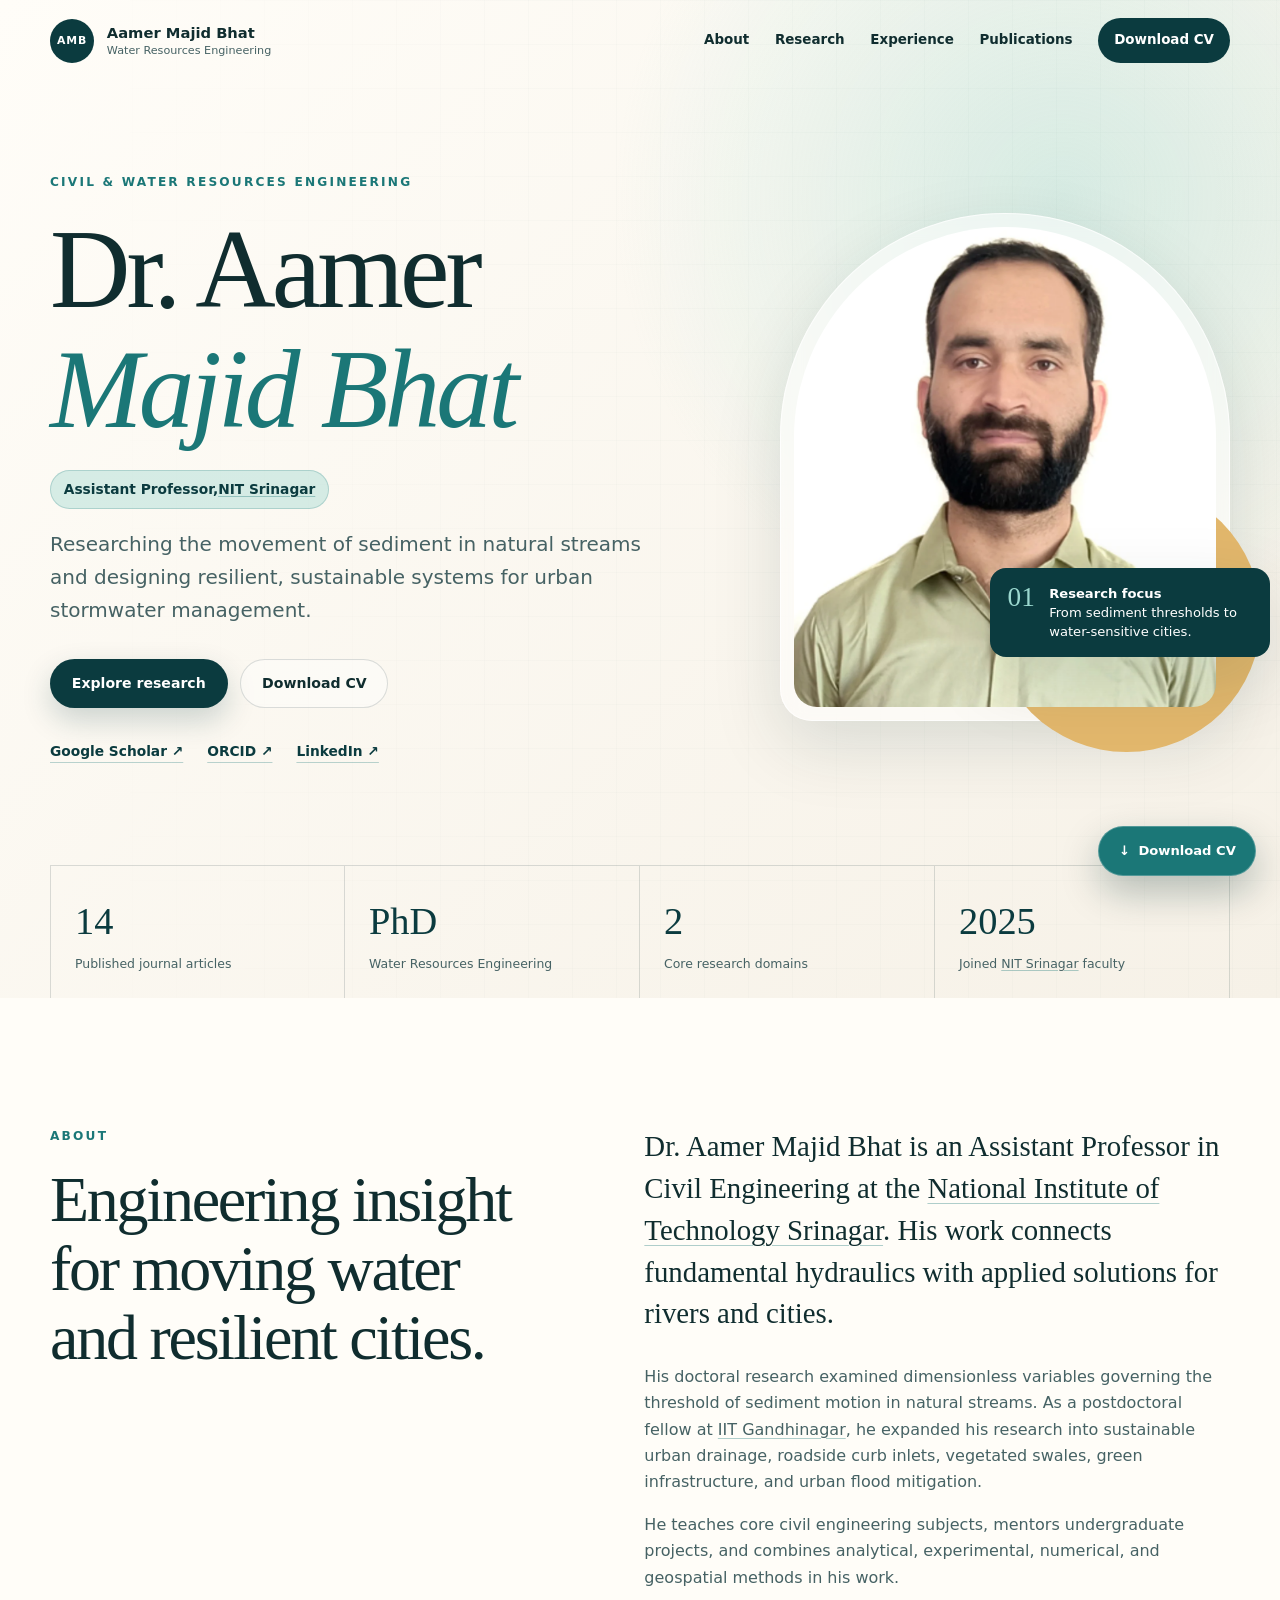
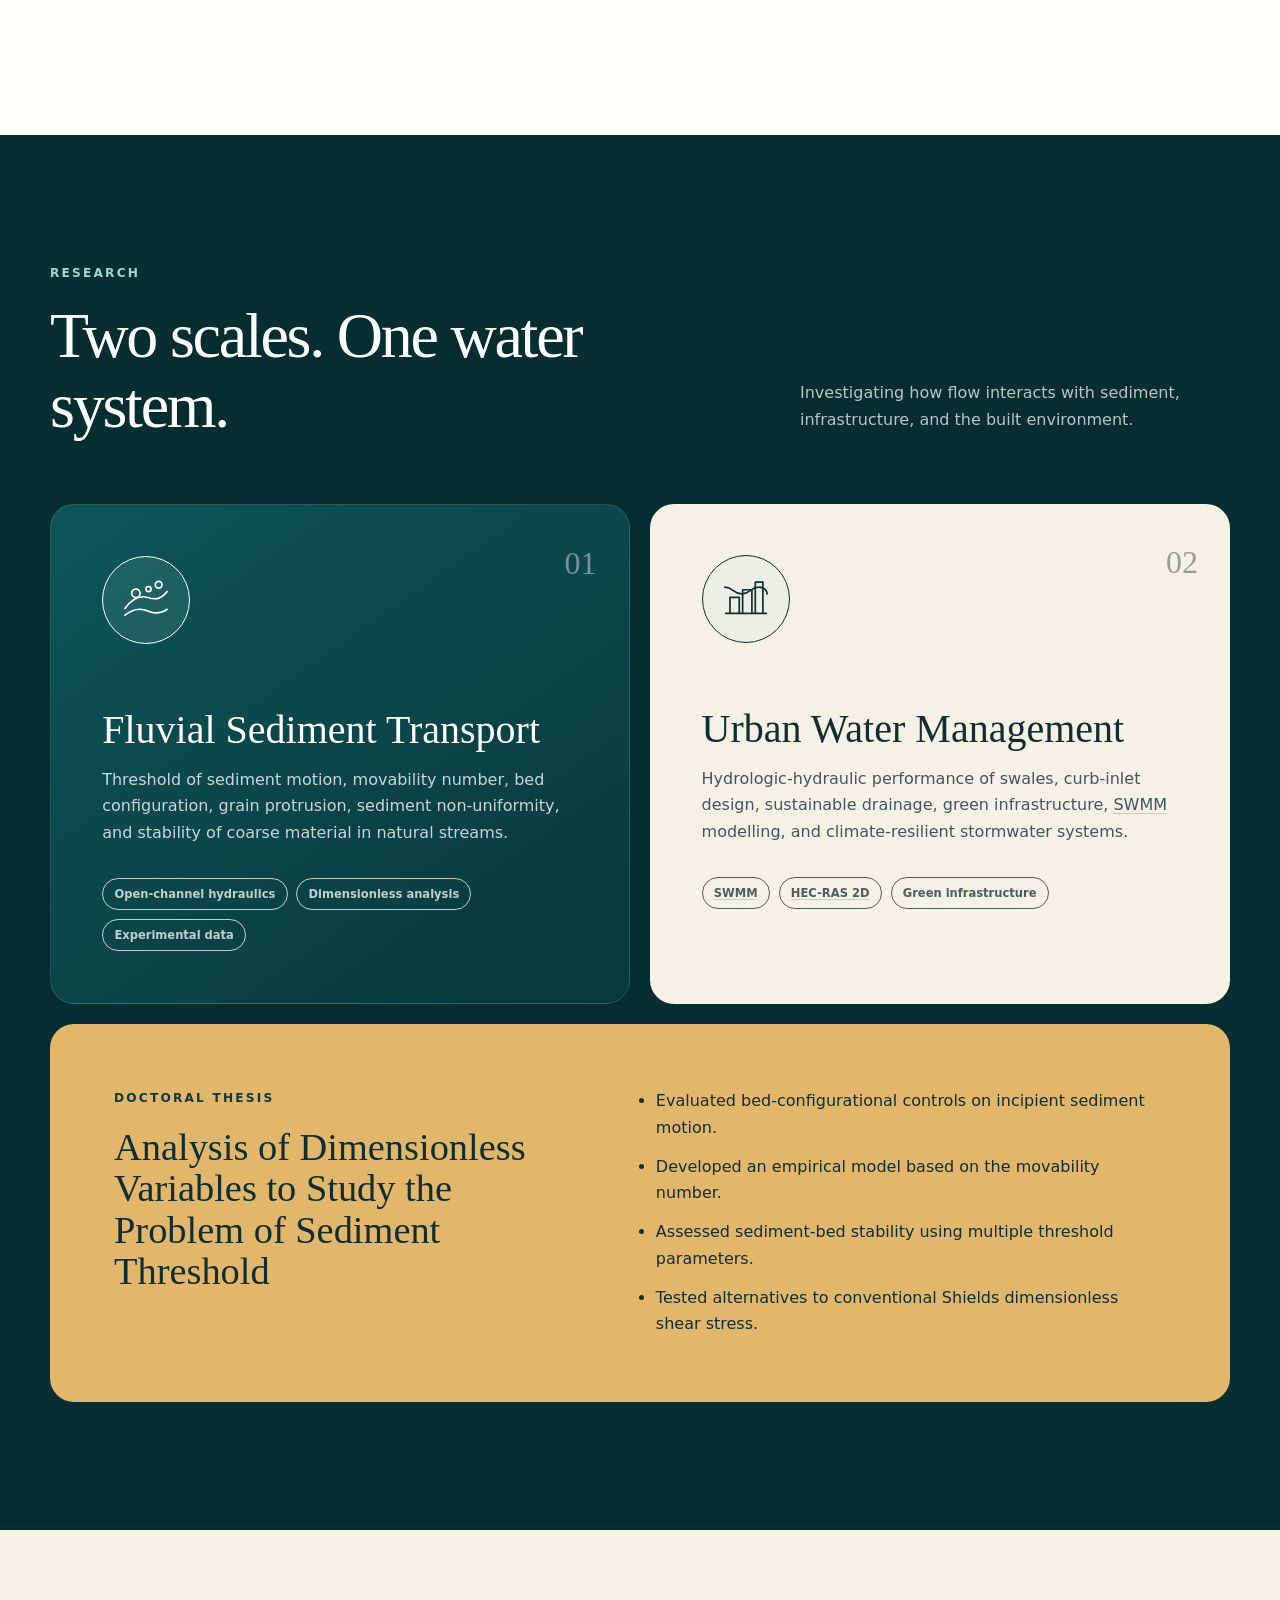
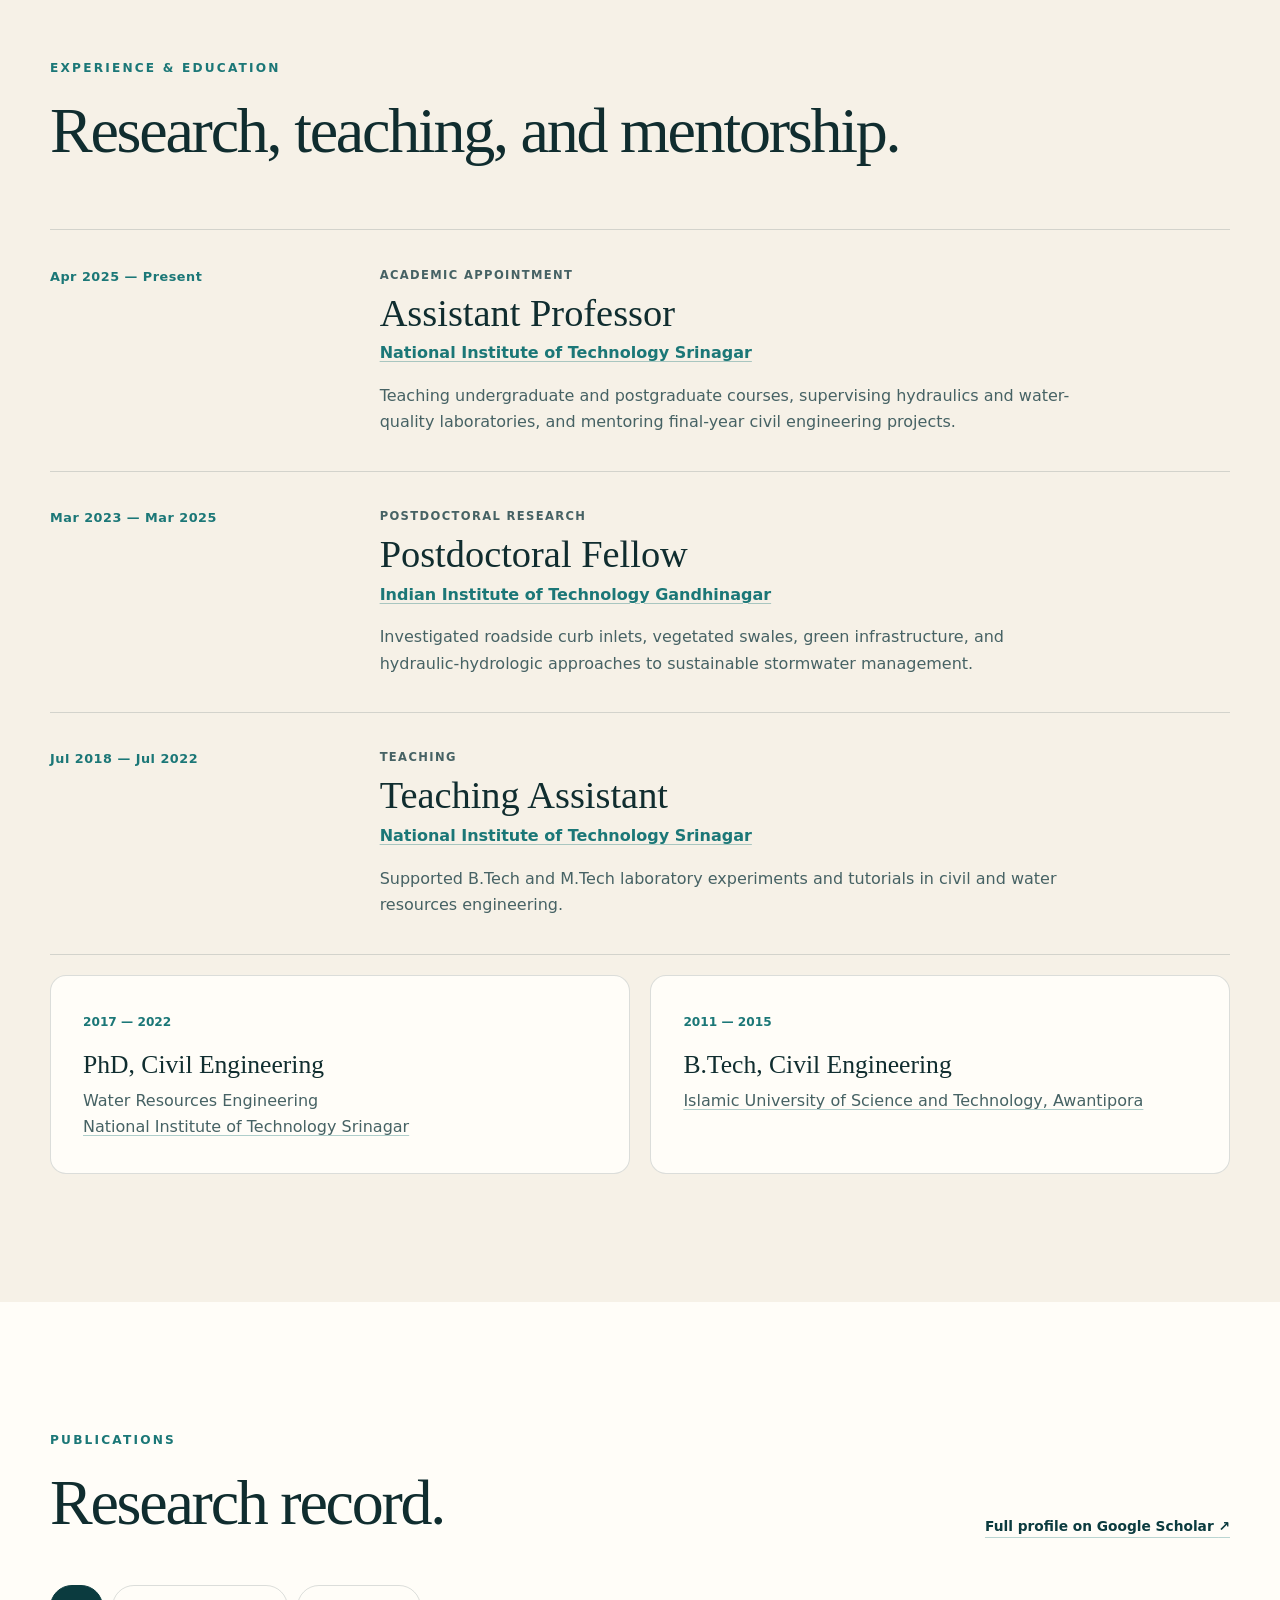
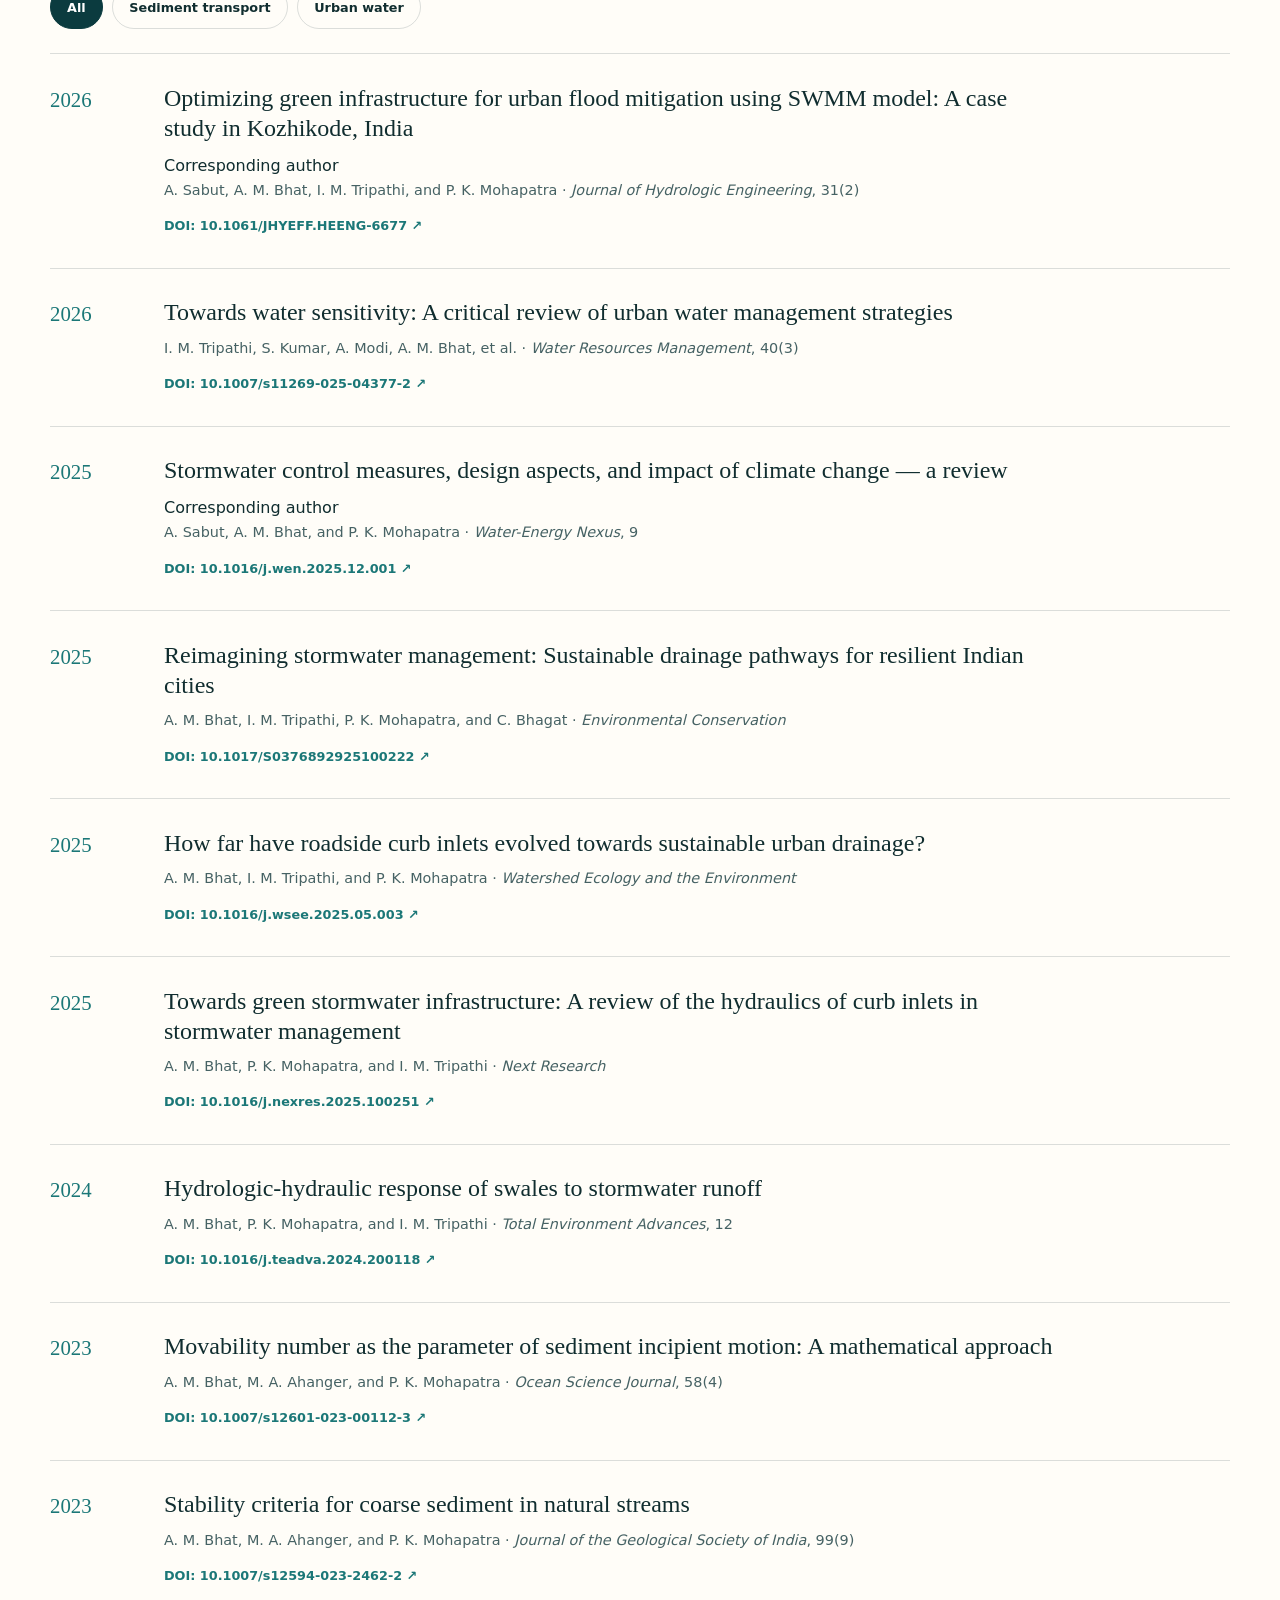
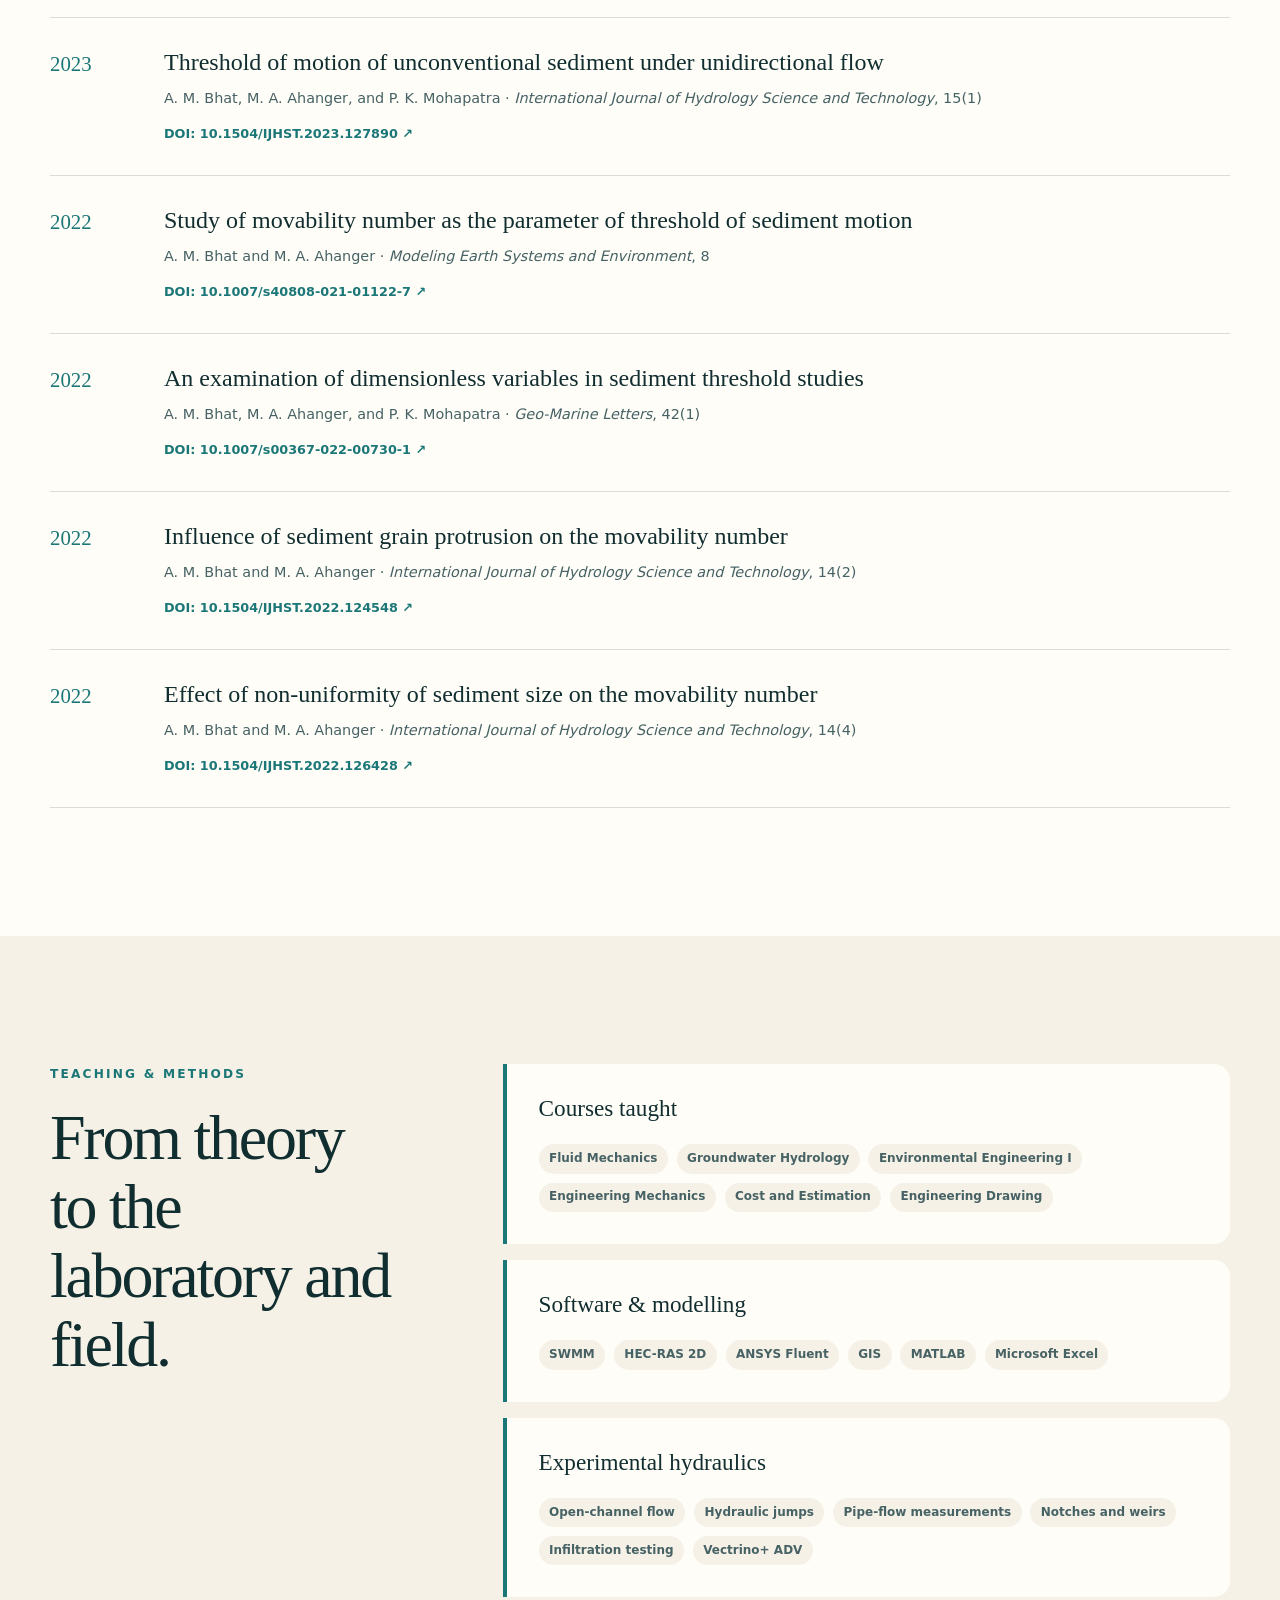
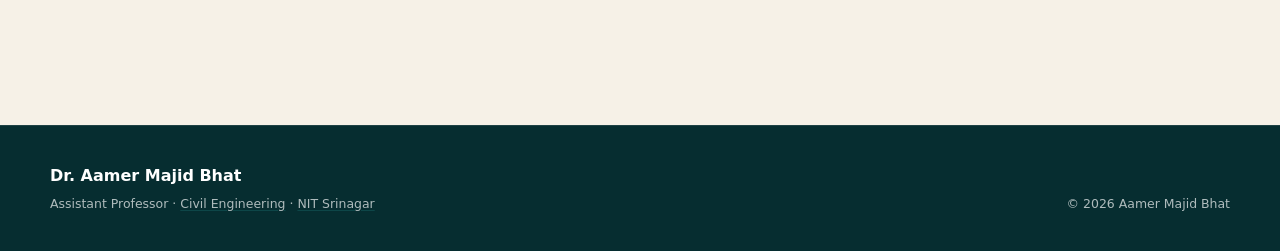
==== index.html @ b282c9a2 "Use WebP portrait as permanent favicon" ====
<!DOCTYPE html>
<html lang="en">
<head>
  <meta charset="utf-8">
  <meta name="viewport" content="width=device-width, initial-scale=1">
  <title>Dr. Aamer Majid Bhat | Water Resources &amp; Civil Engineering</title>
  <meta name="description" content="Academic portfolio of Dr. Aamer Majid Bhat, Assistant Professor at NIT Srinagar, working in sediment transport, urban hydrology, and sustainable stormwater management.">
  <meta name="author" content="Dr. Aamer Majid Bhat">
  <meta name="theme-color" content="#0b3b3f">
  <link rel="canonical" href="https://sunilkumardhayal.github.io/aamer/">
  <link rel="icon" type="image/webp" sizes="any" href="assets/aamer-majid-bhat.webp?v=20260630-4">
<link rel="shortcut icon" type="image/webp" href="assets/aamer-majid-bhat.webp?v=20260630-4">
<link rel="apple-touch-icon" href="assets/aamer-majid-bhat.webp?v=20260630-4">
  <link rel="stylesheet" href="styles.css">

  <meta property="og:type" content="website">
  <meta property="og:title" content="Dr. Aamer Majid Bhat | Academic Portfolio">
  <meta property="og:description" content="Research in fluvial sediment transport, urban hydrology, and sustainable stormwater management.">
  <meta property="og:url" content="https://sunilkumardhayal.github.io/aamer/">
  <meta property="og:image" content="https://sunilkumardhayal.github.io/aamer/assets/aamer-majid-bhat.webp">
  <meta property="og:image:alt" content="Portrait of Dr. Aamer Majid Bhat">
  <meta name="twitter:card" content="summary_large_image">

  <script type="application/ld+json">
  {
    "@context": "https://schema.org",
    "@type": "Person",
    "name": "Aamer Majid Bhat",
    "honorificPrefix": "Dr.",
    "jobTitle": "Assistant Professor of Civil Engineering",
    "affiliation": {
      "@type": "CollegeOrUniversity",
      "name": "National Institute of Technology Srinagar"
    },
    "alumniOf": [
      {
        "@type": "CollegeOrUniversity",
        "name": "National Institute of Technology Srinagar"
      },
      {
        "@type": "CollegeOrUniversity",
        "name": "Islamic University of Science and Technology"
      }
    ],
    "url": "https://sunilkumardhayal.github.io/aamer/",
    "image": "https://sunilkumardhayal.github.io/aamer/assets/aamer-majid-bhat.webp",
    "sameAs": [
      "https://www.linkedin.com/in/aamer-majid-bhat-ph-d-921149167/",
      "https://scholar.google.com/citations?user=DQRelcAAAAAJ&hl=en",
      "https://orcid.org/0000-0002-8832-2789"
    ],
    "knowsAbout": [
      "Water Resources Engineering",
      "Fluvial Sediment Transport",
      "Urban Hydrology",
      "Stormwater Management",
      "Green Infrastructure"
    ]
  }
  </script>
</head>
<body>
  <a class="skip-link" href="#main-content">Skip to content</a>

  <header class="site-header" data-header>
    <div class="container nav-wrap">
      <a class="brand" href="#home" aria-label="Aamer Majid Bhat, home">
        <span class="brand-mark" aria-hidden="true">AMB</span>
        <span class="brand-copy">
          <strong>Aamer Majid Bhat</strong>
          <small>Water Resources Engineering</small>
        </span>
      </a>

      <button class="nav-toggle" type="button" aria-expanded="false" aria-controls="site-nav" data-nav-toggle>
        <span></span><span></span><span></span>
        <span class="sr-only">Open navigation</span>
      </button>

      <nav id="site-nav" class="site-nav" aria-label="Primary navigation" data-nav>
        <a href="#about">About</a>
        <a href="#research">Research</a>
        <a href="#experience">Experience</a>
        <a href="#publications">Publications</a>
        <a class="nav-cv" href="Aamer_CV.pdf" download>Download CV</a>
      </nav>
    </div>
  </header>

  <main id="main-content">
    <section id="home" class="hero">
      <div class="hero-pattern" aria-hidden="true"></div>
      <div class="container hero-grid">
        <div class="hero-copy reveal">
          <p class="eyebrow">Civil &amp; Water Resources Engineering</p>
          <h1>Dr. Aamer<br><span>Majid Bhat</span></h1>
          <p class="hero-role">Assistant Professor, <a class="institution-link" href="https://www.nitsri.ac.in/" target="_blank" rel="noopener">NIT Srinagar</a></p>
          <p class="hero-summary">
            Researching the movement of sediment in natural streams and designing resilient,
            sustainable systems for urban stormwater management.
          </p>
          <div class="hero-actions">
            <a class="button button-primary" href="#research">Explore research</a>
            <a class="button button-ghost" href="Aamer_CV.pdf" download>Download CV</a>
          </div>
          <nav class="profile-links" aria-label="Academic profiles">
            <a href="https://scholar.google.com/citations?user=DQRelcAAAAAJ&hl=en" target="_blank" rel="noopener">Google Scholar <span aria-hidden="true">↗</span></a>
            <a href="https://orcid.org/0000-0002-8832-2789" target="_blank" rel="noopener">ORCID <span aria-hidden="true">↗</span></a>
            <a href="https://www.linkedin.com/in/aamer-majid-bhat-ph-d-921149167/" target="_blank" rel="noopener">LinkedIn <span aria-hidden="true">↗</span></a>
          </nav>
        </div>

        <div class="hero-visual reveal">
          <div class="portrait-frame">
            <picture>
              <source srcset="assets/aamer-majid-bhat.webp" type="image/webp">
              <img src="assets/aamer-majid-bhat.webp" alt="Portrait of Dr. Aamer Majid Bhat" width="1080" height="1216">
            </picture>
            <div class="portrait-accent" aria-hidden="true"></div>
          </div>
          <div class="hero-note">
            <span class="note-index">01</span>
            <p><strong>Research focus</strong><br>From sediment thresholds to water-sensitive cities.</p>
          </div>
        </div>
      </div>

      <section class="container hero-stats reveal" aria-label="Career highlights">
        <div><strong>14</strong><span>Published journal articles</span></div>
        <div><strong>PhD</strong><span>Water Resources Engineering</span></div>
        <div><strong>2</strong><span>Core research domains</span></div>
        <div><strong>2025</strong><span>Joined <a class="institution-link" href="https://www.nitsri.ac.in/" target="_blank" rel="noopener">NIT Srinagar</a> faculty</span></div>
      </section>
    </section>

    <section id="about" class="section about-section">
      <div class="container about-grid">
        <div class="section-heading reveal">
          <p class="eyebrow">About</p>
          <h2>Engineering insight for moving water and resilient cities.</h2>
        </div>
        <div class="about-copy reveal">
          <p class="lead">
            Dr. Aamer Majid Bhat is an Assistant Professor in Civil Engineering at the
            <a class="institution-link" href="https://www.nitsri.ac.in/" target="_blank" rel="noopener">National Institute of Technology Srinagar</a>. His work connects fundamental
            hydraulics with applied solutions for rivers and cities.
          </p>
          <p>
            His doctoral research examined dimensionless variables governing the threshold
            of sediment motion in natural streams. As a postdoctoral fellow at <a class="institution-link" href="https://iitgn.ac.in/" target="_blank" rel="noopener">IIT Gandhinagar</a>,
            he expanded his research into sustainable urban drainage, roadside curb inlets,
            vegetated swales, green infrastructure, and urban flood mitigation.
          </p>
          <p>
            He teaches core civil engineering subjects, mentors undergraduate projects, and
            combines analytical, experimental, numerical, and geospatial methods in his work.
          </p>
        </div>
      </div>
    </section>

    <section id="research" class="section research-section">
      <div class="container">
        <div class="section-heading section-heading-row reveal">
          <div>
            <p class="eyebrow">Research</p>
            <h2>Two scales. One water system.</h2>
          </div>
          <p>Investigating how flow interacts with sediment, infrastructure, and the built environment.</p>
        </div>

        <div class="research-grid">
          <article class="research-card research-card-dark reveal">
            <span class="card-number">01</span>
            <div class="research-icon" aria-hidden="true">
              <svg viewBox="0 0 64 64"><path d="M7 42c8-11 17-16 27-13s16 2 23-7"/><path d="M7 50c9-7 18-9 27-5s16 3 23-2"/><circle cx="20" cy="24" r="5"/><circle cx="35" cy="19" r="3"/><circle cx="47" cy="14" r="4"/></svg>
            </div>
            <h3>Fluvial Sediment Transport</h3>
            <p>
              Threshold of sediment motion, movability number, bed configuration,
              grain protrusion, sediment non-uniformity, and stability of coarse material
              in natural streams.
            </p>
            <ul class="tag-list">
              <li>Open-channel hydraulics</li>
              <li>Dimensionless analysis</li>
              <li>Experimental data</li>
            </ul>
          </article>

          <article class="research-card research-card-light reveal">
            <span class="card-number">02</span>
            <div class="research-icon" aria-hidden="true">
              <svg viewBox="0 0 64 64"><path d="M8 49h48"/><path d="M13 49V30h11v19M28 49V21h11v28M43 49V12h9v37"/><path d="M7 18c10 0 10 8 20 8s10-8 20-8 10 8 10 8"/></svg>
            </div>
            <h3>Urban Water Management</h3>
            <p>
              Hydrologic-hydraulic performance of swales, curb-inlet design,
              sustainable drainage, green infrastructure, <a class="resource-link" href="https://www.epa.gov/water-research/storm-water-management-model-swmm" target="_blank" rel="noopener">SWMM</a> modelling, and
              climate-resilient stormwater systems.
            </p>
            <ul class="tag-list">
              <li><a class="resource-link" href="https://www.epa.gov/water-research/storm-water-management-model-swmm" target="_blank" rel="noopener">SWMM</a></li>
              <li><a class="resource-link" href="https://www.hec.usace.army.mil/software/hec-ras/" target="_blank" rel="noopener">HEC-RAS 2D</a></li>
              <li>Green infrastructure</li>
            </ul>
          </article>
        </div>

        <div class="thesis-panel reveal">
          <div>
            <p class="eyebrow">Doctoral thesis</p>
            <h3>Analysis of Dimensionless Variables to Study the Problem of Sediment Threshold</h3>
          </div>
          <ul>
            <li>Evaluated bed-configurational controls on incipient sediment motion.</li>
            <li>Developed an empirical model based on the movability number.</li>
            <li>Assessed sediment-bed stability using multiple threshold parameters.</li>
            <li>Tested alternatives to conventional Shields dimensionless shear stress.</li>
          </ul>
        </div>
      </div>
    </section>

    <section id="experience" class="section experience-section">
      <div class="container">
        <div class="section-heading reveal">
          <p class="eyebrow">Experience &amp; education</p>
          <h2>Research, teaching, and mentorship.</h2>
        </div>

        <div class="timeline">
          <article class="timeline-item reveal">
            <div class="timeline-date">Apr 2025 — Present</div>
            <div class="timeline-body">
              <p class="timeline-type">Academic appointment</p>
              <h3>Assistant Professor</h3>
              <p class="timeline-place"><a class="institution-link" href="https://www.nitsri.ac.in/" target="_blank" rel="noopener">National Institute of Technology Srinagar</a></p>
              <p>
                Teaching undergraduate and postgraduate courses, supervising hydraulics and
                water-quality laboratories, and mentoring final-year civil engineering projects.
              </p>
            </div>
          </article>

          <article class="timeline-item reveal">
            <div class="timeline-date">Mar 2023 — Mar 2025</div>
            <div class="timeline-body">
              <p class="timeline-type">Postdoctoral research</p>
              <h3>Postdoctoral Fellow</h3>
              <p class="timeline-place"><a class="institution-link" href="https://iitgn.ac.in/" target="_blank" rel="noopener">Indian Institute of Technology Gandhinagar</a></p>
              <p>
                Investigated roadside curb inlets, vegetated swales, green infrastructure,
                and hydraulic-hydrologic approaches to sustainable stormwater management.
              </p>
            </div>
          </article>

          <article class="timeline-item reveal">
            <div class="timeline-date">Jul 2018 — Jul 2022</div>
            <div class="timeline-body">
              <p class="timeline-type">Teaching</p>
              <h3>Teaching Assistant</h3>
              <p class="timeline-place"><a class="institution-link" href="https://www.nitsri.ac.in/" target="_blank" rel="noopener">National Institute of Technology Srinagar</a></p>
              <p>
                Supported B.Tech and M.Tech laboratory experiments and tutorials in civil
                and water resources engineering.
              </p>
            </div>
          </article>
        </div>

        <div class="education-grid">
          <article class="education-card reveal">
            <span>2017 — 2022</span>
            <h3>PhD, Civil Engineering</h3>
            <p>Water Resources Engineering<br><a class="institution-link" href="https://www.nitsri.ac.in/" target="_blank" rel="noopener">National Institute of Technology Srinagar</a></p>
          </article>
          <article class="education-card reveal">
            <span>2011 — 2015</span>
            <h3>B.Tech, Civil Engineering</h3>
            <p><a class="institution-link" href="https://www.iust.ac.in/" target="_blank" rel="noopener">Islamic University of Science and Technology, Awantipora</a></p>
          </article>
        </div>
      </div>
    </section>

    <section id="publications" class="section publications-section">
      <div class="container">
        <div class="section-heading section-heading-row reveal">
          <div>
            <p class="eyebrow">Publications</p>
            <h2>Research record.</h2>
          </div>
          <a class="text-link" href="https://scholar.google.com/citations?user=DQRelcAAAAAJ&hl=en" target="_blank" rel="noopener">Full profile on Google Scholar <span aria-hidden="true">↗</span></a>
        </div>

        <div class="publication-filters reveal" role="group" aria-label="Filter publications">
          <button class="filter-button is-active" type="button" data-filter="all" aria-pressed="true">All</button>
          <button class="filter-button" type="button" data-filter="sediment" aria-pressed="false">Sediment transport</button>
          <button class="filter-button" type="button" data-filter="urban" aria-pressed="false">Urban water</button>
        </div>

        <div class="publication-list" data-publication-list>
          <article class="publication-item reveal" data-category="urban">
            <span class="publication-year">2026</span>
            <div>
              <h3>Optimizing green infrastructure for urban flood mitigation using SWMM model: A case study in Kozhikode, India</h3>
              <span class="publication-badge">Corresponding author</span>
              <p>A. Sabut, A. M. Bhat, I. M. Tripathi, and P. K. Mohapatra · <em>Journal of Hydrologic Engineering</em>, 31(2)</p>
              <a href="https://doi.org/10.1061/JHYEFF.HEENG-6677" target="_blank" rel="noopener">DOI: 10.1061/JHYEFF.HEENG-6677 <span aria-hidden="true">↗</span></a>
            </div>
          </article>

          <article class="publication-item reveal" data-category="urban">
            <span class="publication-year">2026</span>
            <div>
              <h3>Towards water sensitivity: A critical review of urban water management strategies</h3>
              <p>I. M. Tripathi, S. Kumar, A. Modi, A. M. Bhat, et al. · <em>Water Resources Management</em>, 40(3)</p>
              <a href="https://doi.org/10.1007/s11269-025-04377-2" target="_blank" rel="noopener">DOI: 10.1007/s11269-025-04377-2 <span aria-hidden="true">↗</span></a>
            </div>
          </article>

          <article class="publication-item reveal" data-category="urban">
            <span class="publication-year">2025</span>
            <div>
              <h3>Stormwater control measures, design aspects, and impact of climate change — a review</h3>
              <span class="publication-badge">Corresponding author</span>
              <p>A. Sabut, A. M. Bhat, and P. K. Mohapatra · <em>Water-Energy Nexus</em>, 9</p>
              <a href="https://doi.org/10.1016/j.wen.2025.12.001" target="_blank" rel="noopener">DOI: 10.1016/j.wen.2025.12.001 <span aria-hidden="true">↗</span></a>
            </div>
          </article>

          <article class="publication-item reveal" data-category="urban">
            <span class="publication-year">2025</span>
            <div>
              <h3>Reimagining stormwater management: Sustainable drainage pathways for resilient Indian cities</h3>
              <p>A. M. Bhat, I. M. Tripathi, P. K. Mohapatra, and C. Bhagat · <em>Environmental Conservation</em></p>
              <a href="https://doi.org/10.1017/S0376892925100222" target="_blank" rel="noopener">DOI: 10.1017/S0376892925100222 <span aria-hidden="true">↗</span></a>
            </div>
          </article>

          <article class="publication-item reveal" data-category="urban">
            <span class="publication-year">2025</span>
            <div>
              <h3>How far have roadside curb inlets evolved towards sustainable urban drainage?</h3>
              <p>A. M. Bhat, I. M. Tripathi, and P. K. Mohapatra · <em>Watershed Ecology and the Environment</em></p>
              <a href="https://doi.org/10.1016/j.wsee.2025.05.003" target="_blank" rel="noopener">DOI: 10.1016/j.wsee.2025.05.003 <span aria-hidden="true">↗</span></a>
            </div>
          </article>

          <article class="publication-item reveal" data-category="urban">
            <span class="publication-year">2025</span>
            <div>
              <h3>Towards green stormwater infrastructure: A review of the hydraulics of curb inlets in stormwater management</h3>
              <p>A. M. Bhat, P. K. Mohapatra, and I. M. Tripathi · <em>Next Research</em></p>
              <a href="https://doi.org/10.1016/j.nexres.2025.100251" target="_blank" rel="noopener">DOI: 10.1016/j.nexres.2025.100251 <span aria-hidden="true">↗</span></a>
            </div>
          </article>

          <article class="publication-item reveal" data-category="urban">
            <span class="publication-year">2024</span>
            <div>
              <h3>Hydrologic-hydraulic response of swales to stormwater runoff</h3>
              <p>A. M. Bhat, P. K. Mohapatra, and I. M. Tripathi · <em>Total Environment Advances</em>, 12</p>
              <a href="https://doi.org/10.1016/j.teadva.2024.200118" target="_blank" rel="noopener">DOI: 10.1016/j.teadva.2024.200118 <span aria-hidden="true">↗</span></a>
            </div>
          </article>

          <article class="publication-item reveal" data-category="sediment">
            <span class="publication-year">2023</span>
            <div>
              <h3>Movability number as the parameter of sediment incipient motion: A mathematical approach</h3>
              <p>A. M. Bhat, M. A. Ahanger, and P. K. Mohapatra · <em>Ocean Science Journal</em>, 58(4)</p>
              <a href="https://doi.org/10.1007/s12601-023-00112-3" target="_blank" rel="noopener">DOI: 10.1007/s12601-023-00112-3 <span aria-hidden="true">↗</span></a>
            </div>
          </article>

          <article class="publication-item reveal" data-category="sediment">
            <span class="publication-year">2023</span>
            <div>
              <h3>Stability criteria for coarse sediment in natural streams</h3>
              <p>A. M. Bhat, M. A. Ahanger, and P. K. Mohapatra · <em>Journal of the Geological Society of India</em>, 99(9)</p>
              <a href="https://doi.org/10.1007/s12594-023-2462-2" target="_blank" rel="noopener">DOI: 10.1007/s12594-023-2462-2 <span aria-hidden="true">↗</span></a>
            </div>
          </article>

          <article class="publication-item reveal" data-category="sediment">
            <span class="publication-year">2023</span>
            <div>
              <h3>Threshold of motion of unconventional sediment under unidirectional flow</h3>
              <p>A. M. Bhat, M. A. Ahanger, and P. K. Mohapatra · <em>International Journal of Hydrology Science and Technology</em>, 15(1)</p>
              <a href="https://doi.org/10.1504/IJHST.2023.127890" target="_blank" rel="noopener">DOI: 10.1504/IJHST.2023.127890 <span aria-hidden="true">↗</span></a>
            </div>
          </article>

          <article class="publication-item reveal" data-category="sediment">
            <span class="publication-year">2022</span>
            <div>
              <h3>Study of movability number as the parameter of threshold of sediment motion</h3>
              <p>A. M. Bhat and M. A. Ahanger · <em>Modeling Earth Systems and Environment</em>, 8</p>
              <a href="https://doi.org/10.1007/s40808-021-01122-7" target="_blank" rel="noopener">DOI: 10.1007/s40808-021-01122-7 <span aria-hidden="true">↗</span></a>
            </div>
          </article>

          <article class="publication-item reveal" data-category="sediment">
            <span class="publication-year">2022</span>
            <div>
              <h3>An examination of dimensionless variables in sediment threshold studies</h3>
              <p>A. M. Bhat, M. A. Ahanger, and P. K. Mohapatra · <em>Geo-Marine Letters</em>, 42(1)</p>
              <a href="https://doi.org/10.1007/s00367-022-00730-1" target="_blank" rel="noopener">DOI: 10.1007/s00367-022-00730-1 <span aria-hidden="true">↗</span></a>
            </div>
          </article>

          <article class="publication-item reveal" data-category="sediment">
            <span class="publication-year">2022</span>
            <div>
              <h3>Influence of sediment grain protrusion on the movability number</h3>
              <p>A. M. Bhat and M. A. Ahanger · <em>International Journal of Hydrology Science and Technology</em>, 14(2)</p>
              <a href="https://doi.org/10.1504/IJHST.2022.124548" target="_blank" rel="noopener">DOI: 10.1504/IJHST.2022.124548 <span aria-hidden="true">↗</span></a>
            </div>
          </article>

          <article class="publication-item reveal" data-category="sediment">
            <span class="publication-year">2022</span>
            <div>
              <h3>Effect of non-uniformity of sediment size on the movability number</h3>
              <p>A. M. Bhat and M. A. Ahanger · <em>International Journal of Hydrology Science and Technology</em>, 14(4)</p>
              <a href="https://doi.org/10.1504/IJHST.2022.126428" target="_blank" rel="noopener">DOI: 10.1504/IJHST.2022.126428 <span aria-hidden="true">↗</span></a>
            </div>
          </article>
        </div>
      </div>
    </section>

    <section id="teaching" class="section teaching-section">
      <div class="container teaching-grid">
        <div class="section-heading reveal">
          <p class="eyebrow">Teaching &amp; methods</p>
          <h2>From theory to the laboratory and field.</h2>
        </div>
        <div class="skill-columns">
          <article class="skill-card reveal">
            <h3>Courses taught</h3>
            <ul>
              <li><a href="https://nitsri.ac.in/Department/DisplayDeptPage.aspx?ItemID=makmk&amp;nDeptID=c&amp;page=eacio" target="_blank" rel="noopener">Fluid Mechanics</a></li>
              <li><a href="https://nitsri.ac.in/Department/DisplayDeptPage.aspx?ItemID=makmk&amp;nDeptID=c&amp;page=eacio" target="_blank" rel="noopener">Groundwater Hydrology</a></li>
              <li><a href="https://nitsri.ac.in/Department/DisplayDeptPage.aspx?ItemID=makmk&amp;nDeptID=c&amp;page=eacio" target="_blank" rel="noopener">Environmental Engineering I</a></li>
              <li><a href="https://nitsri.ac.in/Department/DisplayDeptPage.aspx?ItemID=makmk&amp;nDeptID=c&amp;page=eacio" target="_blank" rel="noopener">Engineering Mechanics</a></li>
              <li><a href="https://nitsri.ac.in/Department/DisplayDeptPage.aspx?ItemID=makmk&amp;nDeptID=c&amp;page=eacio" target="_blank" rel="noopener">Cost and Estimation</a></li>
              <li><a href="https://nitsri.ac.in/Department/DisplayDeptPage.aspx?ItemID=makmk&amp;nDeptID=c&amp;page=eacio" target="_blank" rel="noopener">Engineering Drawing</a></li>
            </ul>
          </article>
          <article class="skill-card reveal">
            <h3>Software &amp; modelling</h3>
            <ul>
              <li><a class="resource-link" href="https://www.epa.gov/water-research/storm-water-management-model-swmm" target="_blank" rel="noopener">SWMM</a></li>
              <li><a class="resource-link" href="https://www.hec.usace.army.mil/software/hec-ras/" target="_blank" rel="noopener">HEC-RAS 2D</a></li>
              <li><a href="https://www.ansys.com/products/fluids/ansys-fluent" target="_blank" rel="noopener">ANSYS Fluent</a></li>
              <li><a href="https://www.esri.com/en-us/what-is-gis/overview" target="_blank" rel="noopener">GIS</a></li>
              <li><a href="https://www.mathworks.com/products/matlab.html" target="_blank" rel="noopener">MATLAB</a></li>
              <li><a href="https://www.microsoft.com/en-us/microsoft-365/excel" target="_blank" rel="noopener">Microsoft Excel</a></li>
            </ul>
          </article>
          <article class="skill-card reveal">
            <h3>Experimental hydraulics</h3>
            <ul>
              <li>Open-channel flow</li>
              <li>Hydraulic jumps</li>
              <li>Pipe-flow measurements</li>
              <li>Notches and weirs</li>
              <li>Infiltration testing</li>
              <li>Vectrino+ ADV</li>
            </ul>
          </article>
        </div>
      </div>
    </section>
  </main>

  <footer class="site-footer">
    <div class="container footer-row">
      <div>
        <strong>Dr. Aamer Majid Bhat</strong>
        <p>Assistant Professor · <a class="institution-link" href="https://nitsri.ac.in/Department/DisplayDeptPage.aspx?ItemID=oaoke&amp;nDeptID=c&amp;page=maigs" target="_blank" rel="noopener">Civil Engineering</a> · <a class="institution-link" href="https://www.nitsri.ac.in/" target="_blank" rel="noopener">NIT Srinagar</a></p>
      </div>
      <p>© <span data-year></span> Aamer Majid Bhat</p>
    </div>
  </footer>
  <a class="floating-cv-button" href="Aamer_CV.pdf" download aria-label="Download Aamer Majid Bhat CV">
    <span aria-hidden="true">↓</span> Download CV
  </a>

  <script src="script.js" defer></script>
</body>
</html>
---- styles.css ----
:root {
  --ink: #102d2f;
  --ink-soft: #466264;
  --deep: #0b3b3f;
  --deep-2: #062d30;
  --teal: #1b7777;
  --aqua: #9bd8cf;
  --sand: #e2b76c;
  --cream: #f6f1e7;
  --paper: #fffdf8;
  --line: rgba(16, 45, 47, 0.15);
  --white: #ffffff;
  --shadow: 0 24px 70px rgba(6, 45, 48, 0.13);
  --radius: 1.5rem;
  --container: 1180px;
  --header-height: 82px;
}

*,
*::before,
*::after {
  box-sizing: border-box;
}

html {
  scroll-behavior: smooth;
  scroll-padding-top: calc(var(--header-height) + 1rem);
}

body {
  margin: 0;
  color: var(--ink);
  background: var(--paper);
  font-family: Inter, ui-sans-serif, system-ui, -apple-system, BlinkMacSystemFont, "Segoe UI", sans-serif;
  line-height: 1.65;
  text-rendering: optimizeLegibility;
}

body.nav-open {
  overflow: hidden;
}

img,
svg {
  display: block;
  max-width: 100%;
}

a {
  color: inherit;
  text-decoration: none;
}

button {
  color: inherit;
  font: inherit;
}

h1,
h2,
h3,
p {
  margin-top: 0;
}

h1,
h2,
h3 {
  line-height: 1.08;
}

h1,
h2 {
  font-family: Georgia, "Times New Roman", serif;
  font-weight: 500;
  letter-spacing: -0.035em;
}

h2 {
  margin-bottom: 0;
  font-size: clamp(2.25rem, 5vw, 4.3rem);
}

.container {
  width: min(calc(100% - 2rem), var(--container));
  margin-inline: auto;
}

.section {
  padding: clamp(5rem, 10vw, 9rem) 0;
}

.eyebrow {
  margin-bottom: 1.15rem;
  color: var(--teal);
  font-size: 0.76rem;
  font-weight: 800;
  letter-spacing: 0.18em;
  text-transform: uppercase;
}

.sr-only {
  position: absolute;
  width: 1px;
  height: 1px;
  padding: 0;
  margin: -1px;
  overflow: hidden;
  clip: rect(0, 0, 0, 0);
  white-space: nowrap;
  border: 0;
}

.skip-link {
  position: fixed;
  z-index: 1000;
  top: 0.75rem;
  left: 0.75rem;
  padding: 0.75rem 1rem;
  color: var(--white);
  background: var(--deep);
  border-radius: 0.5rem;
  transform: translateY(-160%);
  transition: transform 160ms ease;
}

.skip-link:focus {
  transform: translateY(0);
}

:focus-visible {
  outline: 3px solid var(--sand);
  outline-offset: 4px;
}

.site-header {
  position: fixed;
  z-index: 100;
  top: 0;
  right: 0;
  left: 0;
  height: var(--header-height);
  border-bottom: 1px solid transparent;
  transition: background-color 180ms ease, border-color 180ms ease, box-shadow 180ms ease;
}

.site-header.is-scrolled {
  border-color: var(--line);
  background: rgba(255, 253, 248, 0.93);
  box-shadow: 0 8px 30px rgba(6, 45, 48, 0.07);
  backdrop-filter: blur(16px);
}

.nav-wrap {
  display: flex;
  height: 100%;
  align-items: center;
  justify-content: space-between;
  gap: 2rem;
}

.brand {
  display: inline-flex;
  align-items: center;
  gap: 0.8rem;
}

.brand-mark {
  display: grid;
  width: 44px;
  height: 44px;
  place-items: center;
  color: var(--white);
  background: var(--deep);
  border-radius: 50%;
  font-size: 0.68rem;
  font-weight: 900;
  letter-spacing: 0.08em;
}

.brand-copy {
  display: grid;
  line-height: 1.2;
}

.brand-copy strong {
  font-size: 0.92rem;
}

.brand-copy small {
  margin-top: 0.18rem;
  color: var(--ink-soft);
  font-size: 0.7rem;
}

.site-nav {
  display: flex;
  align-items: center;
  gap: clamp(1rem, 2vw, 1.8rem);
}

.site-nav a {
  position: relative;
  font-size: 0.84rem;
  font-weight: 700;
}

.site-nav a:not(.nav-cv)::after {
  position: absolute;
  right: 0;
  bottom: -0.35rem;
  left: 0;
  height: 2px;
  background: var(--teal);
  content: "";
  transform: scaleX(0);
  transform-origin: right;
  transition: transform 180ms ease;
}

.site-nav a:hover::after,
.site-nav a:focus-visible::after {
  transform: scaleX(1);
  transform-origin: left;
}

.nav-cv {
  padding: 0.7rem 1rem;
  color: var(--white);
  background: var(--deep);
  border-radius: 999px;
}

.nav-toggle {
  display: none;
  width: 44px;
  height: 44px;
  padding: 10px;
  border: 0;
  background: transparent;
}

.nav-toggle > span:not(.sr-only) {
  display: block;
  width: 100%;
  height: 2px;
  margin: 5px 0;
  background: var(--ink);
  transition: transform 180ms ease, opacity 180ms ease;
}

.hero {
  position: relative;
  min-height: 100vh;
  padding: calc(var(--header-height) + clamp(3.5rem, 7vw, 6rem)) 0 0;
  overflow: hidden;
  background:
    radial-gradient(circle at 83% 20%, rgba(155, 216, 207, 0.38), transparent 28rem),
    linear-gradient(135deg, var(--paper) 0%, var(--cream) 100%);
}

.hero-pattern {
  position: absolute;
  inset: 0;
  opacity: 0.23;
  background-image:
    linear-gradient(rgba(11, 59, 63, 0.08) 1px, transparent 1px),
    linear-gradient(90deg, rgba(11, 59, 63, 0.08) 1px, transparent 1px);
  background-size: 44px 44px;
  mask-image: linear-gradient(to right, transparent 0%, #000 45%, #000 100%);
}

.hero-grid {
  position: relative;
  display: grid;
  align-items: center;
  grid-template-columns: minmax(0, 1.08fr) minmax(320px, 0.82fr);
  gap: clamp(3rem, 7vw, 6rem);
}

.hero h1 {
  margin-bottom: 1.2rem;
  font-size: clamp(4rem, 8.7vw, 7.7rem);
}

.hero h1 span {
  color: var(--teal);
  font-style: italic;
}

.hero-role {
  display: inline-flex;
  margin-bottom: 1.2rem;
  padding: 0.45rem 0.8rem;
  color: var(--deep);
  background: rgba(155, 216, 207, 0.4);
  border: 1px solid rgba(27, 119, 119, 0.22);
  border-radius: 999px;
  font-size: 0.86rem;
  font-weight: 800;
}

.hero-summary {
  max-width: 660px;
  margin-bottom: 2rem;
  color: var(--ink-soft);
  font-size: clamp(1.05rem, 1.8vw, 1.25rem);
}

.hero-actions {
  display: flex;
  flex-wrap: wrap;
  gap: 0.8rem;
}

.button {
  display: inline-flex;
  min-height: 48px;
  align-items: center;
  justify-content: center;
  padding: 0.75rem 1.3rem;
  border: 1px solid transparent;
  border-radius: 999px;
  font-size: 0.88rem;
  font-weight: 800;
  transition: transform 180ms ease, box-shadow 180ms ease, background-color 180ms ease;
}

.button:hover {
  transform: translateY(-2px);
}

.button-primary {
  color: var(--white);
  background: var(--deep);
  box-shadow: 0 12px 30px rgba(11, 59, 63, 0.2);
}

.button-primary:hover {
  box-shadow: 0 16px 36px rgba(11, 59, 63, 0.3);
}

.button-ghost {
  border-color: var(--line);
  background: rgba(255, 255, 255, 0.38);
}

.button-light {
  color: var(--deep);
  background: var(--white);
}

.profile-links {
  display: flex;
  flex-wrap: wrap;
  gap: 1rem 1.5rem;
  margin-top: 2rem;
}

.profile-links a,
.text-link {
  color: var(--deep);
  font-size: 0.86rem;
  font-weight: 800;
  text-decoration: underline;
  text-decoration-color: rgba(27, 119, 119, 0.3);
  text-underline-offset: 0.35rem;
}
.institution-link,
.resource-link {
  text-decoration: underline;
  text-decoration-color: rgba(27, 119, 119, 0.35);
  text-decoration-thickness: 1px;
  text-underline-offset: 0.18em;
  transition: color 180ms ease, text-decoration-color 180ms ease;
}

.institution-link:hover,
.institution-link:focus-visible,
.resource-link:hover,
.resource-link:focus-visible {
  color: var(--teal);
  text-decoration-color: currentColor;
}

.hero-visual {
  position: relative;
  width: min(100%, 450px);
  justify-self: end;
}

.portrait-frame {
  position: relative;
  padding: 0.8rem;
  background: rgba(255, 255, 255, 0.52);
  border: 1px solid rgba(255, 255, 255, 0.7);
  border-radius: 14rem 14rem 2rem 2rem;
  box-shadow: var(--shadow);
  backdrop-filter: blur(12px);
}

.portrait-frame picture,
.portrait-frame img {
  width: 100%;
  height: auto;
  border-radius: 13.3rem 13.3rem 1.45rem 1.45rem;
}

.portrait-frame img {
  aspect-ratio: 0.88;
  object-fit: cover;
  object-position: center top;
}

.portrait-accent {
  position: absolute;
  z-index: -1;
  right: -2rem;
  bottom: -2rem;
  width: 60%;
  aspect-ratio: 1;
  border-radius: 50%;
  background: var(--sand);
}

.hero-note {
  position: absolute;
  right: -2.5rem;
  bottom: 4rem;
  display: flex;
  width: min(280px, 75%);
  gap: 0.9rem;
  padding: 1rem 1.1rem;
  color: var(--white);
  background: var(--deep);
  border-radius: 1rem;
  box-shadow: var(--shadow);
}

.hero-note p {
  margin: 0;
  font-size: 0.82rem;
  line-height: 1.45;
}

.note-index {
  color: var(--aqua);
  font-family: Georgia, serif;
  font-size: 1.7rem;
  line-height: 1;
}

.hero-stats {
  position: relative;
  display: grid;
  margin-top: clamp(4rem, 8vw, 7rem);
  grid-template-columns: repeat(4, 1fr);
  border-top: 1px solid var(--line);
}

.hero-stats > div {
  display: grid;
  align-content: center;
  min-height: 130px;
  padding: 1.5rem;
  border-right: 1px solid var(--line);
}

.hero-stats > div:first-child {
  border-left: 1px solid var(--line);
}

.hero-stats strong {
  color: var(--deep);
  font-family: Georgia, serif;
  font-size: clamp(1.75rem, 3vw, 2.7rem);
  font-weight: 500;
}

.hero-stats span {
  color: var(--ink-soft);
  font-size: 0.78rem;
}

.about-section {
  background: var(--paper);
}

.about-grid {
  display: grid;
  grid-template-columns: 0.9fr 1.1fr;
  gap: clamp(3rem, 9vw, 8rem);
}

.about-copy {
  max-width: 680px;
}

.about-copy p {
  color: var(--ink-soft);
}

.about-copy .lead {
  color: var(--ink);
  font-family: Georgia, serif;
  font-size: clamp(1.3rem, 2.4vw, 1.8rem);
  line-height: 1.45;
}

.research-section {
  color: var(--white);
  background: var(--deep-2);
}

.research-section .eyebrow {
  color: var(--aqua);
}

.section-heading-row {
  display: flex;
  align-items: end;
  justify-content: space-between;
  gap: 3rem;
}

.section-heading-row > p {
  max-width: 430px;
  margin-bottom: 0.4rem;
  color: currentColor;
  opacity: 0.72;
}

.research-grid {
  display: grid;
  margin-top: 4rem;
  grid-template-columns: repeat(2, minmax(0, 1fr));
  gap: 1.3rem;
}

.research-card {
  position: relative;
  min-height: 470px;
  padding: clamp(2rem, 4vw, 3.2rem);
  overflow: hidden;
  border-radius: var(--radius);
}

.research-card-dark {
  color: var(--white);
  background: linear-gradient(145deg, #0d5559, #07373a);
  border: 1px solid rgba(255, 255, 255, 0.12);
}

.research-card-light {
  color: var(--ink);
  background: var(--cream);
}

.card-number {
  position: absolute;
  top: 2rem;
  right: 2rem;
  opacity: 0.42;
  font-family: Georgia, serif;
  font-size: 2rem;
}

.research-icon {
  display: grid;
  width: 88px;
  height: 88px;
  margin-bottom: 4rem;
  place-items: center;
  color: currentColor;
  background: rgba(155, 216, 207, 0.12);
  border: 1px solid currentColor;
  border-radius: 50%;
}

.research-icon svg {
  width: 54px;
  fill: none;
  stroke: currentColor;
  stroke-linecap: round;
  stroke-linejoin: round;
  stroke-width: 2;
}

.research-card h3 {
  margin-bottom: 1rem;
  font-family: Georgia, serif;
  font-size: clamp(1.7rem, 3.2vw, 2.5rem);
  font-weight: 500;
}

.research-card p {
  max-width: 570px;
  opacity: 0.78;
}

.tag-list {
  display: flex;
  flex-wrap: wrap;
  gap: 0.55rem;
  margin: 2rem 0 0;
  padding: 0;
  list-style: none;
}

.tag-list li {
  padding: 0.35rem 0.7rem;
  border: 1px solid currentColor;
  border-radius: 999px;
  font-size: 0.72rem;
  font-weight: 800;
  opacity: 0.74;
}

.thesis-panel {
  display: grid;
  margin-top: 1.3rem;
  padding: clamp(2rem, 5vw, 4rem);
  grid-template-columns: 0.9fr 1.1fr;
  gap: clamp(2rem, 7vw, 6rem);
  color: var(--ink);
  background: var(--sand);
  border-radius: var(--radius);
}

.thesis-panel h3 {
  margin-bottom: 0;
  font-family: Georgia, serif;
  font-size: clamp(1.6rem, 3vw, 2.5rem);
  font-weight: 500;
}

.thesis-panel .eyebrow {
  color: var(--deep);
}

.thesis-panel ul {
  display: grid;
  gap: 0.8rem;
  margin: 0;
  padding-left: 1.2rem;
}

.experience-section {
  background: var(--cream);
}

.timeline {
  margin-top: 4rem;
  border-top: 1px solid var(--line);
}

.timeline-item {
  display: grid;
  padding: 2.2rem 0;
  grid-template-columns: minmax(180px, 0.35fr) 1fr;
  gap: 2rem;
  border-bottom: 1px solid var(--line);
}

.timeline-date {
  color: var(--teal);
  font-size: 0.8rem;
  font-weight: 800;
  letter-spacing: 0.04em;
}

.timeline-type {
  margin-bottom: 0.5rem;
  color: var(--ink-soft);
  font-size: 0.72rem;
  font-weight: 800;
  letter-spacing: 0.12em;
  text-transform: uppercase;
}

.timeline-body h3 {
  margin-bottom: 0.4rem;
  font-family: Georgia, serif;
  font-size: clamp(1.65rem, 3vw, 2.4rem);
  font-weight: 500;
}

.timeline-place {
  color: var(--teal);
  font-weight: 800;
}

.timeline-body > p:last-child {
  max-width: 700px;
  margin-bottom: 0;
  color: var(--ink-soft);
}

.education-grid {
  display: grid;
  margin-top: 1.3rem;
  grid-template-columns: repeat(2, minmax(0, 1fr));
  gap: 1.3rem;
}

.education-card {
  padding: 2rem;
  background: var(--paper);
  border: 1px solid var(--line);
  border-radius: 1rem;
}

.education-card span {
  color: var(--teal);
  font-size: 0.76rem;
  font-weight: 800;
}

.education-card h3 {
  margin: 1rem 0 0.6rem;
  font-family: Georgia, serif;
  font-size: 1.6rem;
  font-weight: 500;
}

.education-card p {
  margin-bottom: 0;
  color: var(--ink-soft);
}

.publications-section {
  background: var(--paper);
}

.publication-filters {
  display: flex;
  flex-wrap: wrap;
  gap: 0.6rem;
  margin: 3rem 0 1.5rem;
}

.filter-button {
  padding: 0.65rem 1rem;
  border: 1px solid var(--line);
  background: transparent;
  border-radius: 999px;
  cursor: pointer;
  font-size: 0.8rem;
  font-weight: 800;
}

.filter-button:hover,
.filter-button.is-active {
  color: var(--white);
  background: var(--deep);
  border-color: var(--deep);
}

.publication-list {
  border-top: 1px solid var(--line);
}

.publication-item {
  display: grid;
  padding: 1.8rem 0;
  grid-template-columns: 90px 1fr;
  gap: 1.5rem;
  border-bottom: 1px solid var(--line);
}

.publication-item[hidden] {
  display: none;
}

.publication-year {
  color: var(--teal);
  font-family: Georgia, serif;
  font-size: 1.3rem;
}

.publication-item h3 {
  max-width: 900px;
  margin-bottom: 0.6rem;
  font-family: Georgia, serif;
  font-size: clamp(1.15rem, 2vw, 1.5rem);
  font-weight: 500;
  line-height: 1.25;
}

.publication-item p {
  margin-bottom: 0.6rem;
  color: var(--ink-soft);
  font-size: 0.9rem;
}

.publication-item a {
  color: var(--teal);
  font-size: 0.8rem;
  font-weight: 800;
}

.teaching-section {
  background: var(--cream);
}

.teaching-grid {
  display: grid;
  grid-template-columns: 0.65fr 1.35fr;
  gap: clamp(3rem, 8vw, 7rem);
}

.skill-columns {
  display: grid;
  gap: 1rem;
}

.skill-card {
  padding: 2rem;
  background: var(--paper);
  border-left: 4px solid var(--teal);
  border-radius: 0 1rem 1rem 0;
}

.skill-card h3 {
  font-family: Georgia, serif;
  font-size: 1.45rem;
  font-weight: 500;
}

.skill-card ul {
  display: flex;
  flex-wrap: wrap;
  gap: 0.55rem;
  margin: 0;
  padding: 0;
  list-style: none;
}

.skill-card li {
  padding: 0.3rem 0.65rem;
  color: var(--ink-soft);
  background: var(--cream);
  border-radius: 999px;
  font-size: 0.75rem;
  font-weight: 700;
}
.skill-card li a {
  display: inline-block;
  text-decoration: underline;
  text-decoration-color: transparent;
  text-underline-offset: 0.2em;
  transition: color 180ms ease, text-decoration-color 180ms ease;
}

.skill-card li a:hover,
.skill-card li a:focus-visible {
  color: var(--teal);
  text-decoration-color: currentColor;
}

.floating-cv-button {
  position: fixed;
  z-index: 90;
  right: 1.5rem;
  bottom: 1.5rem;
  display: inline-flex;
  min-height: 50px;
  align-items: center;
  justify-content: center;
  gap: 0.55rem;
  padding: 0.8rem 1.2rem;
  color: var(--white);
  background: var(--teal);
  border: 1px solid rgba(255, 255, 255, 0.24);
  border-radius: 999px;
  box-shadow: 0 16px 38px rgba(6, 45, 48, 0.28);
  font-size: 0.82rem;
  font-weight: 800;
  transition: background-color 180ms ease, transform 180ms ease, box-shadow 180ms ease;
}

.floating-cv-button:hover {
  background: var(--deep);
  box-shadow: 0 20px 45px rgba(6, 45, 48, 0.34);
  transform: translateY(-3px);
}

@media (max-width: 640px) {
  .floating-cv-button {
    right: 1rem;
    bottom: 1rem;
    min-height: 46px;
    padding: 0.7rem 1rem;
  }
}
.site-footer {
  padding: 2.3rem 0;
  color: rgba(255, 255, 255, 0.68);
  background: var(--deep-2);
  border-top: 1px solid rgba(255, 255, 255, 0.1);
}

.footer-row {
  display: flex;
  align-items: end;
  justify-content: space-between;
  gap: 2rem;
}

.site-footer strong {
  color: var(--white);
}

.site-footer p {
  margin: 0.25rem 0 0;
  font-size: 0.78rem;
}

.reveal {
  opacity: 0;
  transform: translateY(18px);
  transition: opacity 600ms ease, transform 600ms ease;
}

.reveal.is-visible {
  opacity: 1;
  transform: translateY(0);
}

@media (max-width: 900px) {
  :root {
    --header-height: 72px;
  }

  .brand-copy small {
    display: none;
  }

  .nav-toggle {
    display: block;
  }

  .nav-toggle[aria-expanded="true"] > span:nth-child(1) {
    transform: translateY(7px) rotate(45deg);
  }

  .nav-toggle[aria-expanded="true"] > span:nth-child(2) {
    opacity: 0;
  }

  .nav-toggle[aria-expanded="true"] > span:nth-child(3) {
    transform: translateY(-7px) rotate(-45deg);
  }

  .site-nav {
    position: fixed;
    top: var(--header-height);
    right: 0;
    bottom: 0;
    left: 0;
    display: grid;
    align-content: start;
    gap: 0;
    padding: 2rem;
    background: var(--paper);
    opacity: 0;
    pointer-events: none;
    transform: translateY(-1rem);
    transition: opacity 180ms ease, transform 180ms ease;
  }

  .site-nav.is-open {
    opacity: 1;
    pointer-events: auto;
    transform: translateY(0);
  }

  .site-nav a {
    padding: 1rem 0;
    border-bottom: 1px solid var(--line);
    font-family: Georgia, serif;
    font-size: 1.45rem;
    font-weight: 500;
  }

  .site-nav .nav-cv {
    margin-top: 1rem;
    padding: 0.8rem 1rem;
    text-align: center;
    border: 0;
    font-family: inherit;
    font-size: 0.9rem;
    font-weight: 800;
  }

  .hero {
    min-height: auto;
  }

  .hero-grid {
    grid-template-columns: 1fr;
  }

  .hero-visual {
    width: min(88%, 450px);
    justify-self: center;
  }

  .hero-note {
    right: -1.5rem;
  }

  .hero-stats {
    grid-template-columns: repeat(2, 1fr);
  }

  .hero-stats > div:nth-child(3) {
    border-left: 1px solid var(--line);
  }

  .hero-stats > div {
    border-bottom: 1px solid var(--line);
  }

  .about-grid,
  .contact-grid,
  .teaching-grid,
  .thesis-panel {
    grid-template-columns: 1fr;
  }

  .research-grid {
    grid-template-columns: 1fr;
  }
}

@media (max-width: 900px) {
  .references-grid {
    grid-template-columns: 1fr;
  }
}

@media (max-width: 640px) {
  .section-heading-row {
    display: block;
  }

  .section-heading-row > p,
  .section-heading-row > .text-link {
    display: inline-block;
    margin-top: 1.5rem;
  }

  .hero h1 {
    font-size: clamp(3.2rem, 17vw, 5.2rem);
  }

  .hero-actions .button {
    width: 100%;
  }

  .hero-note {
    position: relative;
    right: auto;
    bottom: auto;
    width: calc(100% - 1.5rem);
    margin: -2.2rem auto 0;
  }

  .hero-stats {
    grid-template-columns: 1fr;
  }

  .hero-stats > div,
  .hero-stats > div:nth-child(3) {
    min-height: 105px;
    border-left: 1px solid var(--line);
  }

  .timeline-item {
    grid-template-columns: 1fr;
    gap: 0.8rem;
  }

  .education-grid {
    grid-template-columns: 1fr;
  }

  .publication-item {
    grid-template-columns: 1fr;
    gap: 0.6rem;
  }

  .contact-list a,
  .footer-row {
    align-items: start;
    flex-direction: column;
  }

  .contact-list strong {
    text-align: left;
    overflow-wrap: anywhere;
  }
}

@media (prefers-reduced-motion: reduce) {
  html {
    scroll-behavior: auto;
  }

  *,
  *::before,
  *::after {
    scroll-behavior: auto !important;
    transition-duration: 0.01ms !important;
    animation-duration: 0.01ms !important;
    animation-iteration-count: 1 !important;
  }

  .reveal {
    opacity: 1;
    transform: none;
  }
}

@media print {
  .site-header,
  .hero-pattern,
  .nav-toggle,
  .hero-actions,
  .profile-links,
  .publication-filters,
  .contact-section {
    display: none !important;
  }

  .hero,
  .section {
    min-height: 0;
    padding: 2rem 0;
  }

  .reveal {
    opacity: 1;
    transform: none;
  }
}
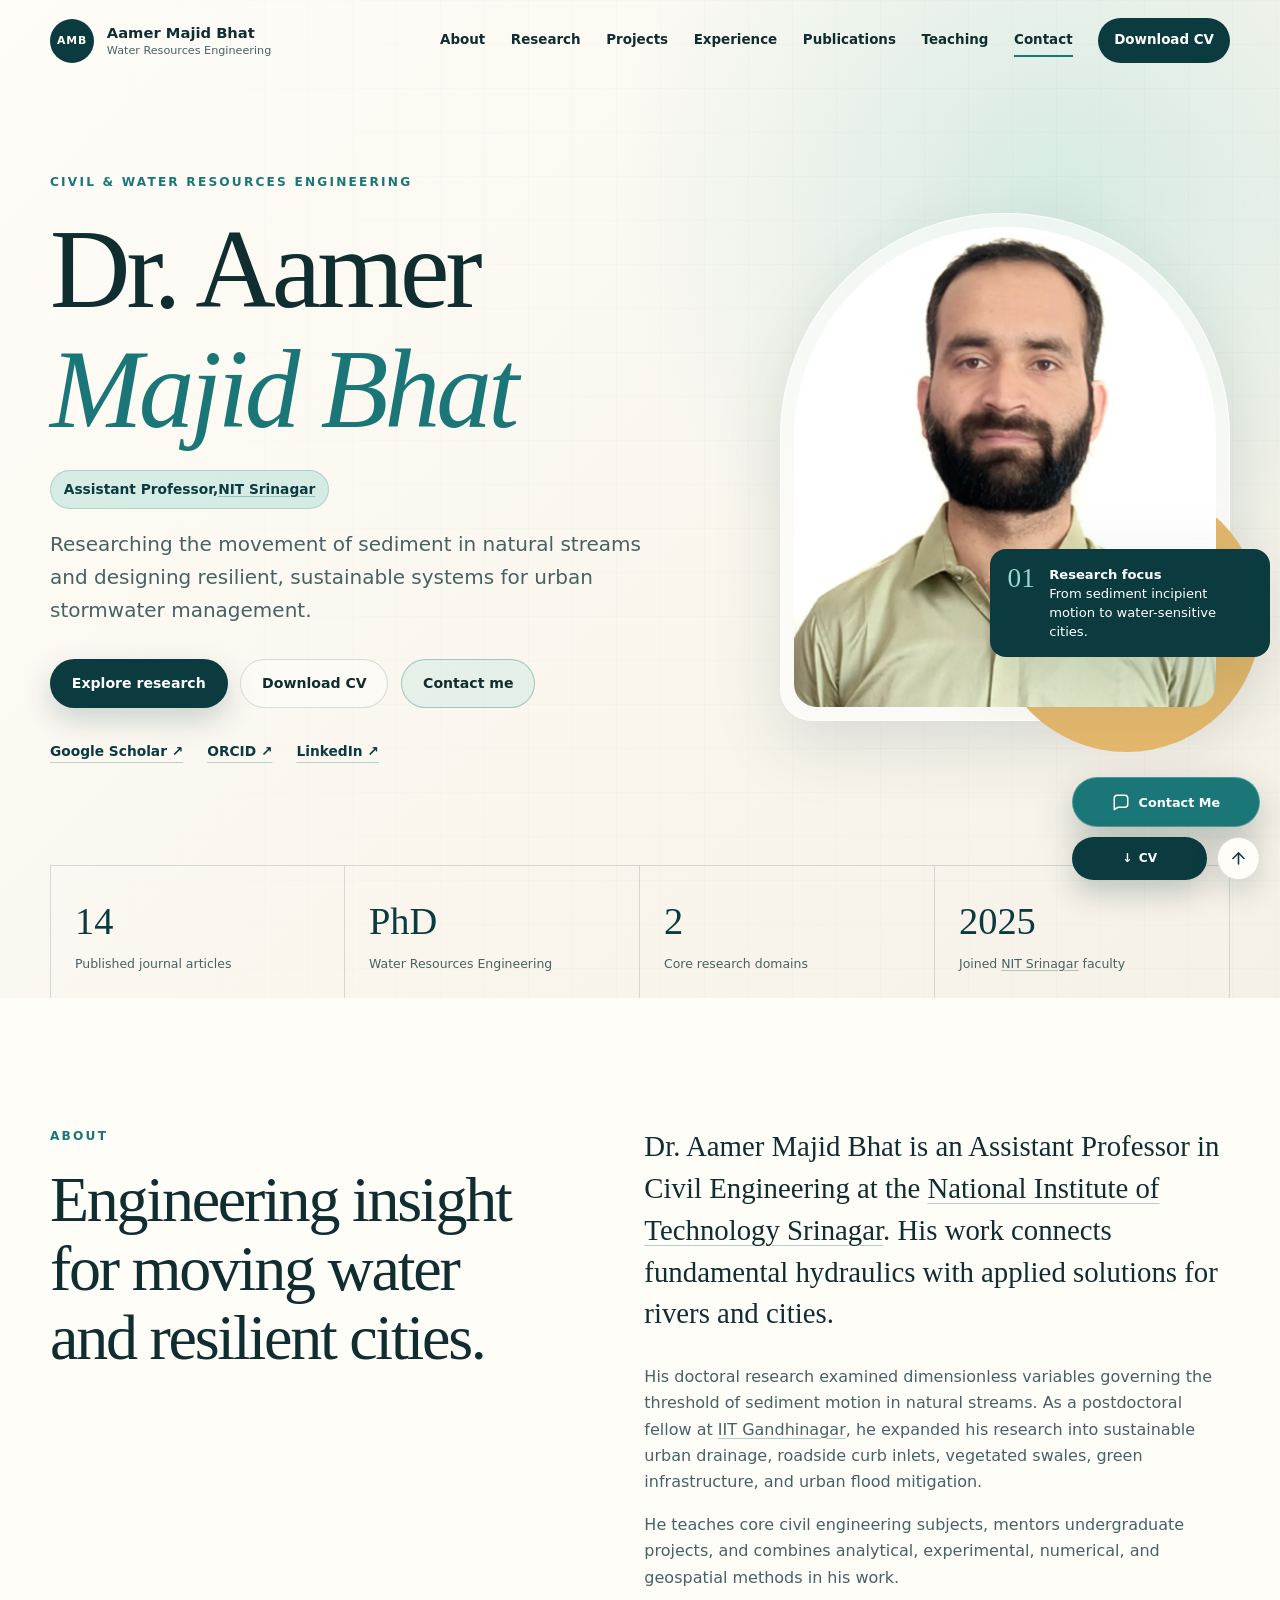
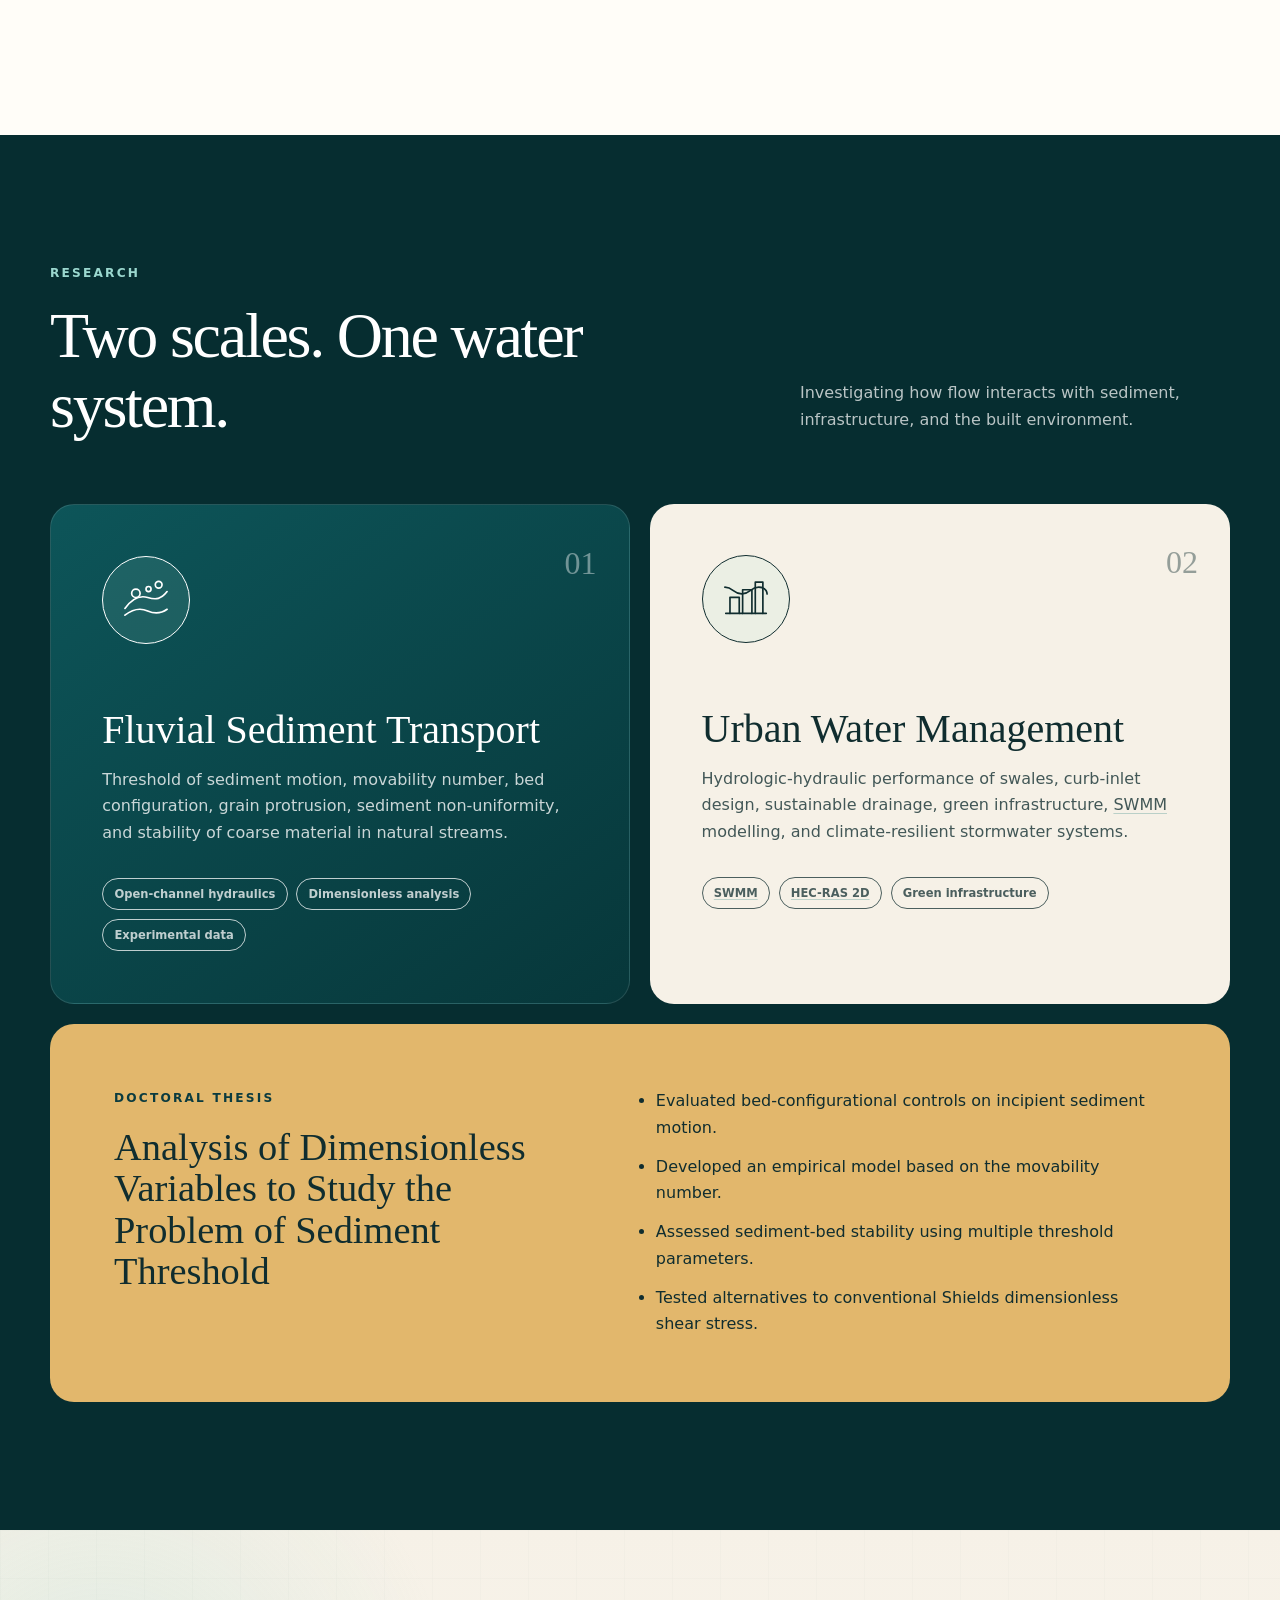
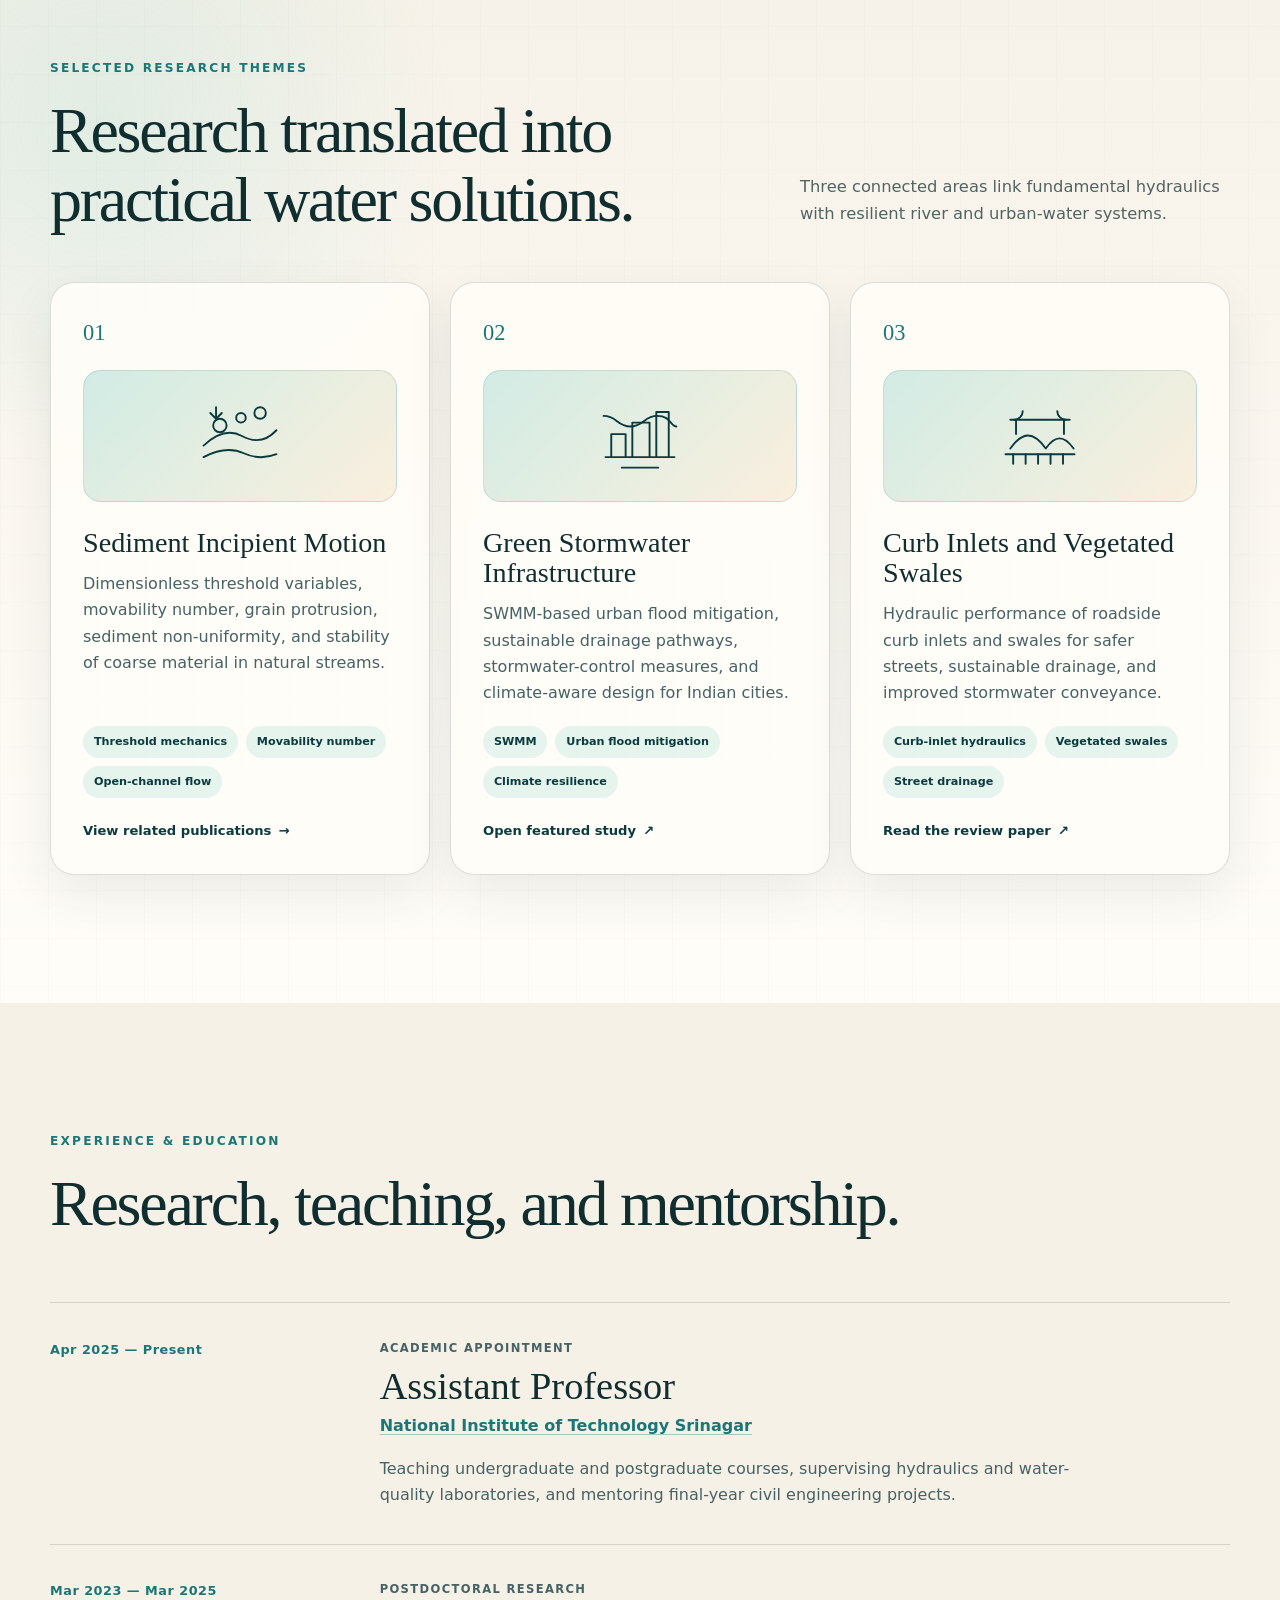
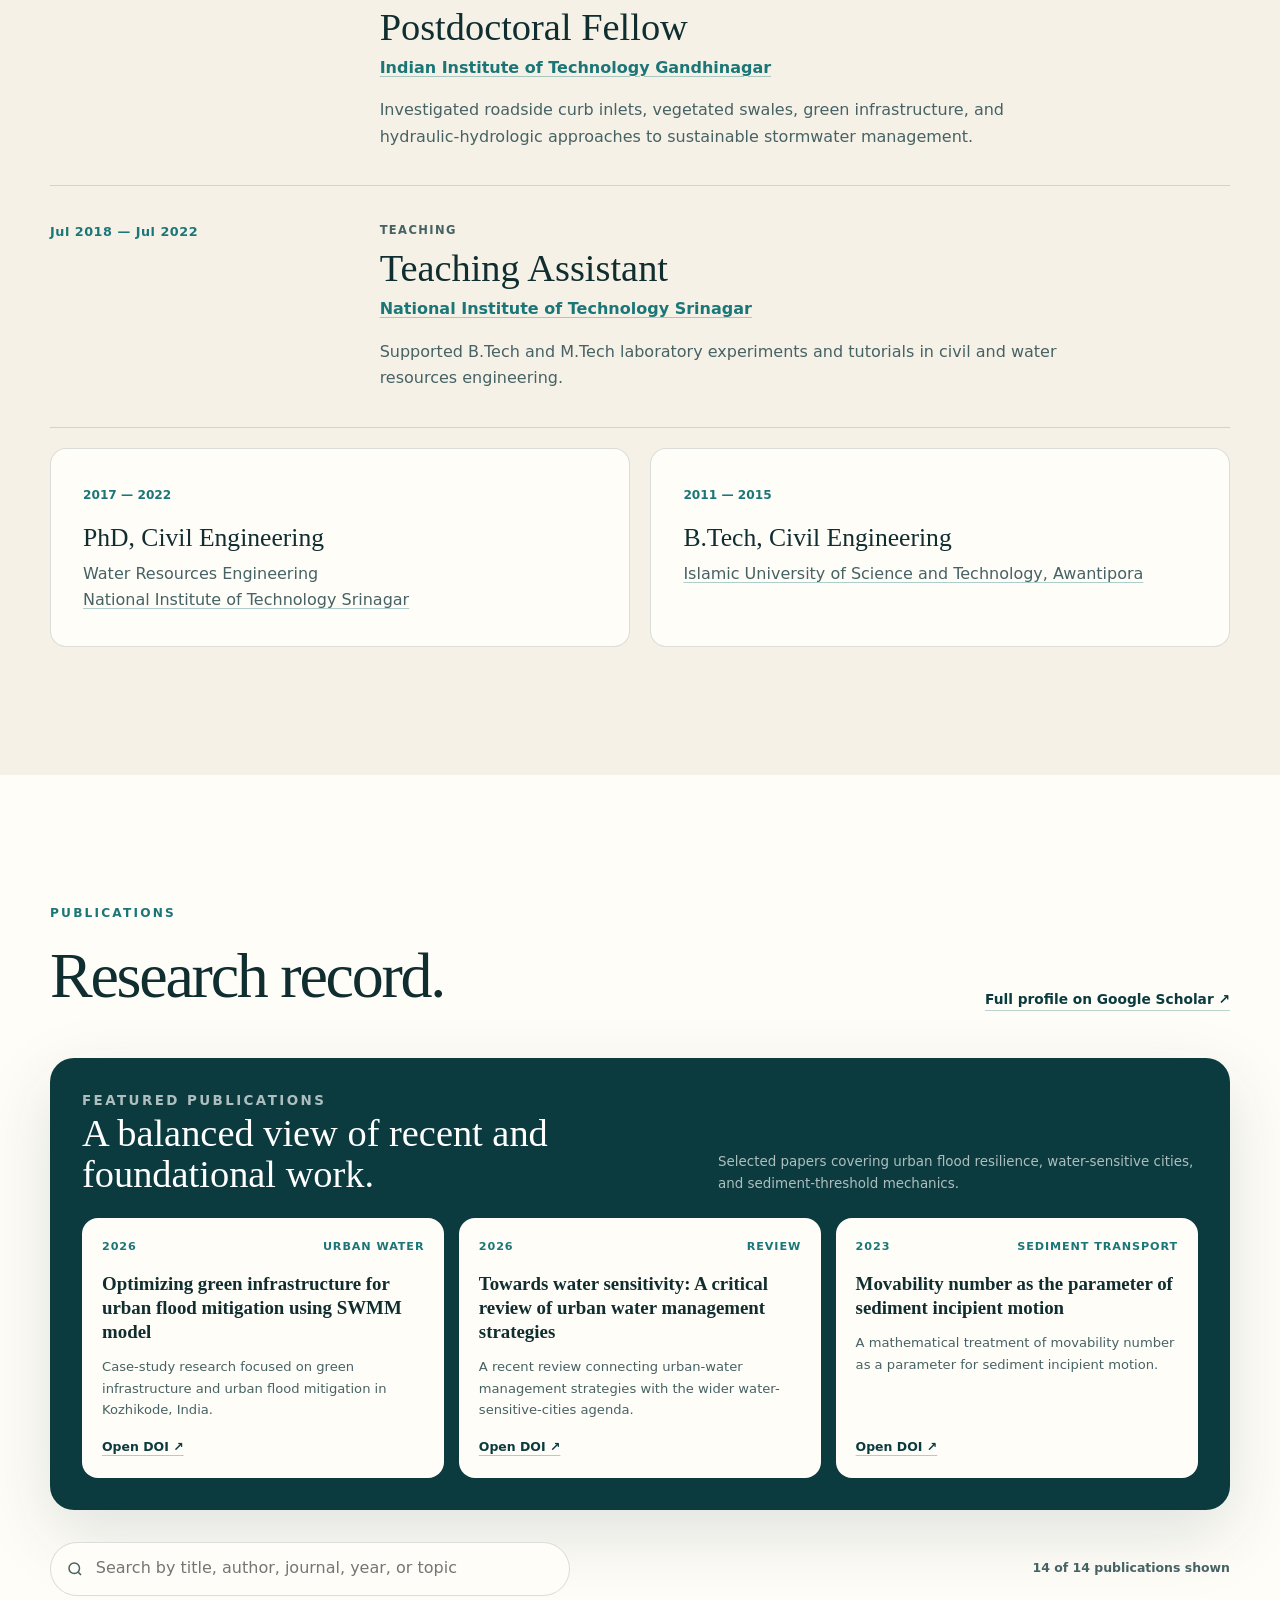
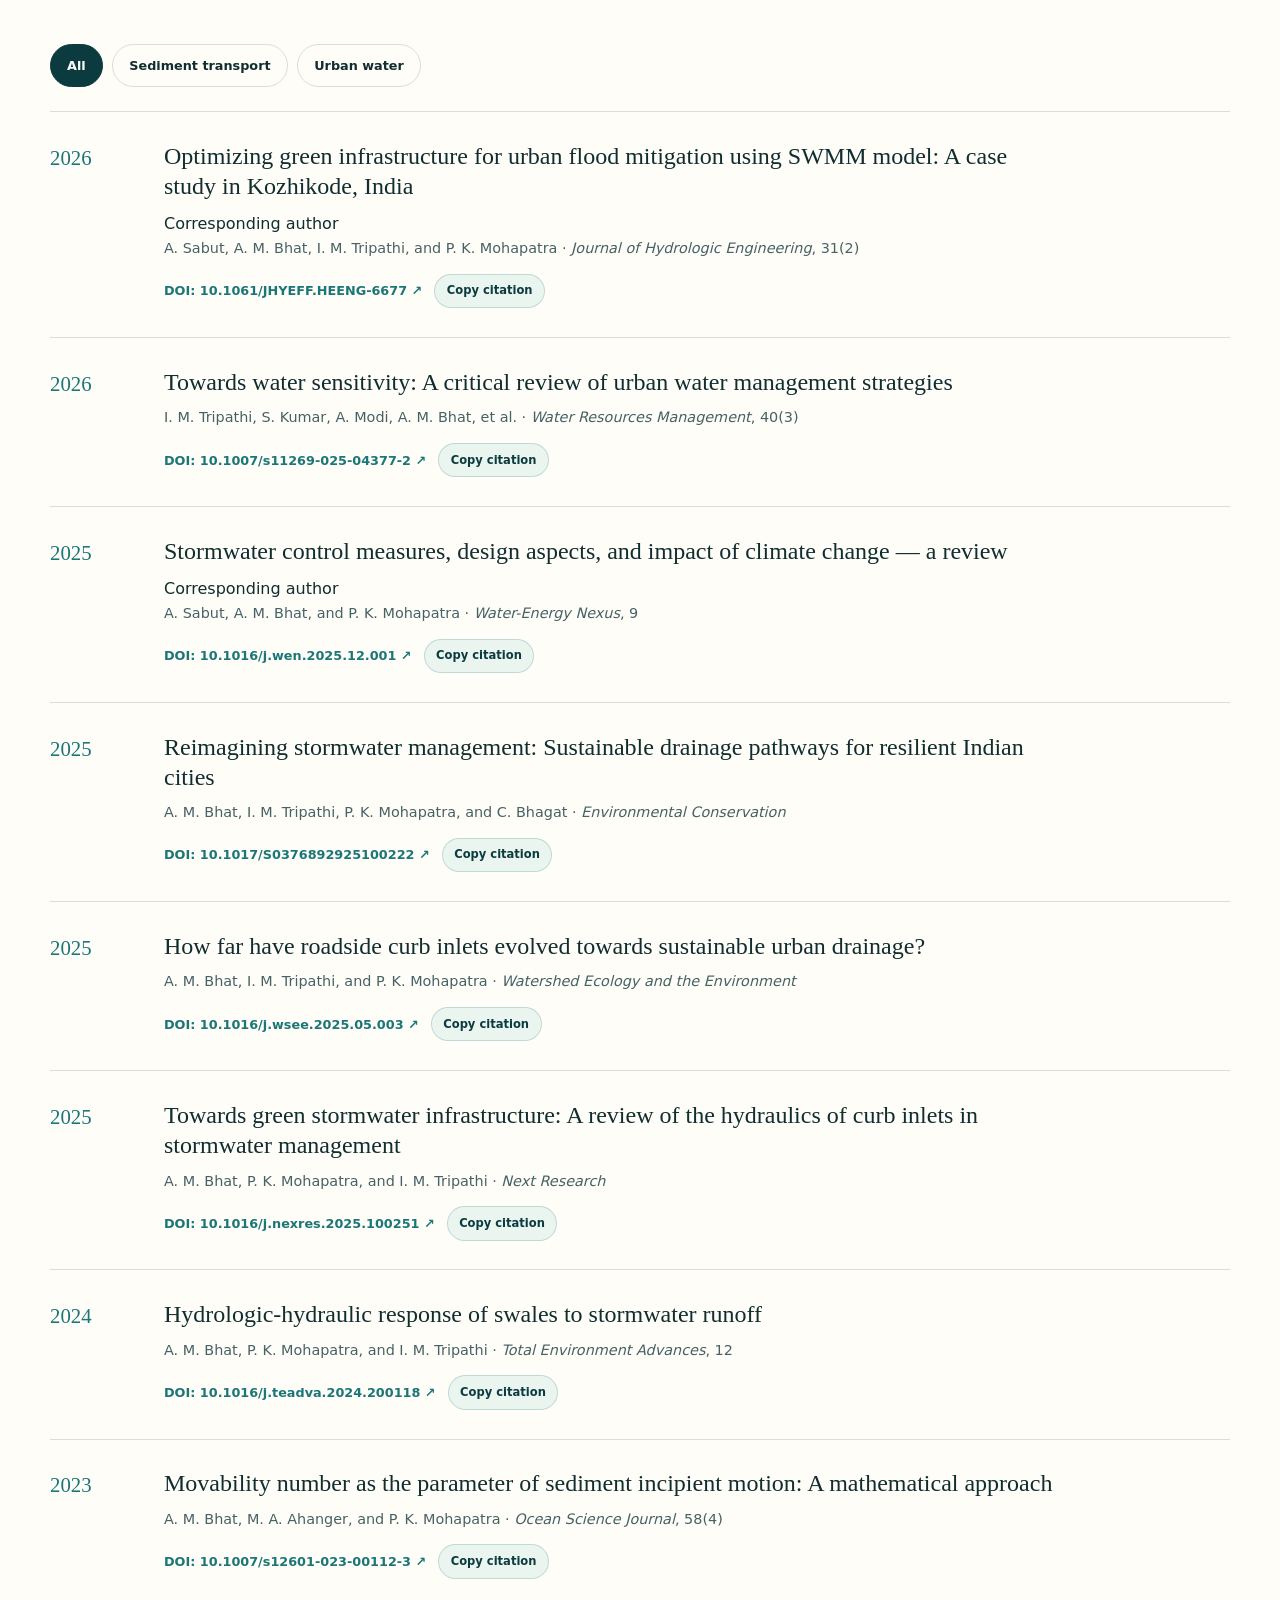
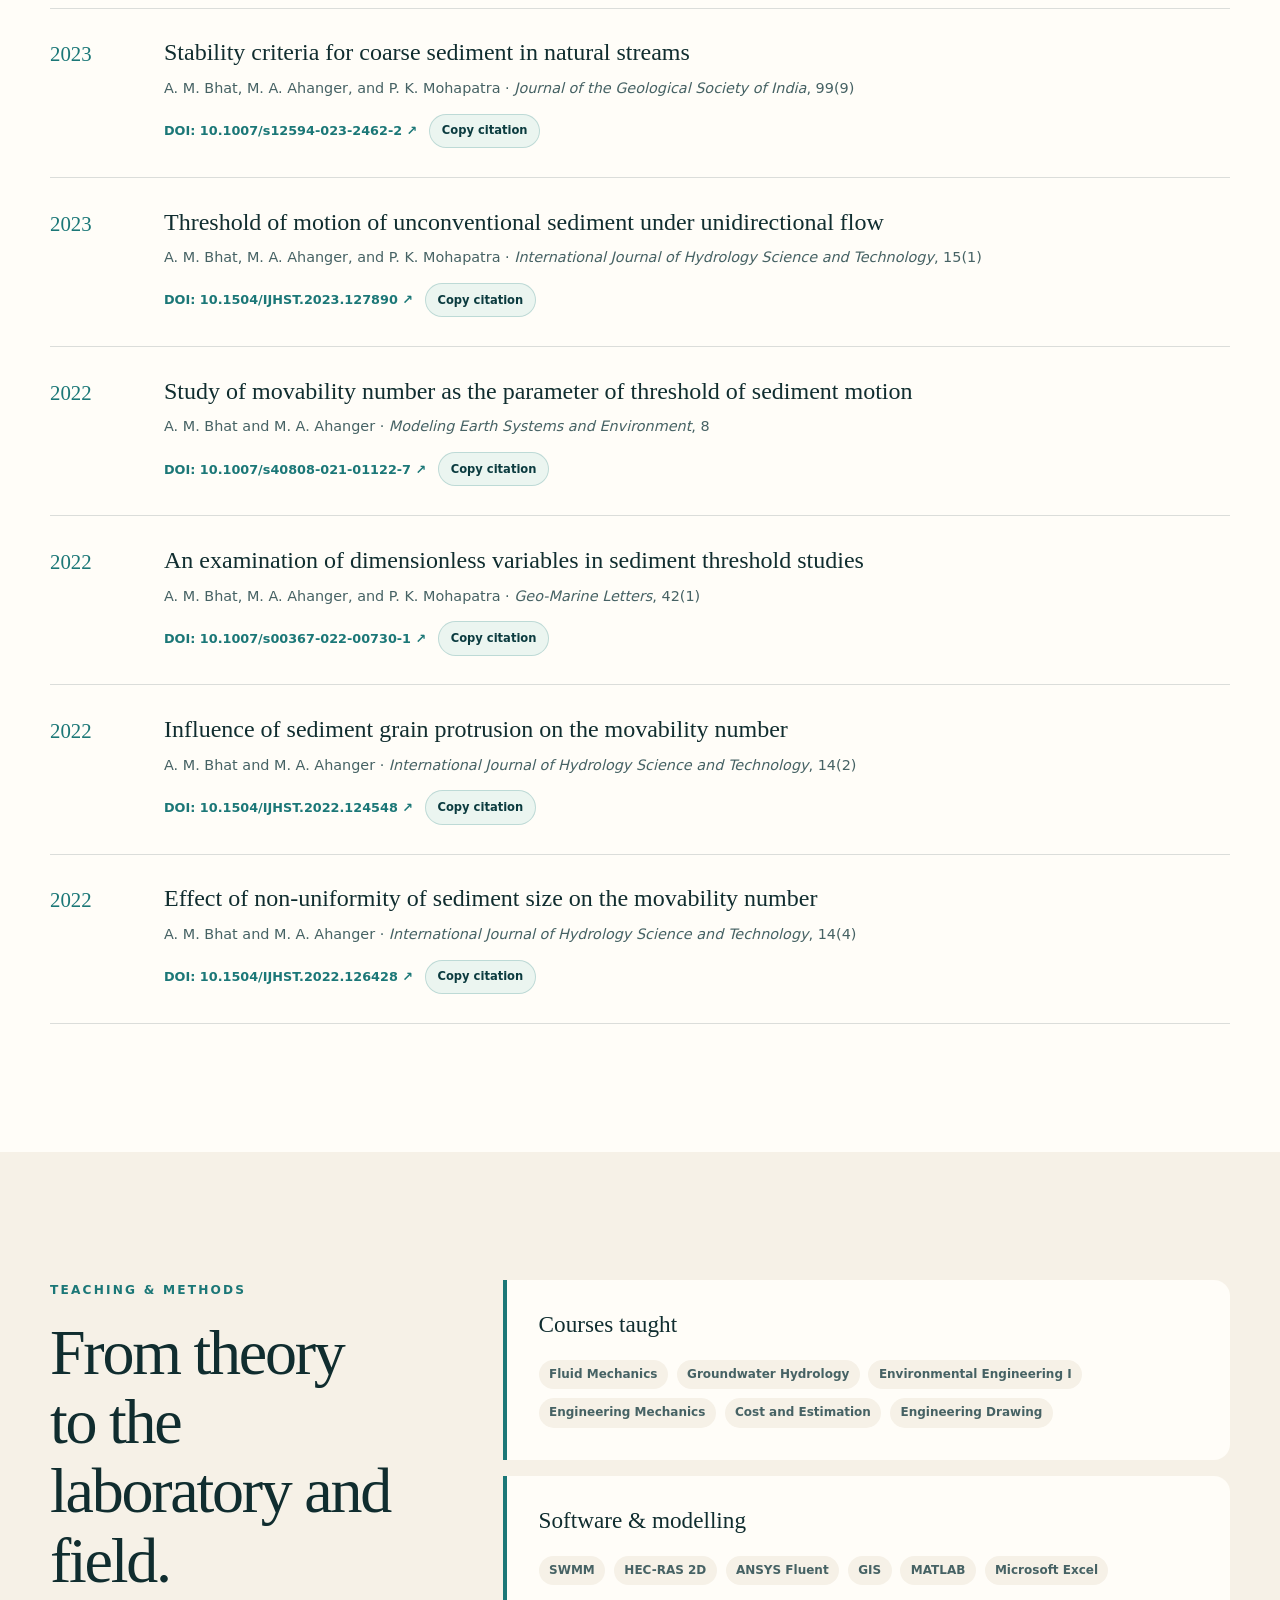
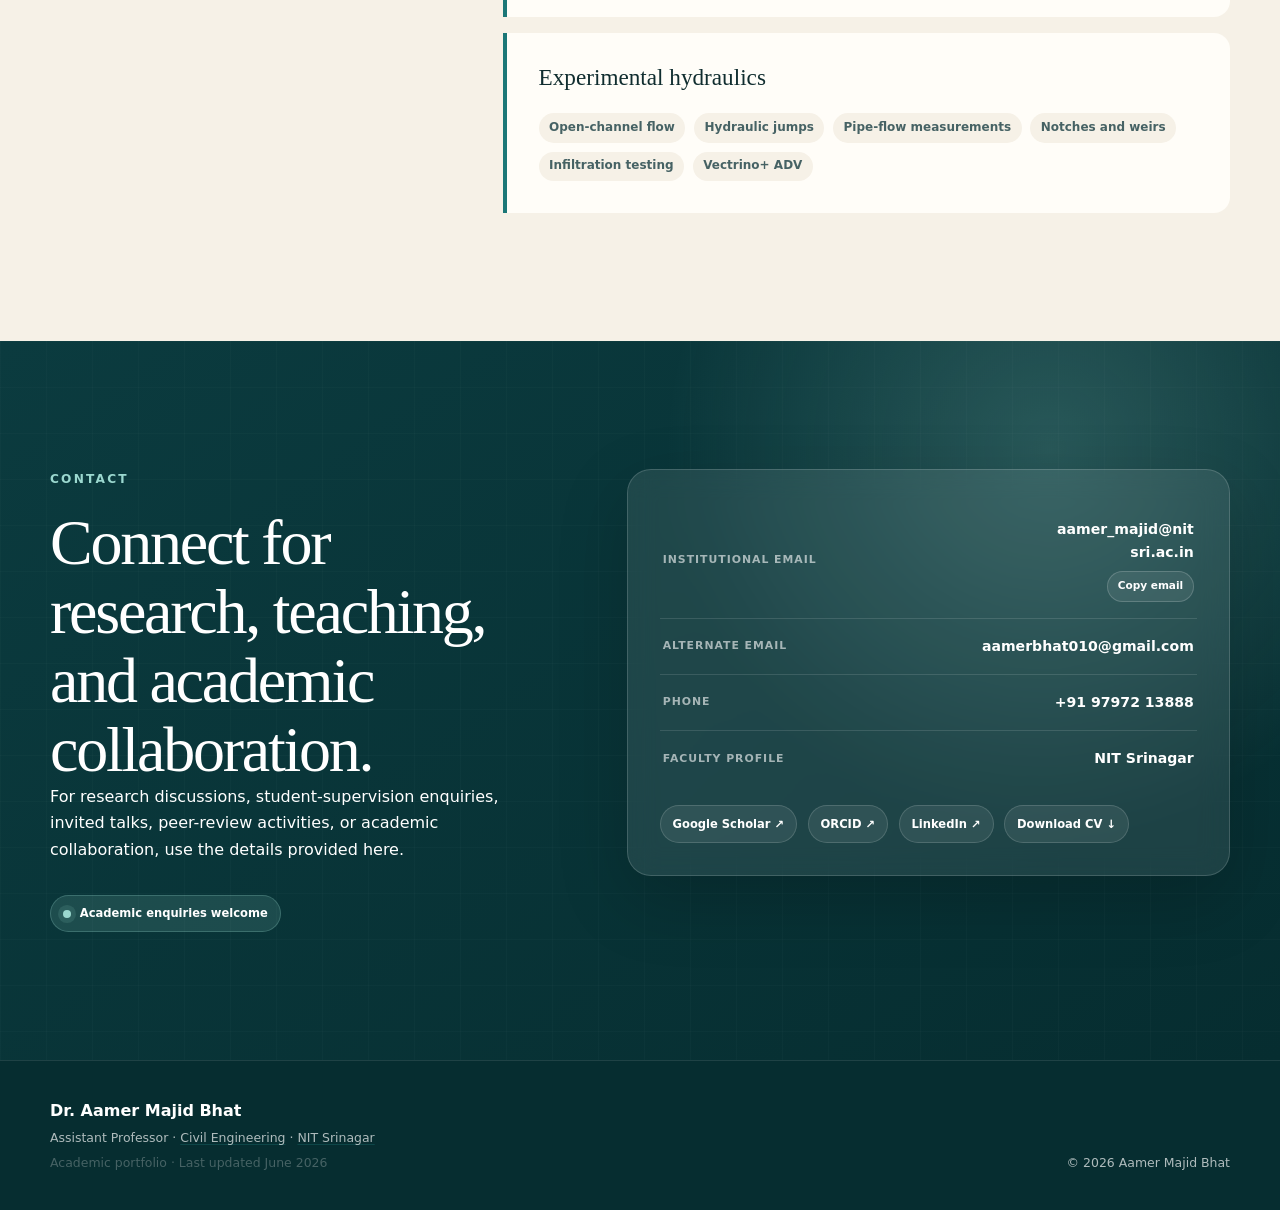
==== commit aa9acb30: "Version website assets to prevent stale refreshes" ====
--- a/index.html
+++ b/index.html
@@ -3,6 +3,9 @@
 <head>
   <meta charset="utf-8">
   <meta name="viewport" content="width=device-width, initial-scale=1">
+<meta http-equiv="Cache-Control" content="no-cache, no-store, must-revalidate">
+<meta http-equiv="Pragma" content="no-cache">
+<meta http-equiv="Expires" content="0">
   <title>Dr. Aamer Majid Bhat | Water Resources &amp; Civil Engineering</title>
   <meta name="description" content="Academic portfolio of Dr. Aamer Majid Bhat, Assistant Professor at NIT Srinagar, working in sediment transport, urban hydrology, and sustainable stormwater management.">
   <meta name="author" content="Dr. Aamer Majid Bhat">
@@ -11,7 +14,8 @@
   <link rel="icon" type="image/webp" sizes="any" href="assets/aamer-majid-bhat.webp?v=20260630-4">
 <link rel="shortcut icon" type="image/webp" href="assets/aamer-majid-bhat.webp?v=20260630-4">
 <link rel="apple-touch-icon" href="assets/aamer-majid-bhat.webp?v=20260630-4">
-  <link rel="stylesheet" href="styles.css">
+  <link rel="stylesheet" href="styles.css?v=20260630-7">
+<link rel="stylesheet" href="portfolio-upgrade.css?v=20260630-7">
 
   <meta property="og:type" content="website">
   <meta property="og:title" content="Dr. Aamer Majid Bhat | Academic Portfolio">
@@ -491,6 +495,6 @@
     <span aria-hidden="true">↓</span> Download CV
   </a>
 
-  <script src="script.js" defer></script>
+  <script src="script.js?v=20260630-7" defer></script>
 </body>
 </html>
--- a/portfolio-upgrade.css
+++ b/portfolio-upgrade.css
@@ -0,0 +1,732 @@
+/* Academic portfolio upgrade: projects, featured research, publication tools, contact, and floating actions */
+
+.site-nav a.is-current:not(.nav-cv)::after {
+  transform: scaleX(1);
+  transform-origin: left;
+}
+
+.hero-contact-button {
+  border-color: rgba(27, 119, 119, 0.35);
+  background: rgba(155, 216, 207, 0.22);
+}
+
+.projects-section {
+  position: relative;
+  overflow: hidden;
+  background:
+    radial-gradient(circle at 8% 18%, rgba(155, 216, 207, 0.25), transparent 22rem),
+    linear-gradient(180deg, var(--cream), var(--paper));
+}
+
+.projects-section::before {
+  position: absolute;
+  inset: 0;
+  opacity: 0.2;
+  background-image:
+    linear-gradient(rgba(11, 59, 63, 0.08) 1px, transparent 1px),
+    linear-gradient(90deg, rgba(11, 59, 63, 0.08) 1px, transparent 1px);
+  background-size: 48px 48px;
+  content: "";
+  pointer-events: none;
+}
+
+.projects-section .container {
+  position: relative;
+}
+
+.projects-intro {
+  max-width: 680px;
+  color: var(--ink-soft);
+  font-size: 1.02rem;
+}
+
+.project-grid {
+  display: grid;
+  margin-top: 3rem;
+  grid-template-columns: repeat(3, minmax(0, 1fr));
+  gap: 1.25rem;
+}
+
+.project-card {
+  position: relative;
+  display: flex;
+  min-height: 410px;
+  padding: clamp(1.4rem, 3vw, 2rem);
+  overflow: hidden;
+  flex-direction: column;
+  color: var(--ink);
+  background: rgba(255, 253, 248, 0.88);
+  border: 1px solid var(--line);
+  border-radius: var(--radius);
+  box-shadow: 0 18px 50px rgba(6, 45, 48, 0.08);
+  transition: transform 200ms ease, box-shadow 200ms ease, border-color 200ms ease;
+}
+
+.project-card:hover {
+  border-color: rgba(27, 119, 119, 0.34);
+  box-shadow: 0 28px 70px rgba(6, 45, 48, 0.14);
+  transform: translateY(-6px);
+}
+
+.project-number {
+  margin-bottom: 1.1rem;
+  color: var(--teal);
+  font-family: Georgia, "Times New Roman", serif;
+  font-size: 1.4rem;
+}
+
+.project-visual {
+  display: grid;
+  min-height: 132px;
+  margin-bottom: 1.6rem;
+  place-items: center;
+  color: var(--deep);
+  background: linear-gradient(135deg, rgba(155, 216, 207, 0.45), rgba(226, 183, 108, 0.18));
+  border: 1px solid rgba(27, 119, 119, 0.16);
+  border-radius: 1.1rem;
+}
+
+.project-visual svg {
+  width: 92px;
+  height: 92px;
+  fill: none;
+  stroke: currentColor;
+  stroke-linecap: round;
+  stroke-linejoin: round;
+  stroke-width: 2;
+}
+
+.project-card h3 {
+  margin-bottom: 0.8rem;
+  font-family: Georgia, "Times New Roman", serif;
+  font-size: clamp(1.45rem, 2.2vw, 2rem);
+  font-weight: 500;
+}
+
+.project-card p {
+  margin-bottom: 1.2rem;
+  color: var(--ink-soft);
+}
+
+.project-tags {
+  display: flex;
+  flex-wrap: wrap;
+  gap: 0.5rem;
+  margin: auto 0 1.4rem;
+  padding: 0;
+  list-style: none;
+}
+
+.project-tags li {
+  padding: 0.42rem 0.68rem;
+  color: var(--deep);
+  background: rgba(155, 216, 207, 0.26);
+  border-radius: 999px;
+  font-size: 0.7rem;
+  font-weight: 800;
+}
+
+.project-link {
+  display: inline-flex;
+  align-items: center;
+  gap: 0.45rem;
+  color: var(--deep);
+  font-size: 0.82rem;
+  font-weight: 900;
+}
+
+.project-link:hover {
+  color: var(--teal);
+}
+
+.featured-publications {
+  margin: 3rem 0 2rem;
+  padding: clamp(1.3rem, 3vw, 2rem);
+  background: var(--deep);
+  border-radius: var(--radius);
+  box-shadow: var(--shadow);
+}
+
+.featured-publications-header {
+  display: flex;
+  align-items: end;
+  justify-content: space-between;
+  gap: 1.5rem;
+  margin-bottom: 1.4rem;
+  color: var(--white);
+}
+
+.featured-publications-header h3 {
+  margin: 0;
+  font-family: Georgia, "Times New Roman", serif;
+  font-size: clamp(1.65rem, 3vw, 2.5rem);
+  font-weight: 500;
+}
+
+.featured-publications-header p {
+  max-width: 480px;
+  margin: 0;
+  color: rgba(255, 255, 255, 0.67);
+  font-size: 0.84rem;
+}
+
+.featured-grid {
+  display: grid;
+  grid-template-columns: repeat(3, minmax(0, 1fr));
+  gap: 0.9rem;
+}
+
+.featured-paper {
+  display: flex;
+  min-height: 255px;
+  padding: 1.25rem;
+  flex-direction: column;
+  color: var(--ink);
+  background: var(--paper);
+  border-radius: 1rem;
+}
+
+.featured-paper-meta {
+  display: flex;
+  align-items: center;
+  justify-content: space-between;
+  gap: 1rem;
+  margin-bottom: 1rem;
+  color: var(--teal);
+  font-size: 0.7rem;
+  font-weight: 900;
+  letter-spacing: 0.08em;
+  text-transform: uppercase;
+}
+
+.featured-paper h4 {
+  margin: 0 0 0.8rem;
+  font-family: Georgia, "Times New Roman", serif;
+  font-size: 1.18rem;
+  line-height: 1.25;
+}
+
+.featured-paper p {
+  margin-bottom: 1rem;
+  color: var(--ink-soft);
+  font-size: 0.82rem;
+}
+
+.featured-paper a {
+  margin-top: auto;
+  color: var(--deep);
+  font-size: 0.78rem;
+  font-weight: 900;
+  text-decoration: underline;
+  text-decoration-color: rgba(27, 119, 119, 0.35);
+  text-underline-offset: 0.28rem;
+}
+
+.publication-toolbar {
+  display: flex;
+  align-items: center;
+  justify-content: space-between;
+  gap: 1rem;
+  margin: 1.7rem 0 1rem;
+}
+
+.publication-search-wrap {
+  position: relative;
+  width: min(100%, 520px);
+}
+
+.publication-search-wrap svg {
+  position: absolute;
+  top: 50%;
+  left: 1rem;
+  width: 18px;
+  height: 18px;
+  color: var(--ink-soft);
+  transform: translateY(-50%);
+  pointer-events: none;
+}
+
+.publication-search {
+  width: 100%;
+  min-height: 50px;
+  padding: 0.8rem 1rem 0.8rem 2.8rem;
+  color: var(--ink);
+  background: var(--paper);
+  border: 1px solid var(--line);
+  border-radius: 999px;
+  font: inherit;
+}
+
+.publication-search:focus {
+  border-color: var(--teal);
+  outline: none;
+  box-shadow: 0 0 0 4px rgba(27, 119, 119, 0.12);
+}
+
+.publication-results-count {
+  margin: 0;
+  color: var(--ink-soft);
+  font-size: 0.78rem;
+  font-weight: 800;
+  white-space: nowrap;
+}
+
+.publication-actions {
+  display: flex;
+  flex-wrap: wrap;
+  align-items: center;
+  gap: 0.75rem;
+  margin-top: 0.8rem;
+}
+
+.publication-actions > a {
+  margin: 0;
+}
+
+.copy-citation-button {
+  padding: 0.42rem 0.72rem;
+  color: var(--deep);
+  background: rgba(155, 216, 207, 0.2);
+  border: 1px solid rgba(27, 119, 119, 0.22);
+  border-radius: 999px;
+  cursor: pointer;
+  font-size: 0.72rem;
+  font-weight: 900;
+  transition: background-color 180ms ease, transform 180ms ease;
+}
+
+.copy-citation-button:hover {
+  background: rgba(155, 216, 207, 0.38);
+  transform: translateY(-1px);
+}
+
+.publication-empty-state {
+  margin-top: 1.2rem;
+  padding: 2rem;
+  color: var(--ink-soft);
+  background: var(--cream);
+  border: 1px dashed rgba(27, 119, 119, 0.28);
+  border-radius: 1rem;
+  text-align: center;
+}
+
+.contact-section {
+  position: relative;
+  overflow: hidden;
+  color: var(--white);
+  background:
+    radial-gradient(circle at 82% 15%, rgba(155, 216, 207, 0.22), transparent 24rem),
+    linear-gradient(145deg, var(--deep), var(--deep-2));
+}
+
+.contact-section::before {
+  position: absolute;
+  inset: 0;
+  opacity: 0.12;
+  background-image:
+    linear-gradient(rgba(255, 255, 255, 0.16) 1px, transparent 1px),
+    linear-gradient(90deg, rgba(255, 255, 255, 0.16) 1px, transparent 1px);
+  background-size: 46px 46px;
+  content: "";
+  pointer-events: none;
+}
+
+.contact-grid {
+  position: relative;
+  display: grid;
+  align-items: start;
+  grid-template-columns: minmax(0, 0.88fr) minmax(360px, 1.12fr);
+  gap: clamp(3rem, 8vw, 7rem);
+}
+
+.contact-section .eyebrow {
+  color: var(--aqua);
+}
+
+.contact-intro > p:last-child {
+  max-width: 610px;
+  margin-top: 1.4rem;
+  color: rgba(255, 255, 255, 0.7);
+}
+
+.contact-availability {
+  display: inline-flex;
+  align-items: center;
+  gap: 0.55rem;
+  margin-top: 1rem;
+  padding: 0.5rem 0.75rem;
+  color: var(--white);
+  background: rgba(155, 216, 207, 0.14);
+  border: 1px solid rgba(155, 216, 207, 0.24);
+  border-radius: 999px;
+  font-size: 0.72rem;
+  font-weight: 900;
+}
+
+.contact-availability::before {
+  width: 8px;
+  height: 8px;
+  background: var(--aqua);
+  border-radius: 50%;
+  content: "";
+  box-shadow: 0 0 0 5px rgba(155, 216, 207, 0.12);
+}
+
+.contact-card {
+  padding: clamp(1.3rem, 3vw, 2rem);
+  background: rgba(255, 255, 255, 0.09);
+  border: 1px solid rgba(255, 255, 255, 0.16);
+  border-radius: var(--radius);
+  box-shadow: 0 24px 70px rgba(0, 0, 0, 0.18);
+  backdrop-filter: blur(14px);
+}
+
+.contact-list {
+  display: grid;
+  margin: 0;
+  padding: 0;
+  list-style: none;
+}
+
+.contact-list li + li {
+  border-top: 1px solid rgba(255, 255, 255, 0.12);
+}
+
+.contact-list a,
+.contact-copy-row {
+  display: flex;
+  align-items: center;
+  justify-content: space-between;
+  gap: 1rem;
+  padding: 1rem 0.2rem;
+}
+
+.contact-list a:hover {
+  color: var(--aqua);
+}
+
+.contact-list span,
+.contact-copy-row > span {
+  color: rgba(255, 255, 255, 0.6);
+  font-size: 0.68rem;
+  font-weight: 900;
+  letter-spacing: 0.09em;
+  text-transform: uppercase;
+}
+
+.contact-list strong,
+.contact-copy-row strong {
+  max-width: 70%;
+  color: var(--white);
+  font-size: 0.88rem;
+  text-align: right;
+  overflow-wrap: anywhere;
+}
+
+.contact-copy-row > div {
+  display: grid;
+  justify-items: end;
+  gap: 0.4rem;
+}
+
+.copy-email-button {
+  padding: 0.35rem 0.6rem;
+  color: var(--white);
+  background: rgba(255, 255, 255, 0.08);
+  border: 1px solid rgba(255, 255, 255, 0.18);
+  border-radius: 999px;
+  cursor: pointer;
+  font-size: 0.66rem;
+  font-weight: 900;
+}
+
+.contact-profile-links {
+  display: flex;
+  flex-wrap: wrap;
+  gap: 0.65rem;
+  margin-top: 1.2rem;
+}
+
+.contact-profile-links a {
+  padding: 0.52rem 0.75rem;
+  color: var(--white);
+  background: rgba(255, 255, 255, 0.08);
+  border: 1px solid rgba(255, 255, 255, 0.15);
+  border-radius: 999px;
+  font-size: 0.72rem;
+  font-weight: 900;
+}
+
+.contact-profile-links a:hover {
+  background: rgba(155, 216, 207, 0.16);
+}
+
+.floating-actions {
+  position: fixed;
+  z-index: 120;
+  right: 1.25rem;
+  bottom: 1.25rem;
+  display: flex;
+  width: min(188px, calc(100vw - 2rem));
+  flex-direction: column;
+  align-items: stretch;
+  gap: 0.6rem;
+}
+
+.floating-contact-button,
+.floating-cv-link,
+.floating-top-button {
+  border: 0;
+  cursor: pointer;
+  font: inherit;
+}
+
+.floating-contact-button {
+  display: inline-flex;
+  min-height: 50px;
+  align-items: center;
+  justify-content: center;
+  gap: 0.55rem;
+  padding: 0.75rem 1rem;
+  color: var(--white);
+  background: var(--teal);
+  border: 1px solid rgba(255, 255, 255, 0.24);
+  border-radius: 999px;
+  box-shadow: 0 16px 38px rgba(6, 45, 48, 0.28);
+  font-size: 0.8rem;
+  font-weight: 900;
+  transition: background-color 180ms ease, transform 180ms ease;
+}
+
+.floating-contact-button:hover,
+.floating-contact-button[aria-expanded="true"] {
+  background: var(--deep);
+  transform: translateY(-2px);
+}
+
+.floating-secondary-row {
+  display: flex;
+  align-items: center;
+  justify-content: flex-end;
+  gap: 0.6rem;
+}
+
+.floating-cv-link {
+  display: inline-flex;
+  min-height: 43px;
+  flex: 1;
+  align-items: center;
+  justify-content: center;
+  gap: 0.4rem;
+  padding: 0.65rem 0.8rem;
+  color: var(--white);
+  background: var(--deep);
+  border-radius: 999px;
+  box-shadow: 0 12px 30px rgba(6, 45, 48, 0.24);
+  font-size: 0.76rem;
+  font-weight: 900;
+}
+
+.floating-top-button {
+  display: grid;
+  width: 43px;
+  height: 43px;
+  flex: 0 0 43px;
+  place-items: center;
+  color: var(--deep);
+  background: var(--paper);
+  border: 1px solid var(--line);
+  border-radius: 50%;
+  box-shadow: 0 12px 30px rgba(6, 45, 48, 0.18);
+  opacity: 0;
+  pointer-events: none;
+  transform: translateY(8px);
+  transition: opacity 180ms ease, transform 180ms ease;
+}
+
+.floating-top-button.is-visible {
+  opacity: 1;
+  pointer-events: auto;
+  transform: translateY(0);
+}
+
+.floating-contact-panel {
+  position: fixed;
+  z-index: 130;
+  right: 1.25rem;
+  bottom: 8.3rem;
+  width: min(350px, calc(100vw - 2rem));
+  padding: 1.25rem;
+  color: var(--ink);
+  background: var(--paper);
+  border: 1px solid var(--line);
+  border-radius: 1.15rem;
+  box-shadow: 0 26px 70px rgba(6, 45, 48, 0.24);
+  transform-origin: bottom right;
+  animation: contact-panel-in 180ms ease both;
+}
+
+.floating-contact-panel[hidden] {
+  display: none;
+}
+
+.floating-panel-header {
+  display: flex;
+  align-items: flex-start;
+  justify-content: space-between;
+  gap: 1rem;
+  margin-bottom: 1rem;
+}
+
+.floating-panel-header h2 {
+  margin: 0;
+  font-size: 1.45rem;
+}
+
+.floating-panel-header p {
+  margin: 0.28rem 0 0;
+  color: var(--ink-soft);
+  font-size: 0.76rem;
+}
+
+.floating-panel-close {
+  display: grid;
+  width: 35px;
+  height: 35px;
+  flex: 0 0 35px;
+  place-items: center;
+  color: var(--ink-soft);
+  background: var(--cream);
+  border: 0;
+  border-radius: 50%;
+  cursor: pointer;
+  font-size: 1.2rem;
+}
+
+.floating-panel-links {
+  display: grid;
+  gap: 0.6rem;
+}
+
+.floating-panel-links a {
+  display: flex;
+  align-items: center;
+  justify-content: space-between;
+  gap: 1rem;
+  padding: 0.75rem 0.85rem;
+  background: var(--cream);
+  border: 1px solid transparent;
+  border-radius: 0.75rem;
+  font-size: 0.8rem;
+  font-weight: 900;
+}
+
+.floating-panel-links a:hover {
+  border-color: rgba(27, 119, 119, 0.3);
+  transform: translateX(3px);
+}
+
+.site-updated {
+  margin-top: 0.25rem;
+  color: var(--ink-soft);
+  font-size: 0.68rem;
+}
+
+@keyframes contact-panel-in {
+  from {
+    opacity: 0;
+    transform: translateY(10px) scale(0.98);
+  }
+  to {
+    opacity: 1;
+    transform: translateY(0) scale(1);
+  }
+}
+
+@media (max-width: 1050px) {
+  .project-grid,
+  .featured-grid {
+    grid-template-columns: 1fr 1fr;
+  }
+
+  .project-card:last-child,
+  .featured-paper:last-child {
+    grid-column: 1 / -1;
+  }
+}
+
+@media (max-width: 900px) {
+  .contact-grid {
+    grid-template-columns: 1fr;
+  }
+
+  .featured-publications-header {
+    align-items: flex-start;
+    flex-direction: column;
+  }
+}
+
+@media (max-width: 720px) {
+  .project-grid,
+  .featured-grid {
+    grid-template-columns: 1fr;
+  }
+
+  .project-card:last-child,
+  .featured-paper:last-child {
+    grid-column: auto;
+  }
+
+  .publication-toolbar {
+    align-items: stretch;
+    flex-direction: column;
+  }
+
+  .publication-results-count {
+    white-space: normal;
+  }
+
+  .contact-list a,
+  .contact-copy-row {
+    align-items: flex-start;
+    flex-direction: column;
+  }
+
+  .contact-list strong,
+  .contact-copy-row strong {
+    max-width: 100%;
+    text-align: left;
+  }
+
+  .contact-copy-row > div {
+    justify-items: start;
+  }
+
+  .floating-actions {
+    right: 0.9rem;
+    bottom: 0.9rem;
+    width: 170px;
+  }
+
+  .floating-contact-panel {
+    right: 0.9rem;
+    bottom: 7.8rem;
+  }
+}
+
+@media (prefers-reduced-motion: reduce) {
+  .project-card,
+  .floating-contact-panel {
+    animation: none;
+    transition: none;
+  }
+}
+
+@media print {
+  .floating-actions,
+  .floating-contact-panel,
+  .publication-toolbar,
+  .copy-citation-button {
+    display: none !important;
+  }
+}
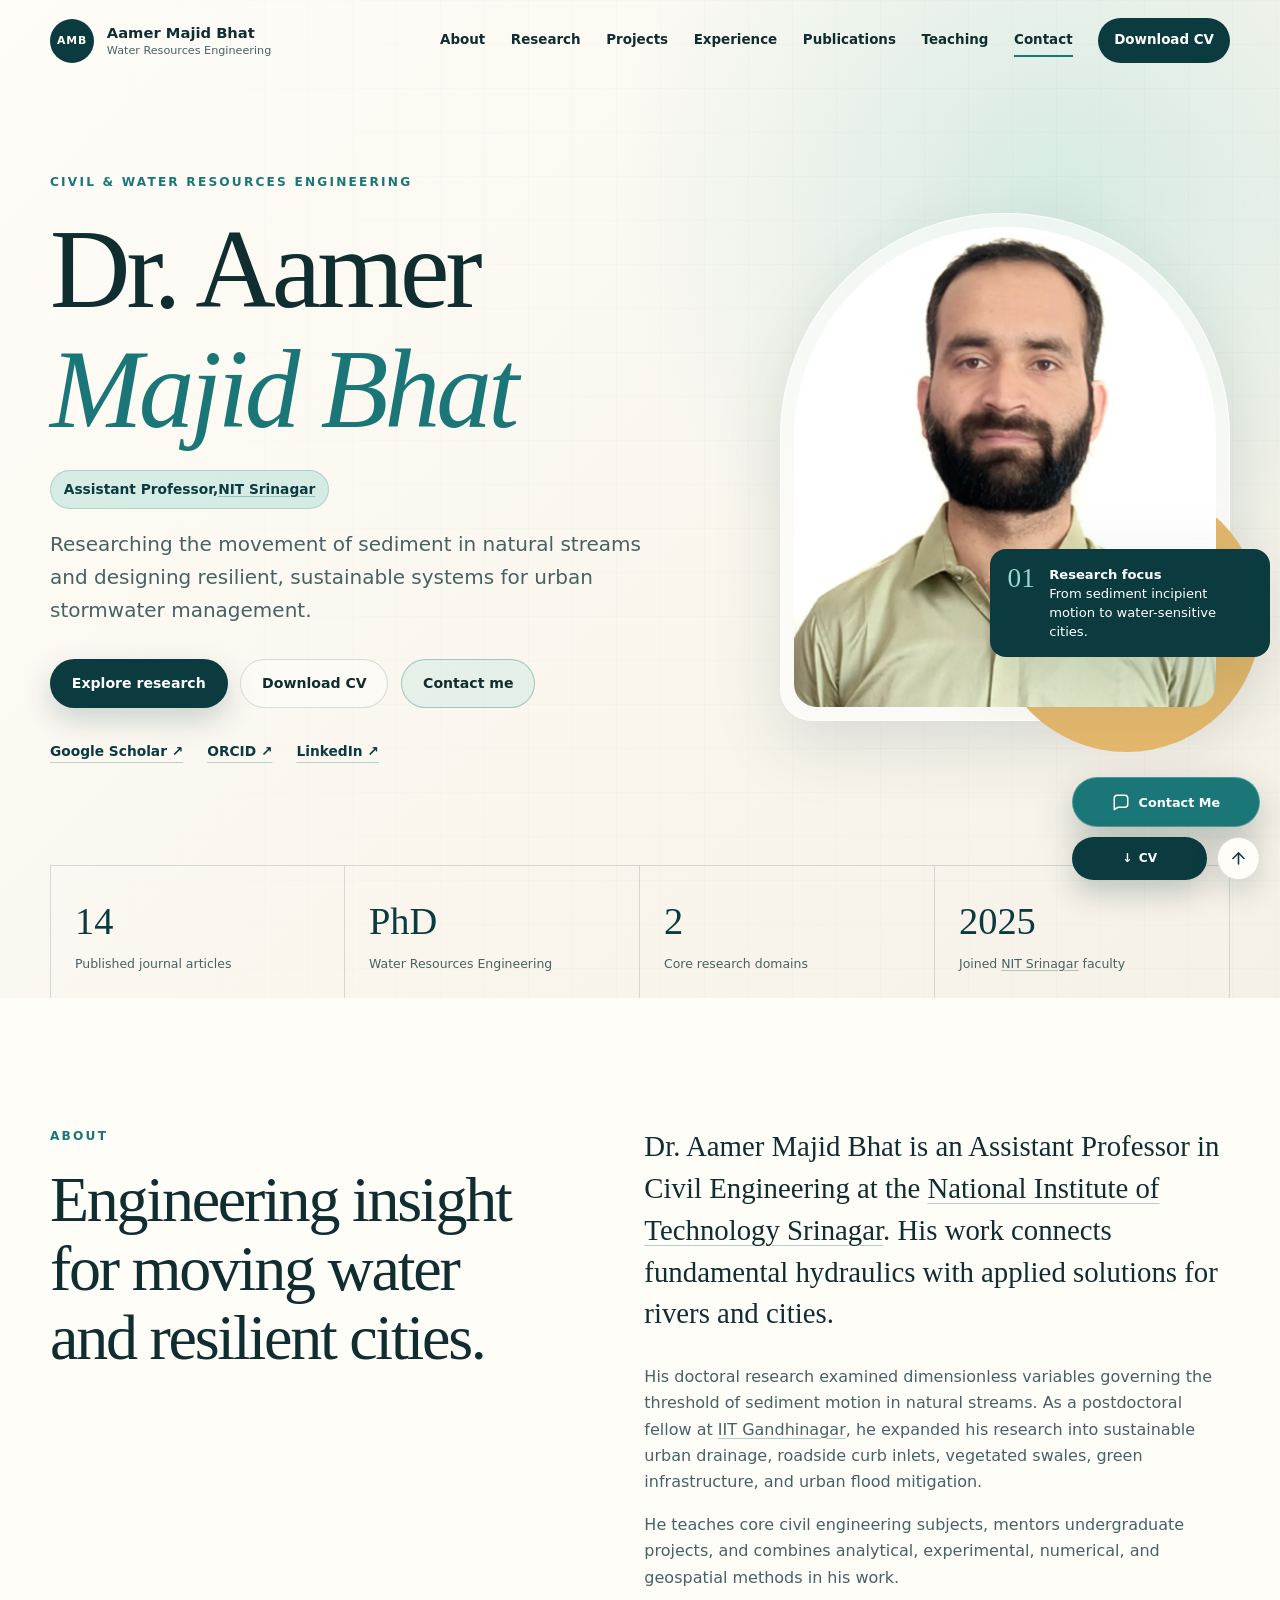
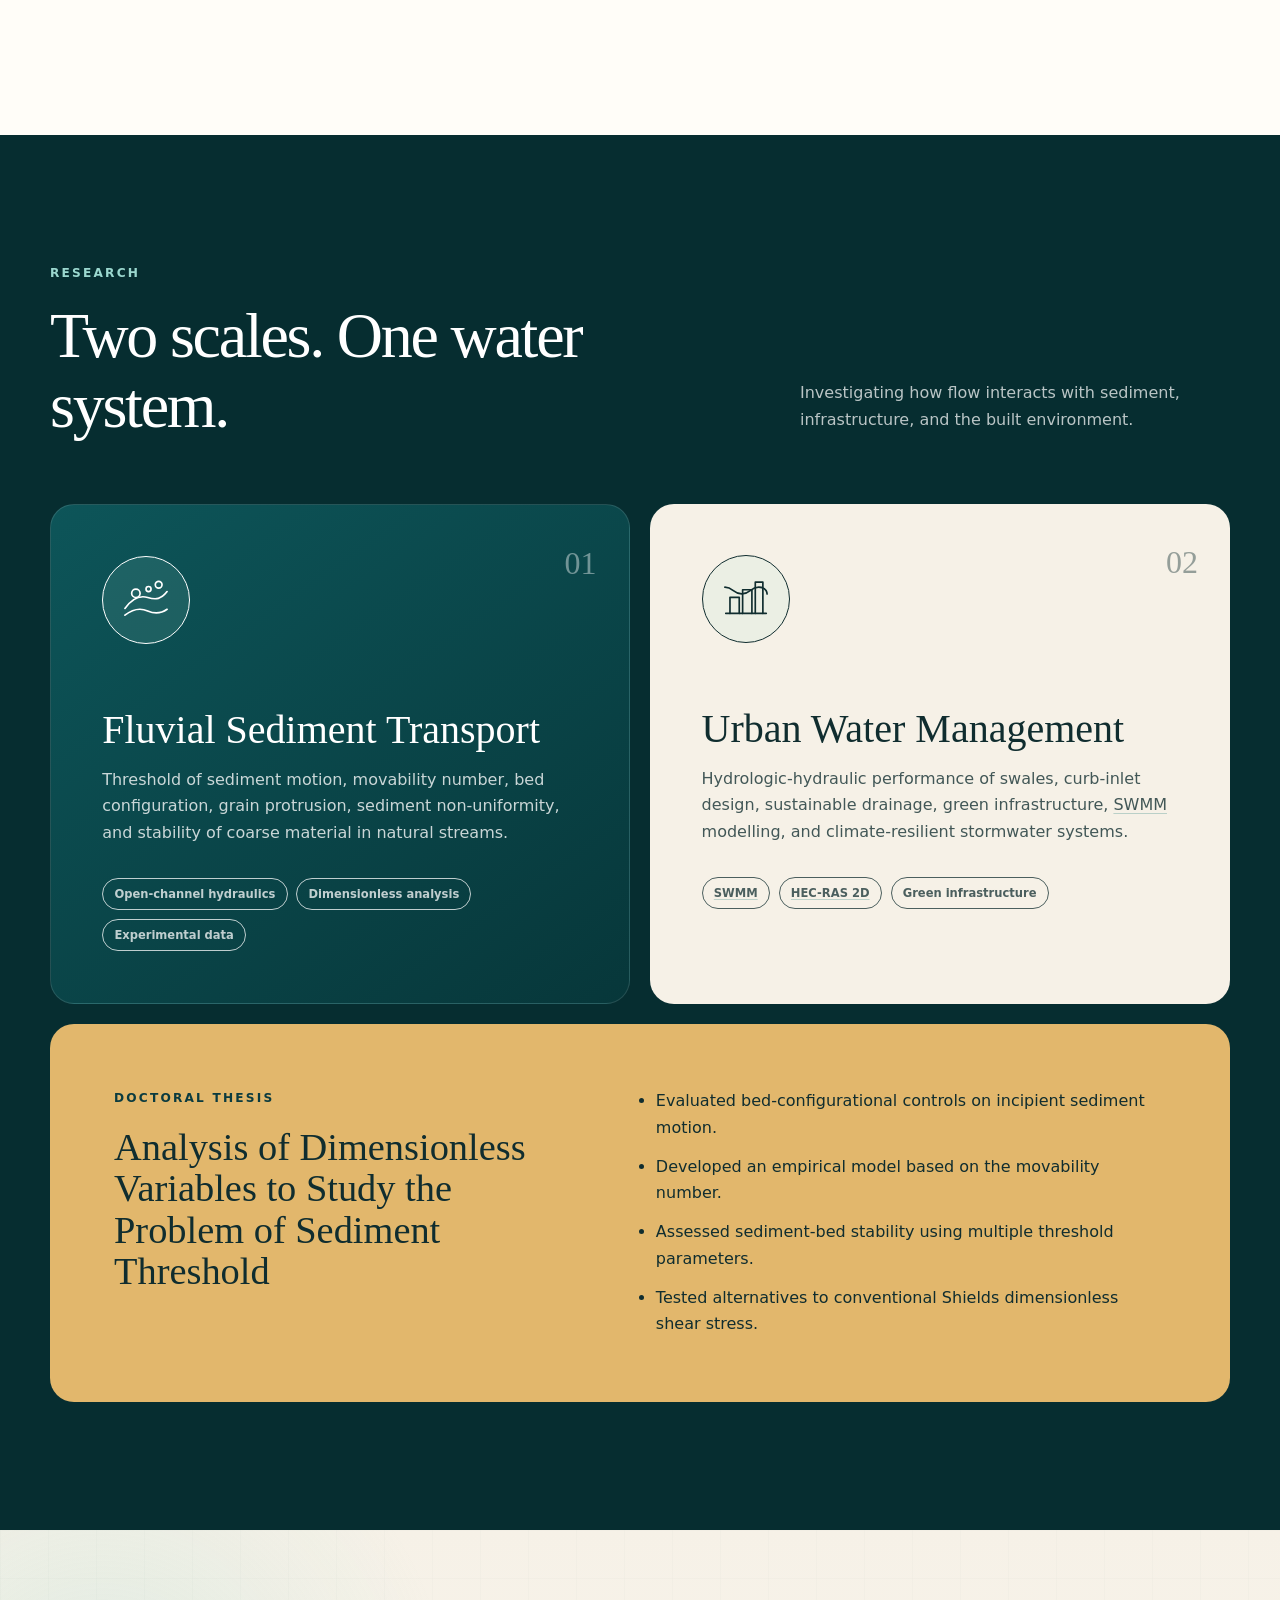
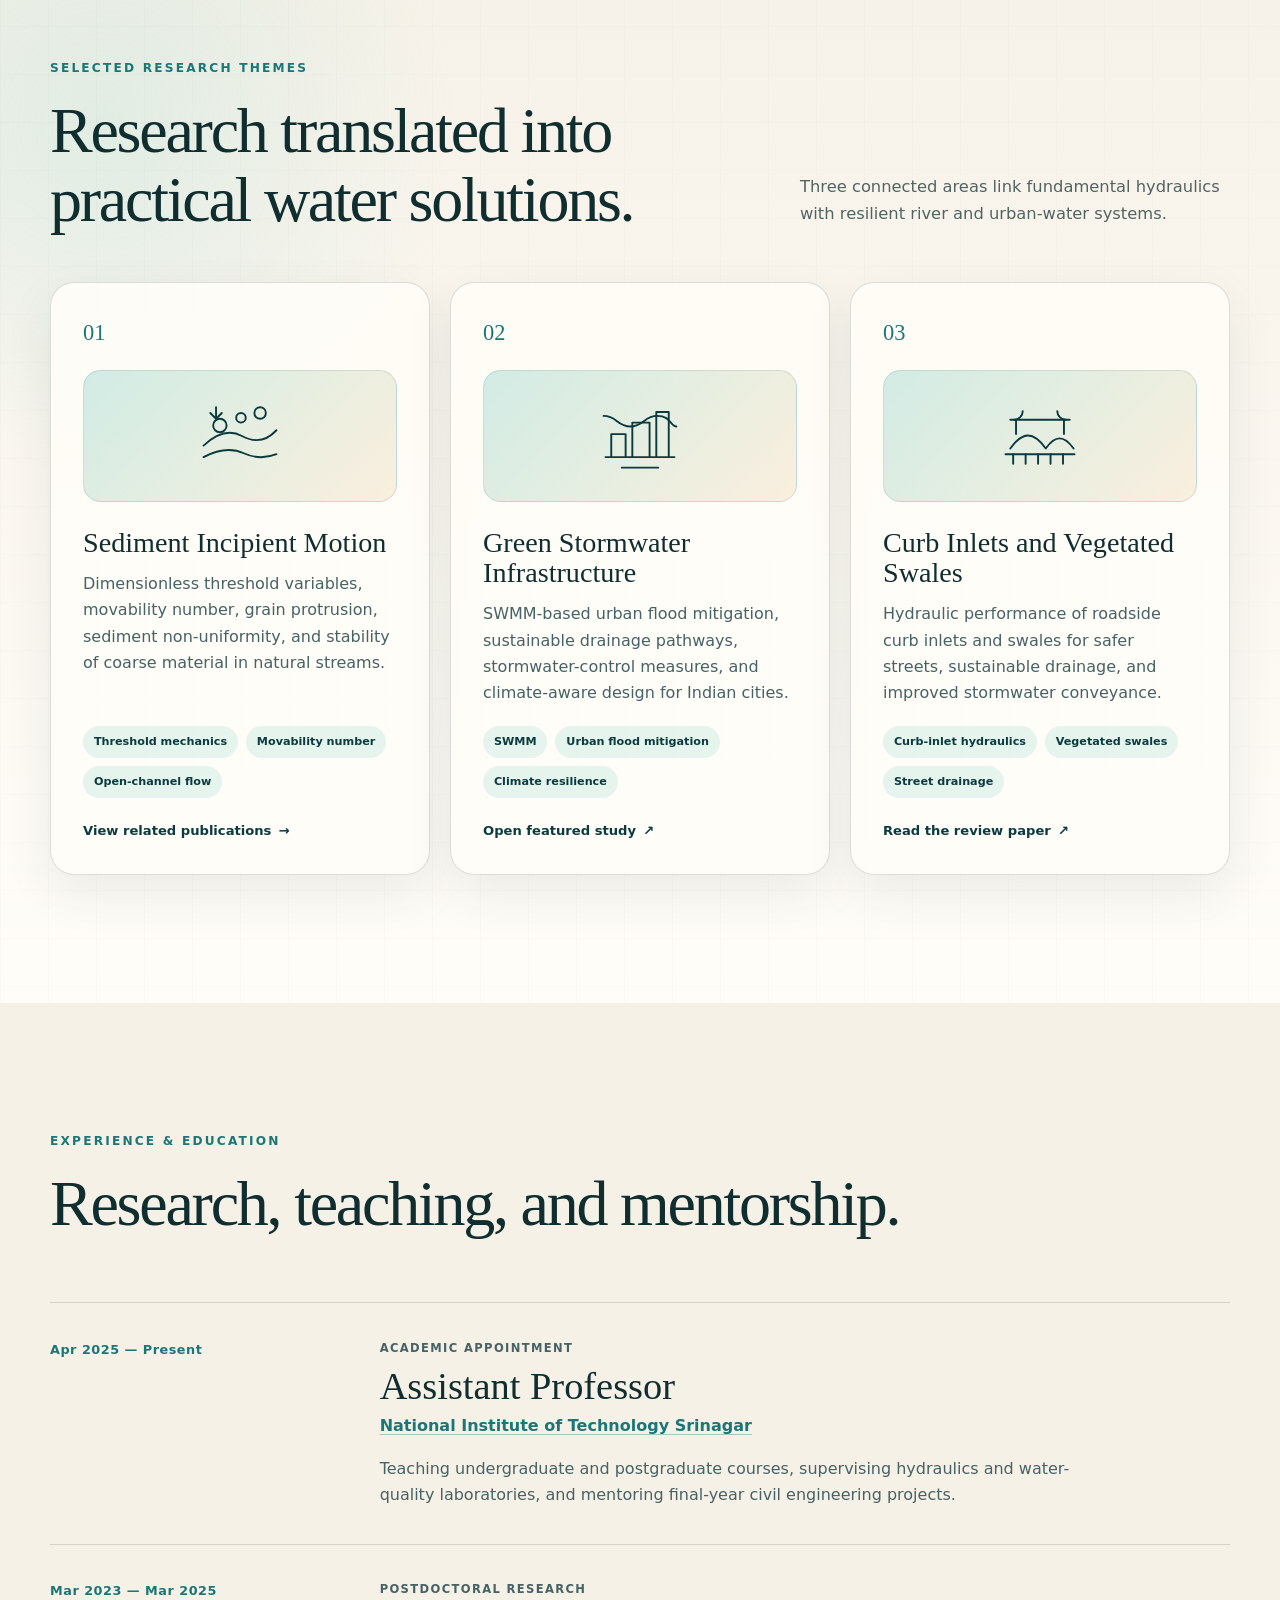
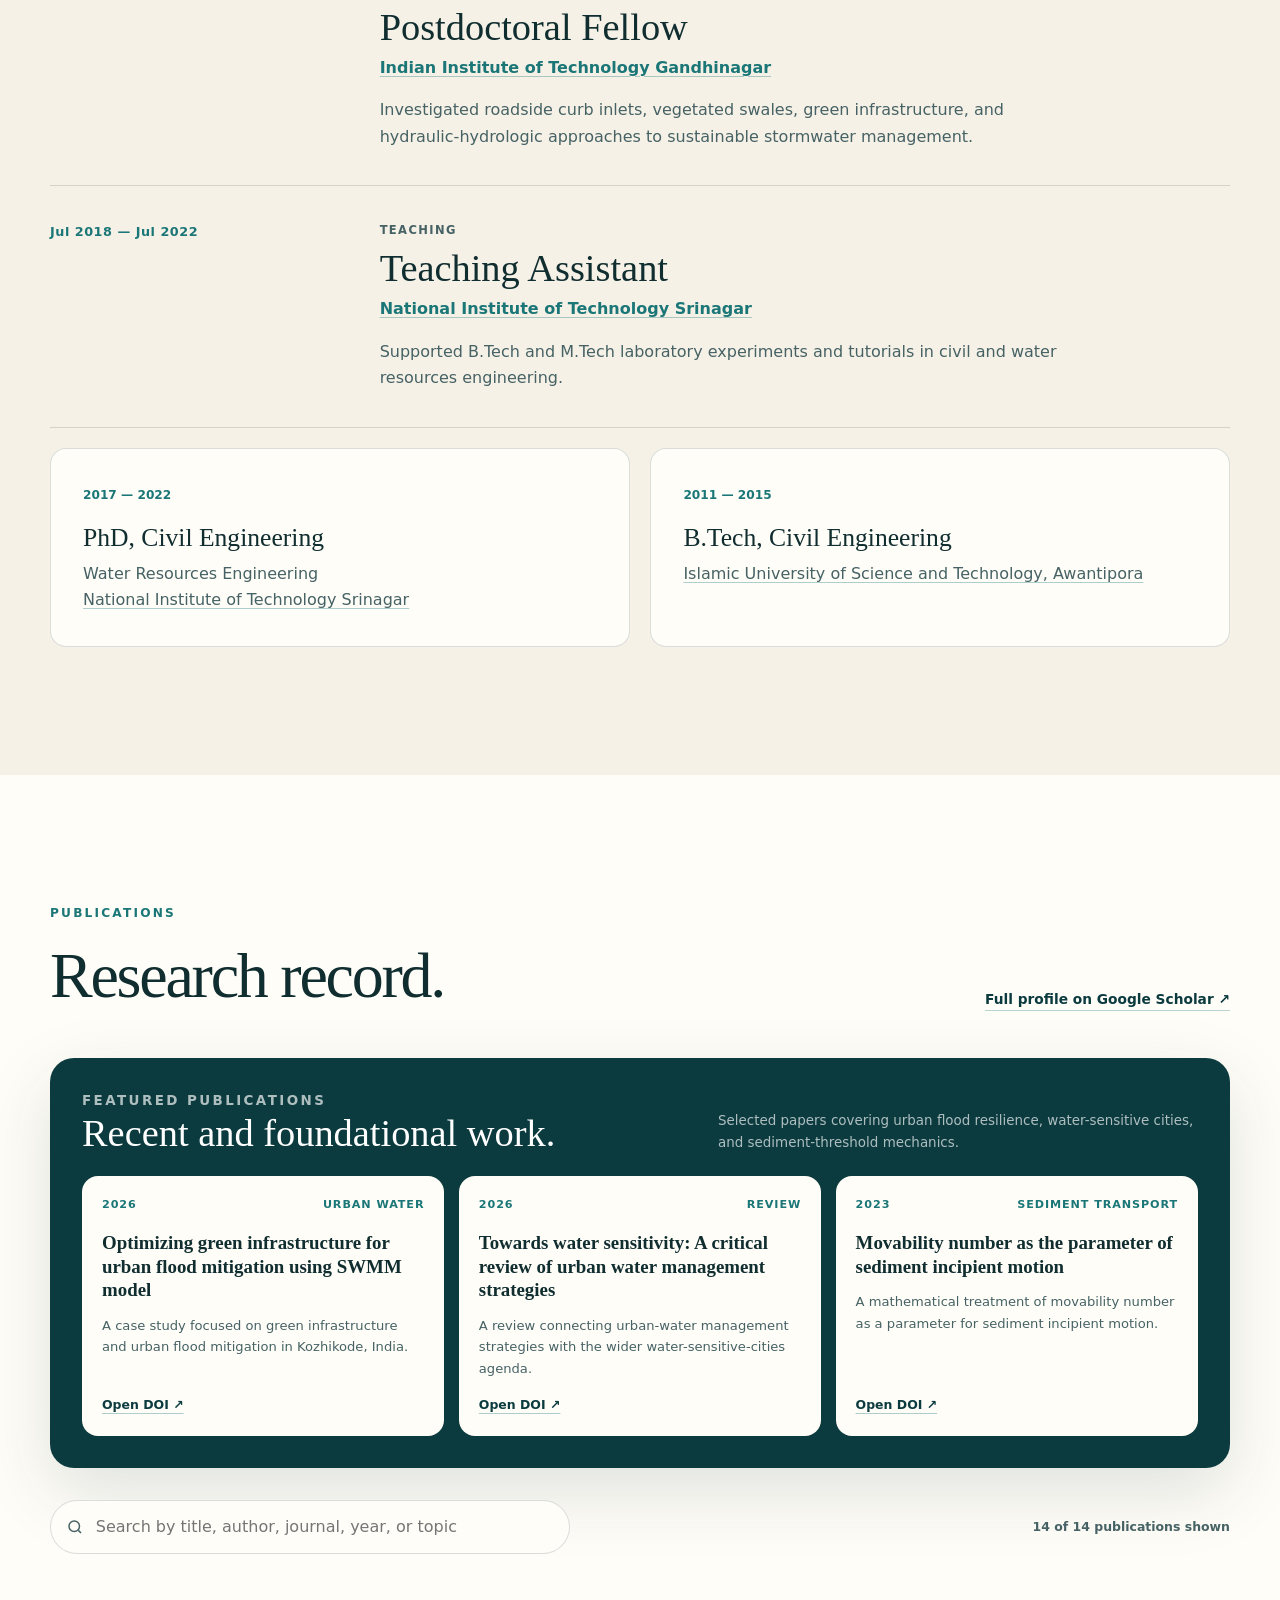
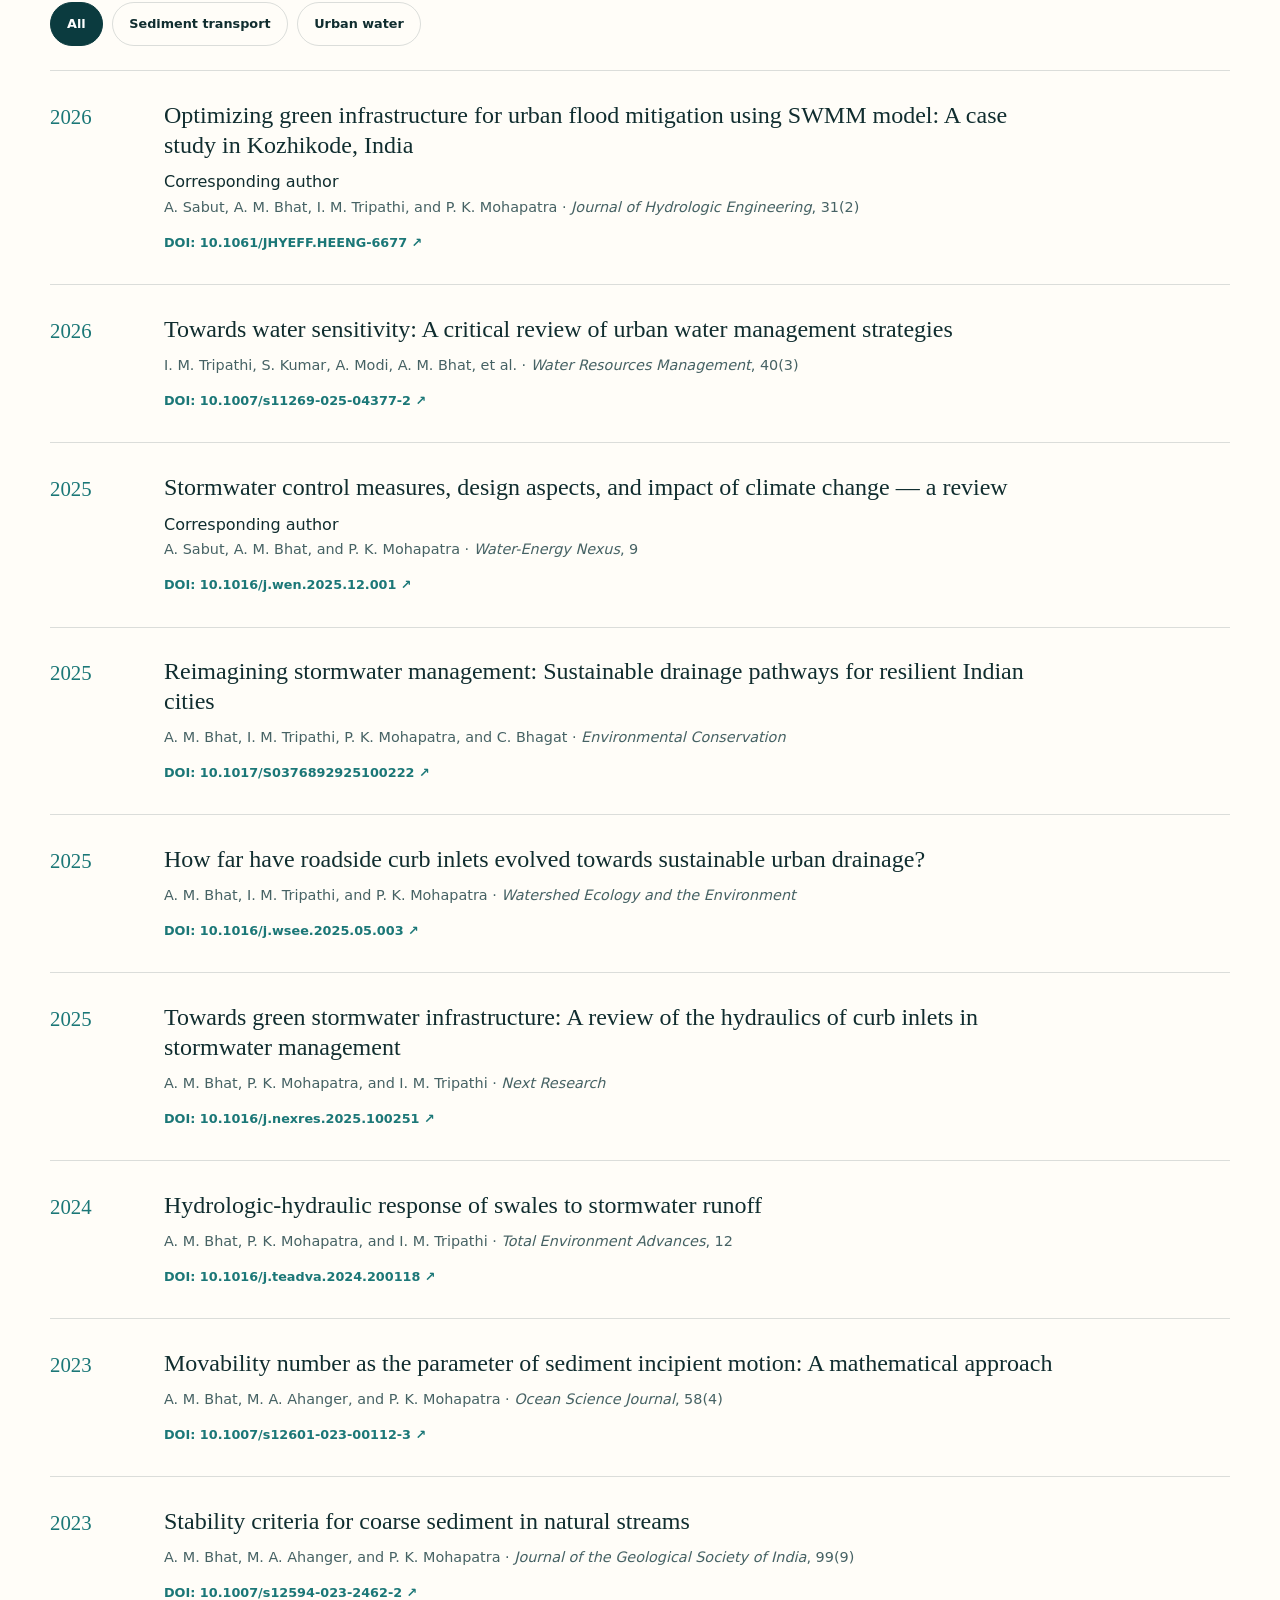
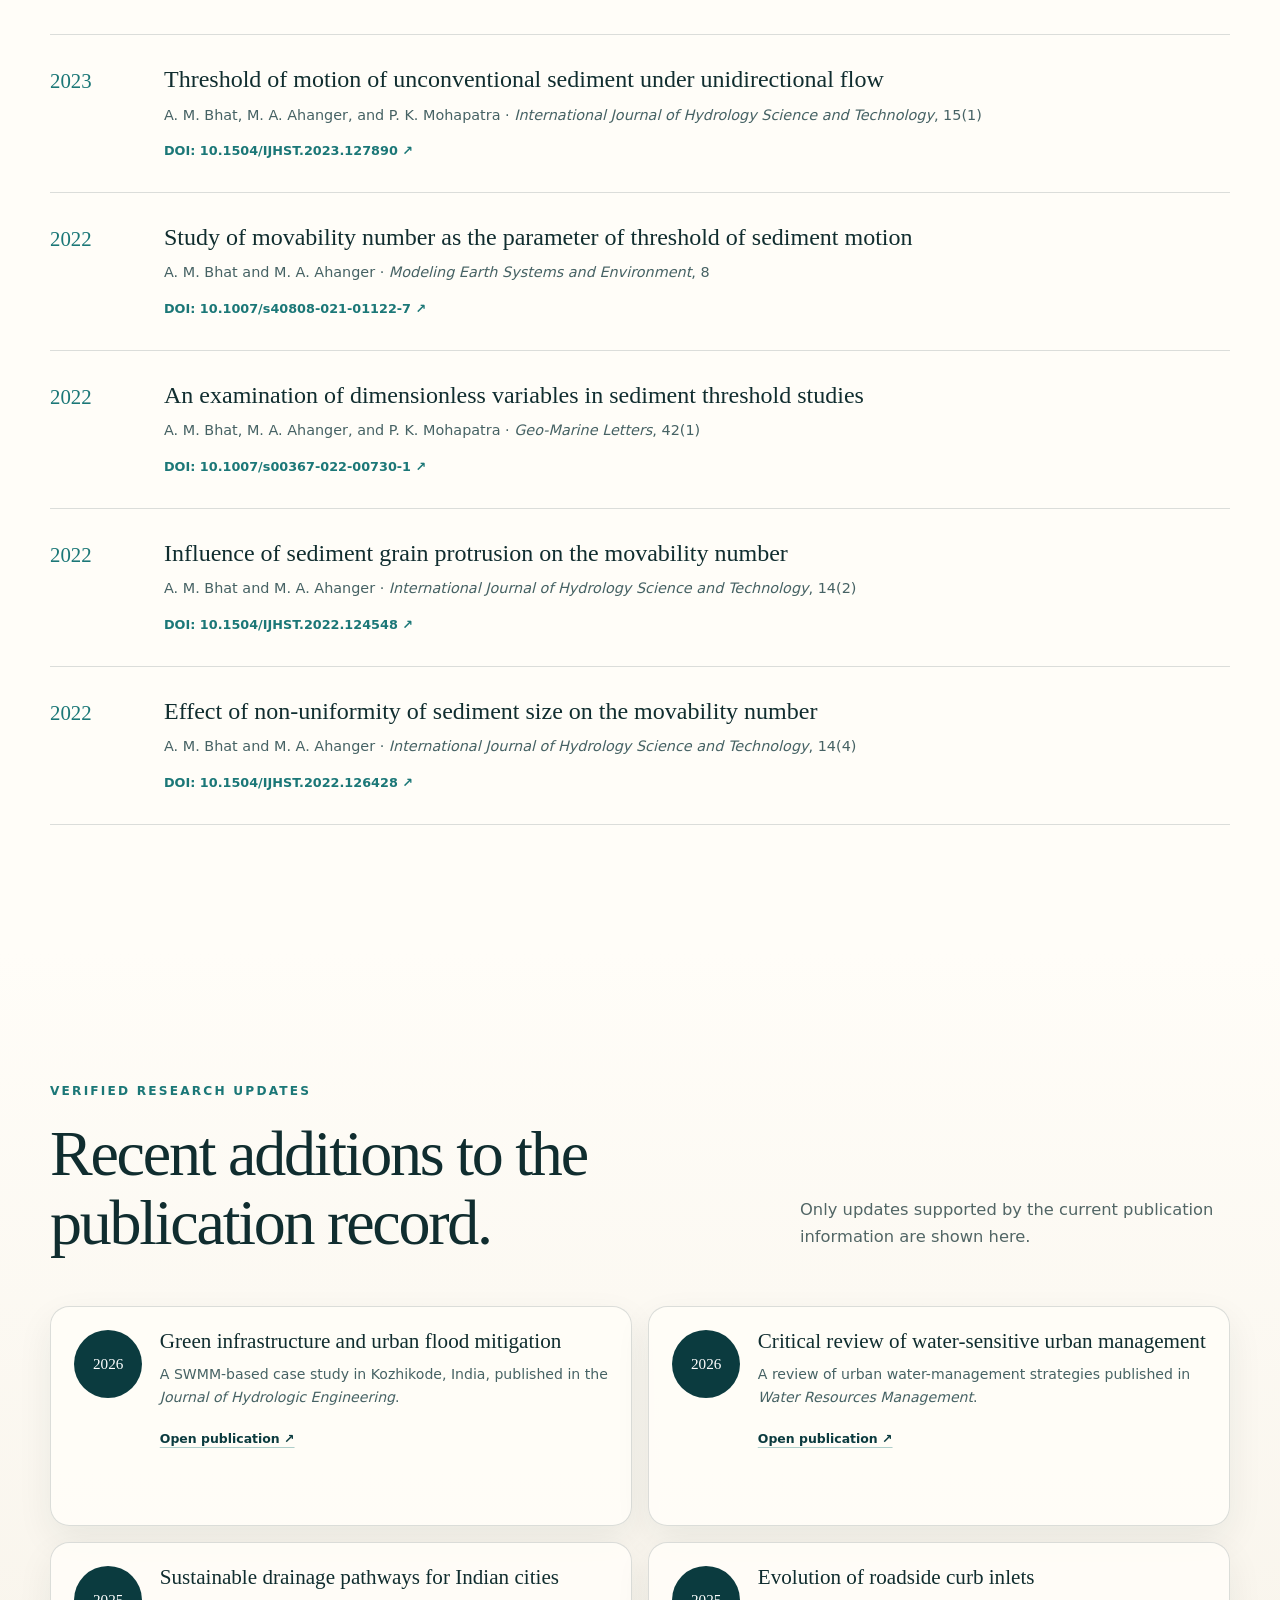
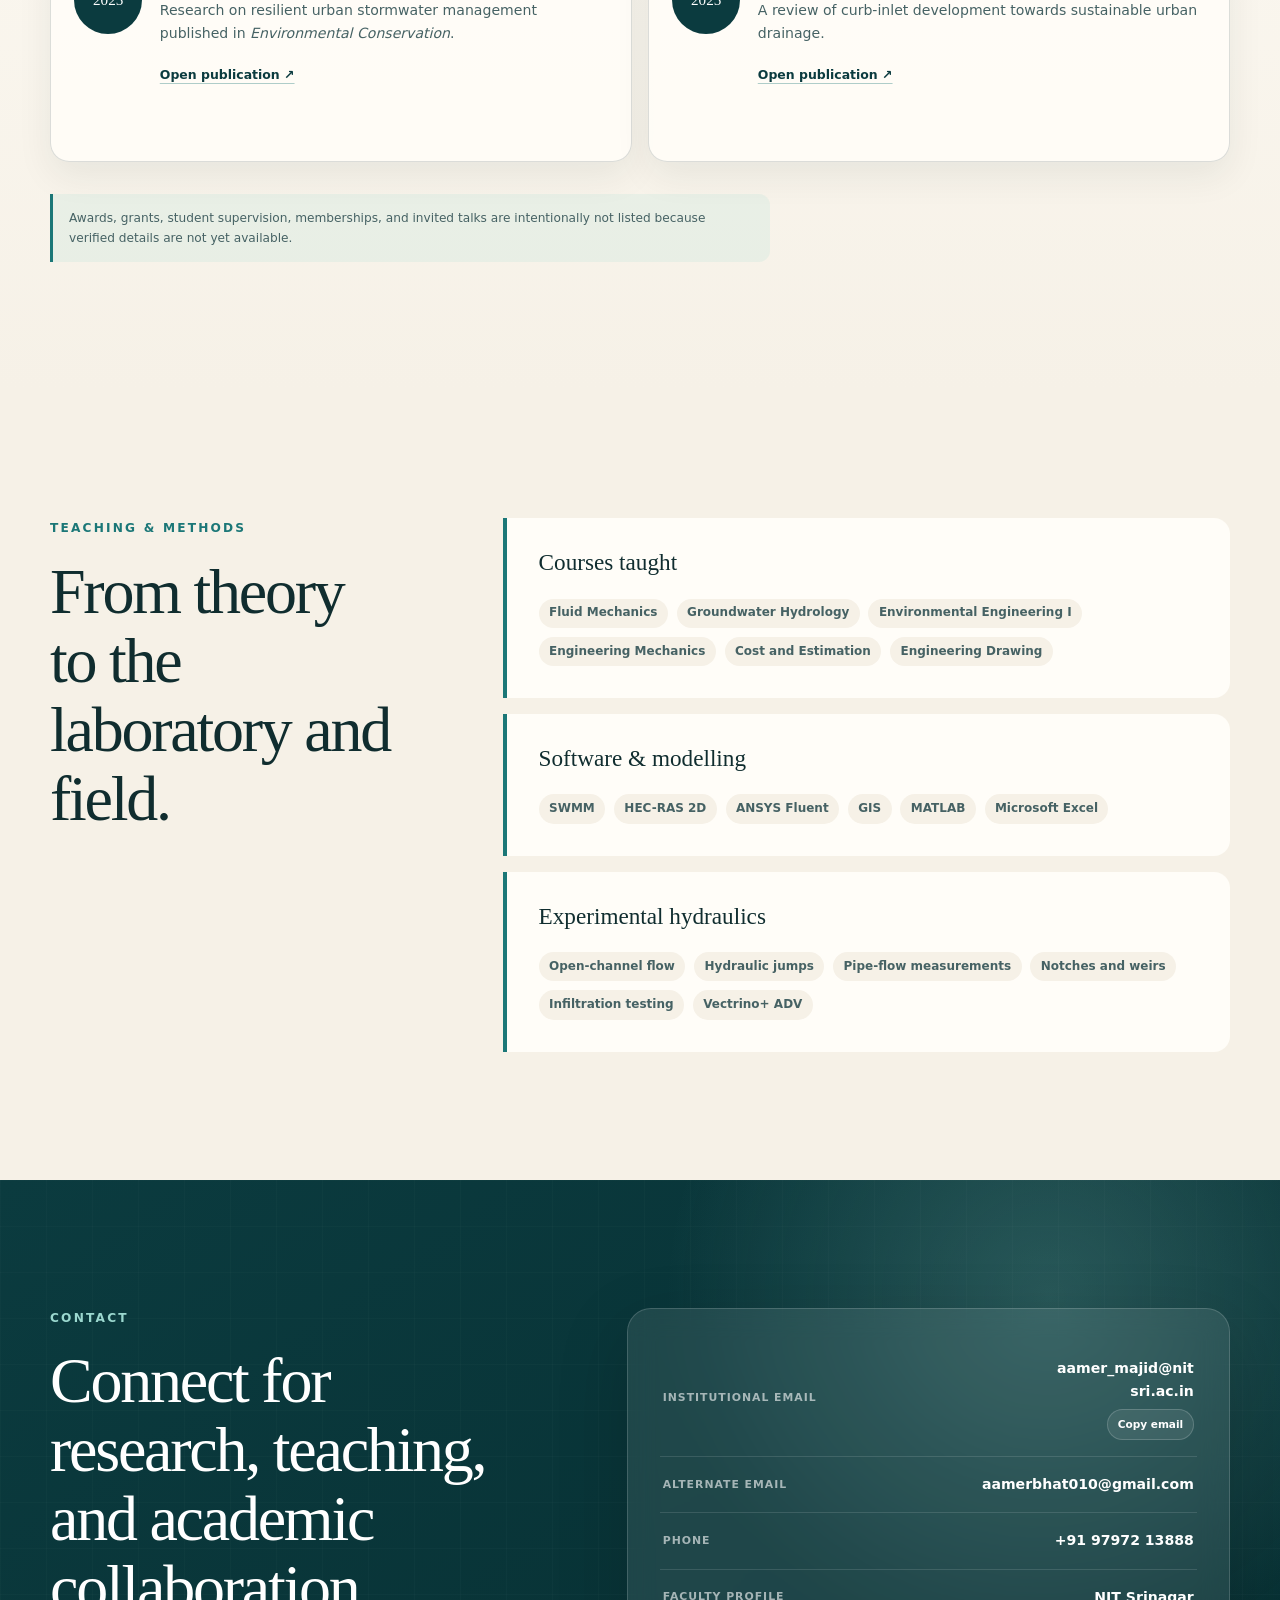
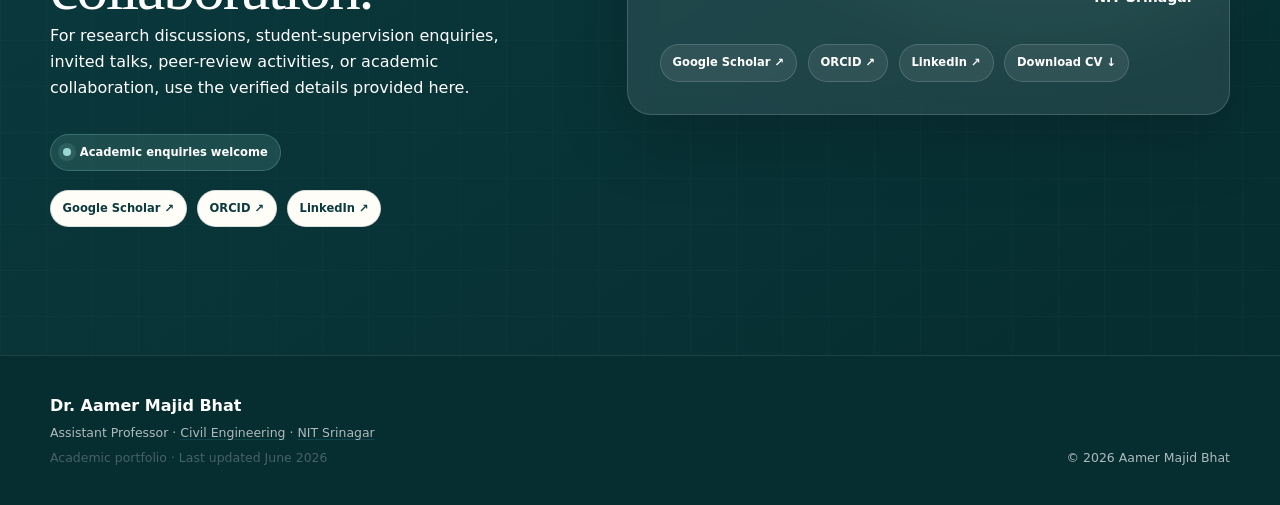
==== commit 41ed2de5: "Make professional portfolio content permanent" ====
--- a/index.html
+++ b/index.html
@@ -9,21 +9,32 @@
   <title>Dr. Aamer Majid Bhat | Water Resources &amp; Civil Engineering</title>
   <meta name="description" content="Academic portfolio of Dr. Aamer Majid Bhat, Assistant Professor at NIT Srinagar, working in sediment transport, urban hydrology, and sustainable stormwater management.">
   <meta name="author" content="Dr. Aamer Majid Bhat">
+<meta name="keywords" content="Aamer Majid Bhat, water resources engineering, sediment transport, urban hydrology, stormwater management, sustainable drainage, NIT Srinagar">
+<meta name="robots" content="index, follow, max-image-preview:large">
+<link rel="preload" as="image" href="assets/aamer-majid-bhat.webp" type="image/webp">
+<link rel="alternate" type="application/pdf" title="Curriculum Vitae of Dr. Aamer Majid Bhat" href="Aamer_CV.pdf">
   <meta name="theme-color" content="#0b3b3f">
   <link rel="canonical" href="https://sunilkumardhayal.github.io/aamer/">
   <link rel="icon" type="image/webp" sizes="any" href="assets/aamer-majid-bhat.webp?v=20260630-4">
 <link rel="shortcut icon" type="image/webp" href="assets/aamer-majid-bhat.webp?v=20260630-4">
 <link rel="apple-touch-icon" href="assets/aamer-majid-bhat.webp?v=20260630-4">
-  <link rel="stylesheet" href="styles.css?v=20260630-7">
-<link rel="stylesheet" href="portfolio-upgrade.css?v=20260630-7">
-
-  <meta property="og:type" content="website">
+  <link rel="stylesheet" href="styles.css?v=20260630-9">
+<link rel="stylesheet" href="portfolio-upgrade.css?v=20260630-9">
+<link rel="stylesheet" href="professional-static.css?v=20260630-9">
+
+  <meta property="og:type" content="profile">
+<meta property="og:site_name" content="Dr. Aamer Majid Bhat Academic Portfolio">
+<meta property="og:locale" content="en_IN">
   <meta property="og:title" content="Dr. Aamer Majid Bhat | Academic Portfolio">
   <meta property="og:description" content="Research in fluvial sediment transport, urban hydrology, and sustainable stormwater management.">
   <meta property="og:url" content="https://sunilkumardhayal.github.io/aamer/">
   <meta property="og:image" content="https://sunilkumardhayal.github.io/aamer/assets/aamer-majid-bhat.webp">
   <meta property="og:image:alt" content="Portrait of Dr. Aamer Majid Bhat">
   <meta name="twitter:card" content="summary_large_image">
+<meta name="twitter:title" content="Dr. Aamer Majid Bhat | Academic Portfolio">
+<meta name="twitter:description" content="Research in sediment transport, urban hydrology, sustainable drainage, and resilient stormwater management.">
+<meta name="twitter:image" content="https://sunilkumardhayal.github.io/aamer/assets/aamer-majid-bhat.webp">
+<meta name="twitter:image:alt" content="Portrait of Dr. Aamer Majid Bhat">
 
   <script type="application/ld+json">
   {
@@ -62,9 +73,59 @@
     ]
   }
   </script>
+
+<script type="application/ld+json">
+{
+  "@context": "https://schema.org",
+  "@graph": [
+    {
+      "@type": "ProfilePage",
+      "@id": "https://sunilkumardhayal.github.io/aamer/#profile-page",
+      "url": "https://sunilkumardhayal.github.io/aamer/",
+      "name": "Dr. Aamer Majid Bhat | Academic Portfolio",
+      "dateModified": "2026-06-30",
+      "mainEntity": {"@id": "https://sunilkumardhayal.github.io/aamer/#person"}
+    },
+    {
+      "@type": "Person",
+      "@id": "https://sunilkumardhayal.github.io/aamer/#person",
+      "name": "Dr. Aamer Majid Bhat",
+      "jobTitle": "Assistant Professor of Civil Engineering",
+      "worksFor": {"@type": "CollegeOrUniversity", "name": "National Institute of Technology Srinagar"},
+      "image": "https://sunilkumardhayal.github.io/aamer/assets/aamer-majid-bhat.webp",
+      "url": "https://sunilkumardhayal.github.io/aamer/",
+      "sameAs": [
+        "https://scholar.google.com/citations?user=DQRelcAAAAAJ&hl=en",
+        "https://orcid.org/0000-0002-8832-2789",
+        "https://www.linkedin.com/in/aamer-majid-bhat-ph-d-921149167/"
+      ],
+      "knowsAbout": ["Water Resources Engineering", "Sediment Transport", "Urban Hydrology", "Stormwater Management", "Sustainable Drainage"]
+    },
+    {
+      "@type": "ScholarlyArticle",
+      "name": "Optimizing green infrastructure for urban flood mitigation using SWMM model: A case study in Kozhikode, India",
+      "datePublished": "2026",
+      "url": "https://doi.org/10.1061/JHYEFF.HEENG-6677"
+    },
+    {
+      "@type": "ScholarlyArticle",
+      "name": "Towards water sensitivity: A critical review of urban water management strategies",
+      "datePublished": "2026",
+      "url": "https://doi.org/10.1007/s11269-025-04377-2"
+    },
+    {
+      "@type": "ScholarlyArticle",
+      "name": "Movability number as the parameter of sediment incipient motion: A mathematical approach",
+      "datePublished": "2023",
+      "url": "https://doi.org/10.1007/s12601-023-00112-3"
+    }
+  ]
+}
+</script>
 </head>
 <body>
   <a class="skip-link" href="#main-content">Skip to content</a>
+        <noscript><p class="container no-script-notice">This portfolio remains fully readable without JavaScript. Publication search, filtering, copy buttons, and the mobile menu require JavaScript.</p></noscript>
 
   <header class="site-header" data-header>
     <div class="container nav-wrap">
@@ -106,6 +167,7 @@
           <div class="hero-actions">
             <a class="button button-primary" href="#research">Explore research</a>
             <a class="button button-ghost" href="Aamer_CV.pdf" download>Download CV</a>
+        <a class="button button-ghost hero-contact-button" href="#contact">Contact me</a>
           </div>
           <nav class="profile-links" aria-label="Academic profiles">
             <a href="https://scholar.google.com/citations?user=DQRelcAAAAAJ&hl=en" target="_blank" rel="noopener">Google Scholar <span aria-hidden="true">↗</span></a>
@@ -118,13 +180,13 @@
           <div class="portrait-frame">
             <picture>
               <source srcset="assets/aamer-majid-bhat.webp" type="image/webp">
-              <img src="assets/aamer-majid-bhat.webp" alt="Portrait of Dr. Aamer Majid Bhat" width="1080" height="1216">
+              <img src="assets/aamer-majid-bhat.webp" alt="Portrait of Dr. Aamer Majid Bhat" width="1080" height="1216" loading="eager" decoding="async" fetchpriority="high">
             </picture>
             <div class="portrait-accent" aria-hidden="true"></div>
           </div>
           <div class="hero-note">
             <span class="note-index">01</span>
-            <p><strong>Research focus</strong><br>From sediment thresholds to water-sensitive cities.</p>
+            <p><strong>Research focus</strong><br>From sediment incipient motion to water-sensitive cities.</p>
           </div>
         </div>
       </div>
@@ -226,6 +288,54 @@
       </div>
     </section>
 
+
+<section id="projects" class="section projects-section">
+  <div class="container">
+    <div class="section-heading section-heading-row reveal">
+      <div>
+        <p class="eyebrow">Selected research themes</p>
+        <h2>Research translated into practical water solutions.</h2>
+      </div>
+      <p class="projects-intro">Three connected areas link fundamental hydraulics with resilient river and urban-water systems.</p>
+    </div>
+
+    <div class="project-grid">
+      <article class="project-card reveal">
+        <span class="project-number">01</span>
+        <div class="project-visual" aria-hidden="true">
+          <svg viewBox="0 0 96 96"><path d="M10 58c14-13 27-17 40-10s25 6 36-6"/><path d="M10 70c15-8 29-10 42-4s24 5 34 1"/><circle cx="27" cy="37" r="7"/><circle cx="49" cy="29" r="5"/><circle cx="69" cy="24" r="6"/><path d="M23 18v12m-6-6 6 6 6-6"/></svg>
+        </div>
+        <h3>Sediment Incipient Motion</h3>
+        <p>Dimensionless threshold variables, movability number, grain protrusion, sediment non-uniformity, and stability of coarse material in natural streams.</p>
+        <ul class="project-tags"><li>Threshold mechanics</li><li>Movability number</li><li>Open-channel flow</li></ul>
+        <a class="project-link" href="#publications" data-project-filter="sediment">View related publications <span aria-hidden="true">→</span></a>
+      </article>
+
+      <article class="project-card reveal">
+        <span class="project-number">02</span>
+        <div class="project-visual" aria-hidden="true">
+          <svg viewBox="0 0 96 96"><path d="M12 70h72"/><path d="M18 70V46h15v24M40 70V34h18v36M65 70V23h13v47"/><path d="M10 27c14 0 14 11 28 11s14-11 28-11 14 11 20 11"/><path d="M29 81h38"/></svg>
+        </div>
+        <h3>Green Stormwater Infrastructure</h3>
+        <p>SWMM-based urban flood mitigation, sustainable drainage pathways, stormwater-control measures, and climate-aware design for Indian cities.</p>
+        <ul class="project-tags"><li>SWMM</li><li>Urban flood mitigation</li><li>Climate resilience</li></ul>
+        <a class="project-link" href="https://doi.org/10.1061/JHYEFF.HEENG-6677" target="_blank" rel="noopener">Open featured study <span aria-hidden="true">↗</span></a>
+      </article>
+
+      <article class="project-card reveal">
+        <span class="project-number">03</span>
+        <div class="project-visual" aria-hidden="true">
+          <svg viewBox="0 0 96 96"><path d="M12 67h72"/><path d="M17 61c13-18 24-18 37 0 10-14 19-14 29 0"/><path d="M20 67v10m13-10v10m13-10v10m13-10v10m13-10v10"/><path d="M17 31h62"/><path d="M23 31v15m50-15v15"/><path d="M30 22c0 5-4 9-9 9m45-9c0 5 4 9 9 9"/></svg>
+        </div>
+        <h3>Curb Inlets and Vegetated Swales</h3>
+        <p>Hydraulic performance of roadside curb inlets and swales for safer streets, sustainable drainage, and improved stormwater conveyance.</p>
+        <ul class="project-tags"><li>Curb-inlet hydraulics</li><li>Vegetated swales</li><li>Street drainage</li></ul>
+        <a class="project-link" href="https://doi.org/10.1016/j.wsee.2025.05.003" target="_blank" rel="noopener">Read the review paper <span aria-hidden="true">↗</span></a>
+      </article>
+    </div>
+  </div>
+</section>
+
     <section id="experience" class="section experience-section">
       <div class="container">
         <div class="section-heading reveal">
@@ -299,6 +409,46 @@
           <a class="text-link" href="https://scholar.google.com/citations?user=DQRelcAAAAAJ&hl=en" target="_blank" rel="noopener">Full profile on Google Scholar <span aria-hidden="true">↗</span></a>
         </div>
 
+
+    <section class="featured-publications reveal" aria-labelledby="featured-publications-title">
+      <div class="featured-publications-header">
+        <div>
+          <p class="eyebrow">Featured publications</p>
+          <h3 id="featured-publications-title">Recent and foundational work.</h3>
+        </div>
+        <p>Selected papers covering urban flood resilience, water-sensitive cities, and sediment-threshold mechanics.</p>
+      </div>
+      <div class="featured-grid">
+        <article class="featured-paper">
+          <div class="featured-paper-meta"><span>2026</span><span>Urban water</span></div>
+          <h4>Optimizing green infrastructure for urban flood mitigation using SWMM model</h4>
+          <p>A case study focused on green infrastructure and urban flood mitigation in Kozhikode, India.</p>
+          <a href="https://doi.org/10.1061/JHYEFF.HEENG-6677" target="_blank" rel="noopener">Open DOI <span aria-hidden="true">↗</span></a>
+        </article>
+        <article class="featured-paper">
+          <div class="featured-paper-meta"><span>2026</span><span>Review</span></div>
+          <h4>Towards water sensitivity: A critical review of urban water management strategies</h4>
+          <p>A review connecting urban-water management strategies with the wider water-sensitive-cities agenda.</p>
+          <a href="https://doi.org/10.1007/s11269-025-04377-2" target="_blank" rel="noopener">Open DOI <span aria-hidden="true">↗</span></a>
+        </article>
+        <article class="featured-paper">
+          <div class="featured-paper-meta"><span>2023</span><span>Sediment transport</span></div>
+          <h4>Movability number as the parameter of sediment incipient motion</h4>
+          <p>A mathematical treatment of movability number as a parameter for sediment incipient motion.</p>
+          <a href="https://doi.org/10.1007/s12601-023-00112-3" target="_blank" rel="noopener">Open DOI <span aria-hidden="true">↗</span></a>
+        </article>
+      </div>
+    </section>
+
+    <div class="publication-toolbar reveal">
+      <label class="publication-search-wrap">
+        <span class="sr-only">Search publications</span>
+        <svg viewBox="0 0 24 24" fill="none" stroke="currentColor" stroke-width="2" aria-hidden="true"><circle cx="11" cy="11" r="7"></circle><path d="m20 20-3.5-3.5"></path></svg>
+        <input class="publication-search" type="search" placeholder="Search by title, author, journal, year, or topic" autocomplete="off">
+      </label>
+      <p class="publication-results-count" aria-live="polite"></p>
+    </div>
+
         <div class="publication-filters reveal" role="group" aria-label="Filter publications">
           <button class="filter-button is-active" type="button" data-filter="all" aria-pressed="true">All</button>
           <button class="filter-button" type="button" data-filter="sediment" aria-pressed="false">Sediment transport</button>
@@ -434,8 +584,29 @@
             </div>
           </article>
         </div>
+        <p class="publication-empty-state" hidden>No publications match this search. Try a broader keyword or select another category.</p>
       </div>
     </section>
+
+
+<section id="updates" class="section recent-updates-section">
+  <div class="container">
+    <div class="section-heading section-heading-row reveal">
+      <div>
+        <p class="eyebrow">Verified research updates</p>
+        <h2>Recent additions to the publication record.</h2>
+      </div>
+      <p class="projects-intro">Only updates supported by the current publication information are shown here.</p>
+    </div>
+    <div class="updates-grid">
+      <article class="update-card reveal"><span class="update-year">2026</span><div><h3>Green infrastructure and urban flood mitigation</h3><p>A SWMM-based case study in Kozhikode, India, published in the <em>Journal of Hydrologic Engineering</em>.</p><a href="https://doi.org/10.1061/JHYEFF.HEENG-6677" target="_blank" rel="noopener">Open publication ↗</a></div></article>
+      <article class="update-card reveal"><span class="update-year">2026</span><div><h3>Critical review of water-sensitive urban management</h3><p>A review of urban water-management strategies published in <em>Water Resources Management</em>.</p><a href="https://doi.org/10.1007/s11269-025-04377-2" target="_blank" rel="noopener">Open publication ↗</a></div></article>
+      <article class="update-card reveal"><span class="update-year">2025</span><div><h3>Sustainable drainage pathways for Indian cities</h3><p>Research on resilient urban stormwater management published in <em>Environmental Conservation</em>.</p><a href="https://doi.org/10.1017/S0376892925100222" target="_blank" rel="noopener">Open publication ↗</a></div></article>
+      <article class="update-card reveal"><span class="update-year">2025</span><div><h3>Evolution of roadside curb inlets</h3><p>A review of curb-inlet development towards sustainable urban drainage.</p><a href="https://doi.org/10.1016/j.wsee.2025.05.003" target="_blank" rel="noopener">Open publication ↗</a></div></article>
+    </div>
+    <p class="verified-note">Awards, grants, student supervision, memberships, and invited talks are intentionally not listed because verified details are not yet available.</p>
+  </div>
+</section>
 
     <section id="teaching" class="section teaching-section">
       <div class="container teaching-grid">
@@ -480,6 +651,37 @@
         </div>
       </div>
     </section>
+
+<section id="contact" class="section contact-section">
+  <div class="container contact-grid">
+    <div class="contact-intro reveal">
+      <p class="eyebrow">Contact</p>
+      <h2>Connect for research, teaching, and academic collaboration.</h2>
+      <p>For research discussions, student-supervision enquiries, invited talks, peer-review activities, or academic collaboration, use the verified details provided here.</p>
+      <span class="contact-availability">Academic enquiries welcome</span>
+      <div class="profile-proof-strip" aria-label="Verified academic profiles">
+        <a href="https://scholar.google.com/citations?user=DQRelcAAAAAJ&hl=en" target="_blank" rel="noopener">Google Scholar ↗</a>
+        <a href="https://orcid.org/0000-0002-8832-2789" target="_blank" rel="noopener">ORCID ↗</a>
+        <a href="https://www.linkedin.com/in/aamer-majid-bhat-ph-d-921149167/" target="_blank" rel="noopener">LinkedIn ↗</a>
+      </div>
+    </div>
+    <div class="contact-card reveal">
+      <ul class="contact-list">
+        <li class="contact-copy-row"><span>Institutional email</span><div><strong>aamer_majid@nitsri.ac.in</strong><button class="copy-email-button" type="button" data-copy-email="aamer_majid@nitsri.ac.in">Copy email</button></div></li>
+        <li><a href="mailto:aamerbhat010@gmail.com"><span>Alternate email</span><strong>aamerbhat010@gmail.com</strong></a></li>
+        <li><a href="tel:+919797213888"><span>Phone</span><strong>+91 97972 13888</strong></a></li>
+        <li><a href="https://nitsri.ac.in/Department/DisplayDeptPage.aspx?ItemID=oaoke&amp;nDeptID=c&amp;page=maigs" target="_blank" rel="noopener"><span>Faculty profile</span><strong>NIT Srinagar</strong></a></li>
+      </ul>
+      <nav class="contact-profile-links" aria-label="Academic and professional profiles">
+        <a href="https://scholar.google.com/citations?user=DQRelcAAAAAJ&hl=en" target="_blank" rel="noopener">Google Scholar ↗</a>
+        <a href="https://orcid.org/0000-0002-8832-2789" target="_blank" rel="noopener">ORCID ↗</a>
+        <a href="https://www.linkedin.com/in/aamer-majid-bhat-ph-d-921149167/" target="_blank" rel="noopener">LinkedIn ↗</a>
+        <a href="Aamer_CV.pdf" download>Download CV ↓</a>
+      </nav>
+    </div>
+  </div>
+</section>
+
   </main>
 
   <footer class="site-footer">
@@ -487,14 +689,26 @@
       <div>
         <strong>Dr. Aamer Majid Bhat</strong>
         <p>Assistant Professor · <a class="institution-link" href="https://nitsri.ac.in/Department/DisplayDeptPage.aspx?ItemID=oaoke&amp;nDeptID=c&amp;page=maigs" target="_blank" rel="noopener">Civil Engineering</a> · <a class="institution-link" href="https://www.nitsri.ac.in/" target="_blank" rel="noopener">NIT Srinagar</a></p>
+        <p class="site-updated">Academic portfolio · Last updated June 2026</p>
       </div>
       <p>© <span data-year></span> Aamer Majid Bhat</p>
     </div>
   </footer>
-  <a class="floating-cv-button" href="Aamer_CV.pdf" download aria-label="Download Aamer Majid Bhat CV">
-    <span aria-hidden="true">↓</span> Download CV
-  </a>
-
-  <script src="script.js?v=20260630-7" defer></script>
+
+<aside id="floating-contact-panel" class="floating-contact-panel" aria-label="Contact Dr. Aamer Majid Bhat" hidden>
+  <div class="floating-panel-header"><div><h2>Contact Me</h2><p>Choose the most convenient way to connect.</p></div><button class="floating-panel-close" type="button" data-contact-close aria-label="Close contact panel">×</button></div>
+  <div class="floating-panel-links">
+    <a href="mailto:aamer_majid@nitsri.ac.in"><span>Institutional email</span><span>↗</span></a>
+    <a href="mailto:aamerbhat010@gmail.com"><span>Alternate email</span><span>↗</span></a>
+    <a href="tel:+919797213888"><span>Call +91 97972 13888</span><span>↗</span></a>
+    <a href="#contact"><span>Full contact section</span><span>↓</span></a>
+  </div>
+</aside>
+<div class="floating-actions" data-floating-actions>
+  <button class="floating-contact-button" type="button" data-contact-toggle aria-expanded="false" aria-controls="floating-contact-panel"><svg width="18" height="18" viewBox="0 0 24 24" fill="none" stroke="currentColor" stroke-width="2" stroke-linecap="round" stroke-linejoin="round" aria-hidden="true"><path d="M21 15a4 4 0 0 1-4 4H8l-5 3V7a4 4 0 0 1 4-4h10a4 4 0 0 1 4 4z"></path></svg>Contact Me</button>
+  <div class="floating-secondary-row"><a class="floating-cv-link" href="Aamer_CV.pdf" download aria-label="Download Aamer Majid Bhat CV"><span aria-hidden="true">↓</span> CV</a><a class="floating-top-button" href="#home" data-to-top aria-label="Back to top"><svg width="19" height="19" viewBox="0 0 24 24" fill="none" stroke="currentColor" stroke-width="2" stroke-linecap="round" stroke-linejoin="round" aria-hidden="true"><path d="M12 19V5"></path><path d="m5 12 7-7 7 7"></path></svg></a></div>
+</div>
+
+  <script src="script.js?v=20260630-9" defer></script>
 </body>
 </html>
--- a/professional-static.css
+++ b/professional-static.css
@@ -0,0 +1,137 @@
+/* Permanent professional sections and verified research updates */
+
+.recent-updates-section {
+  background: linear-gradient(180deg, var(--paper), var(--cream));
+}
+
+.updates-grid {
+  display: grid;
+  margin-top: 3rem;
+  grid-template-columns: repeat(2, minmax(0, 1fr));
+  gap: 1rem;
+}
+
+.update-card {
+  display: grid;
+  min-height: 220px;
+  padding: 1.45rem;
+  grid-template-columns: auto 1fr;
+  gap: 1.1rem;
+  background: rgba(255, 253, 248, 0.9);
+  border: 1px solid var(--line);
+  border-radius: 1.2rem;
+  box-shadow: 0 14px 36px rgba(6, 45, 48, 0.07);
+  transition: border-color 180ms ease, box-shadow 180ms ease, transform 180ms ease;
+}
+
+.update-card:hover {
+  border-color: rgba(27, 119, 119, 0.32);
+  box-shadow: 0 22px 52px rgba(6, 45, 48, 0.12);
+  transform: translateY(-3px);
+}
+
+.update-year {
+  display: grid;
+  width: 68px;
+  height: 68px;
+  place-items: center;
+  color: var(--white);
+  background: var(--deep);
+  border-radius: 50%;
+  font-family: Georgia, "Times New Roman", serif;
+  font-size: 0.95rem;
+}
+
+.update-card h3 {
+  margin-bottom: 0.65rem;
+  font-family: Georgia, "Times New Roman", serif;
+  font-size: 1.32rem;
+  font-weight: 500;
+}
+
+.update-card p {
+  margin-bottom: 1rem;
+  color: var(--ink-soft);
+  font-size: 0.88rem;
+}
+
+.update-card a {
+  color: var(--deep);
+  font-size: 0.78rem;
+  font-weight: 900;
+  text-decoration: underline;
+  text-decoration-color: rgba(27, 119, 119, 0.35);
+  text-underline-offset: 0.28rem;
+}
+
+.verified-note {
+  max-width: 720px;
+  margin: 2rem 0 0;
+  padding: 0.9rem 1rem;
+  color: var(--ink-soft);
+  background: rgba(155, 216, 207, 0.16);
+  border-left: 3px solid var(--teal);
+  border-radius: 0 0.7rem 0.7rem 0;
+  font-size: 0.76rem;
+}
+
+.profile-proof-strip {
+  display: flex;
+  flex-wrap: wrap;
+  gap: 0.65rem;
+  margin-top: 1.2rem;
+}
+
+.profile-proof-strip a {
+  padding: 0.5rem 0.72rem;
+  color: var(--deep);
+  background: var(--paper);
+  border: 1px solid var(--line);
+  border-radius: 999px;
+  font-size: 0.72rem;
+  font-weight: 900;
+}
+
+.profile-proof-strip a:hover {
+  border-color: var(--teal);
+  color: var(--teal);
+}
+
+.no-script-notice {
+  margin: calc(var(--header-height) + 1rem) auto 0;
+  padding: 0.85rem 1rem;
+  color: var(--deep);
+  background: #fff3cd;
+  border: 1px solid #ead79c;
+  border-radius: 0.8rem;
+  font-size: 0.8rem;
+}
+
+.publication-item mark {
+  padding: 0.05em 0.12em;
+  color: inherit;
+  background: rgba(226, 183, 108, 0.3);
+  border-radius: 0.18em;
+}
+
+@media (max-width: 760px) {
+  .updates-grid {
+    grid-template-columns: 1fr;
+  }
+
+  .update-card {
+    grid-template-columns: 1fr;
+  }
+
+  .update-year {
+    width: 58px;
+    height: 58px;
+  }
+}
+
+@media print {
+  .recent-updates-section,
+  .profile-proof-strip {
+    break-inside: avoid;
+  }
+}
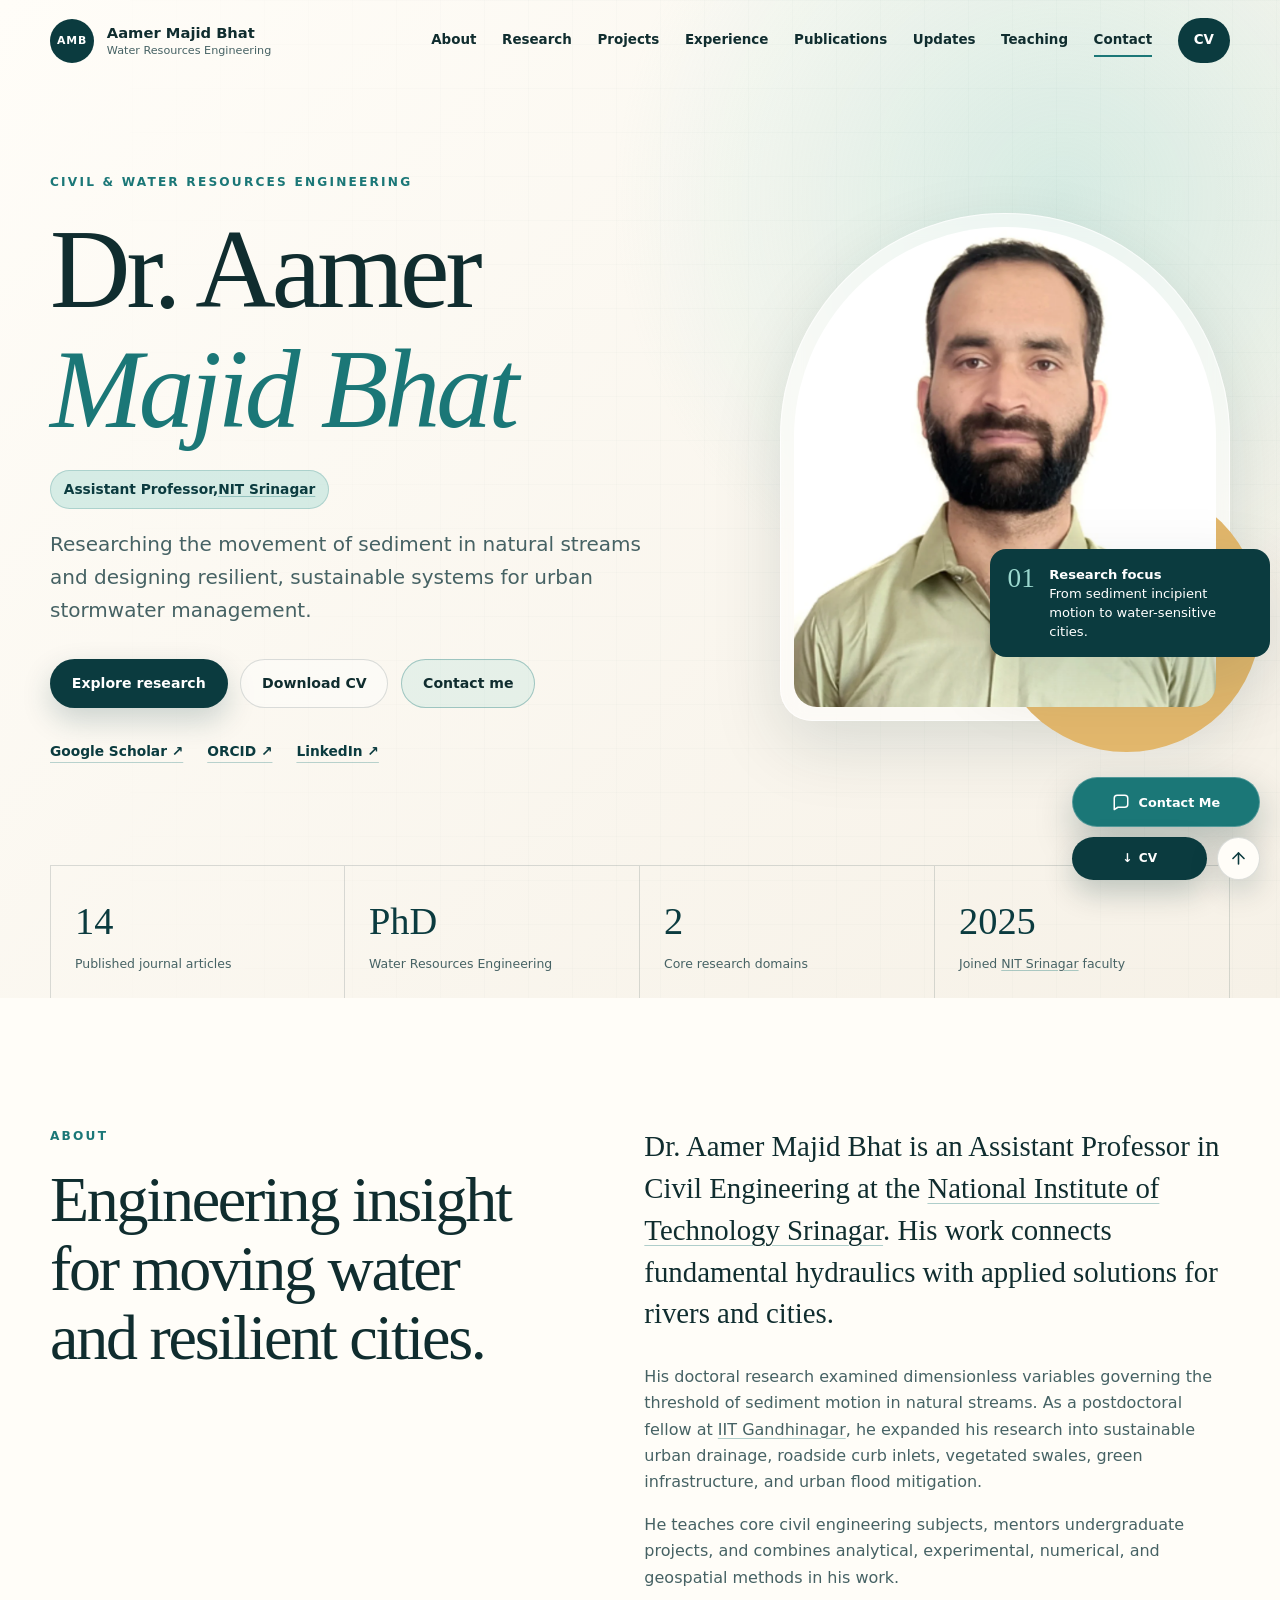
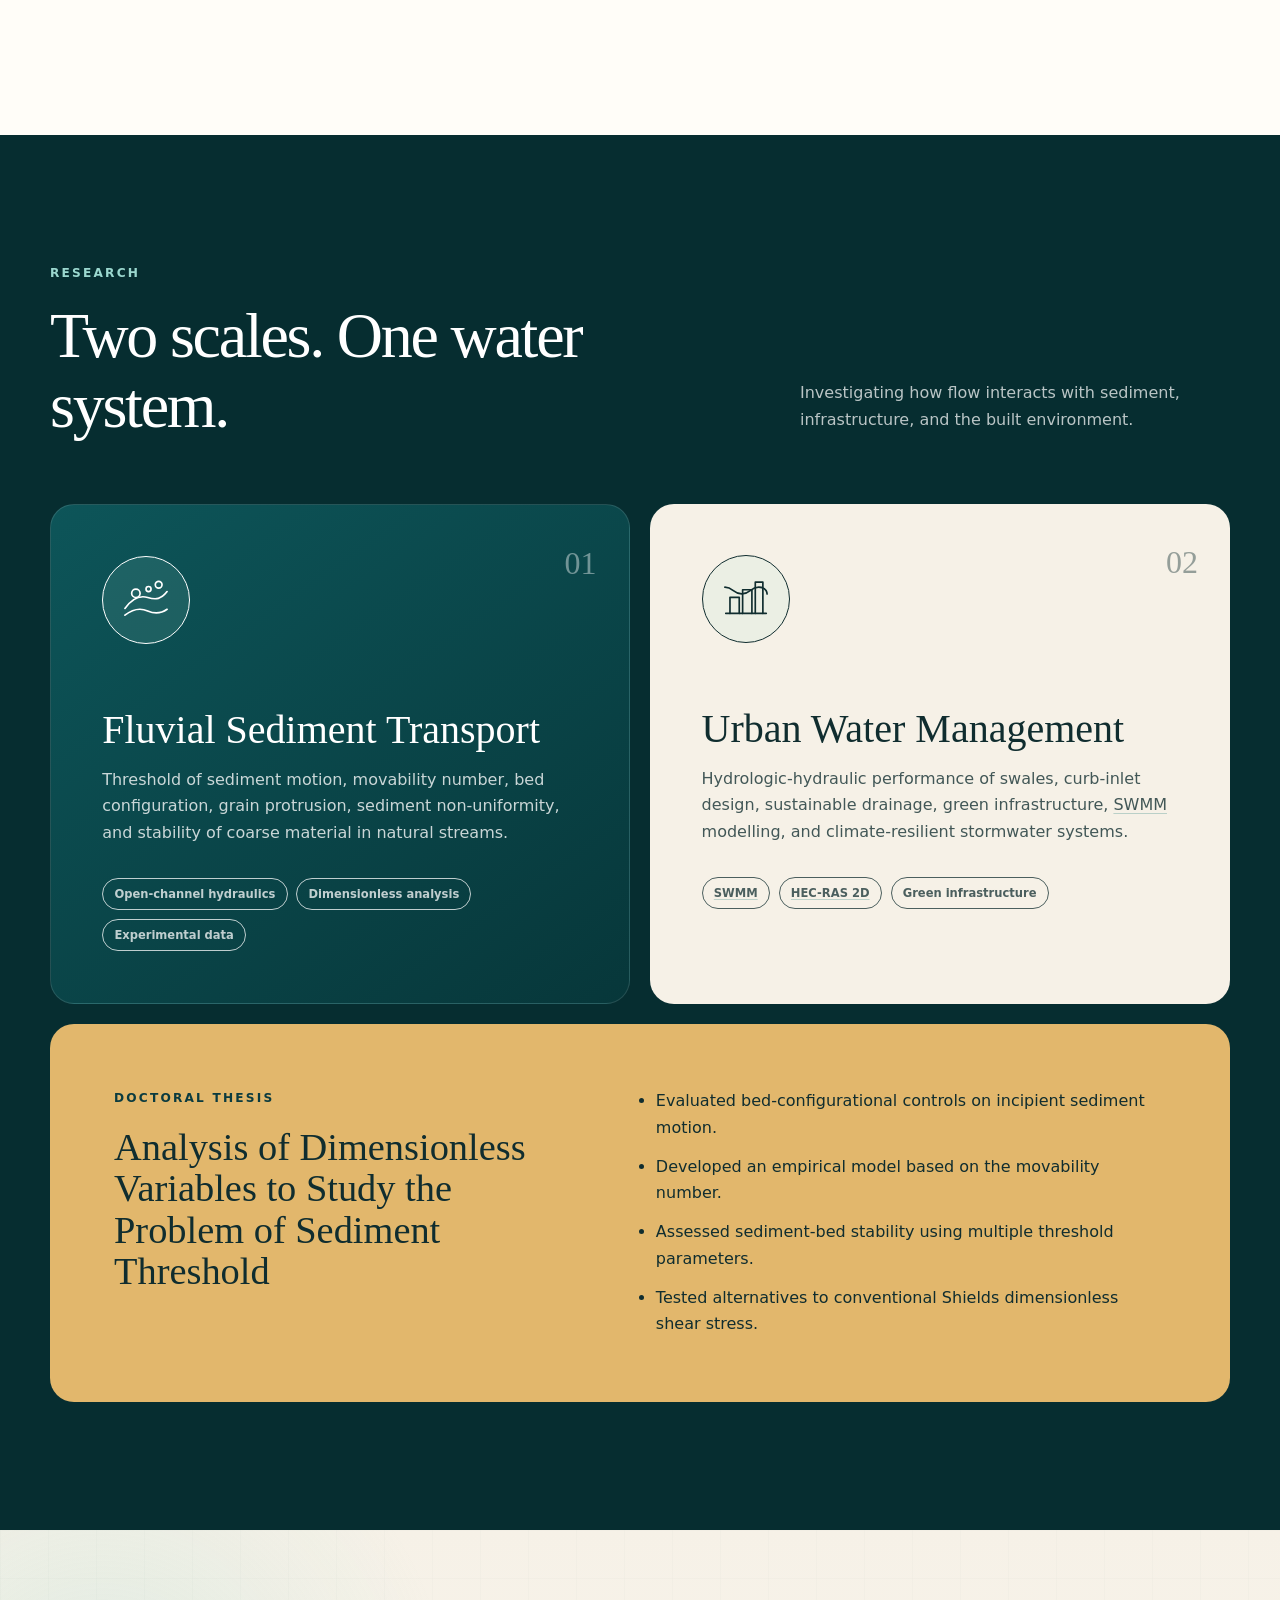
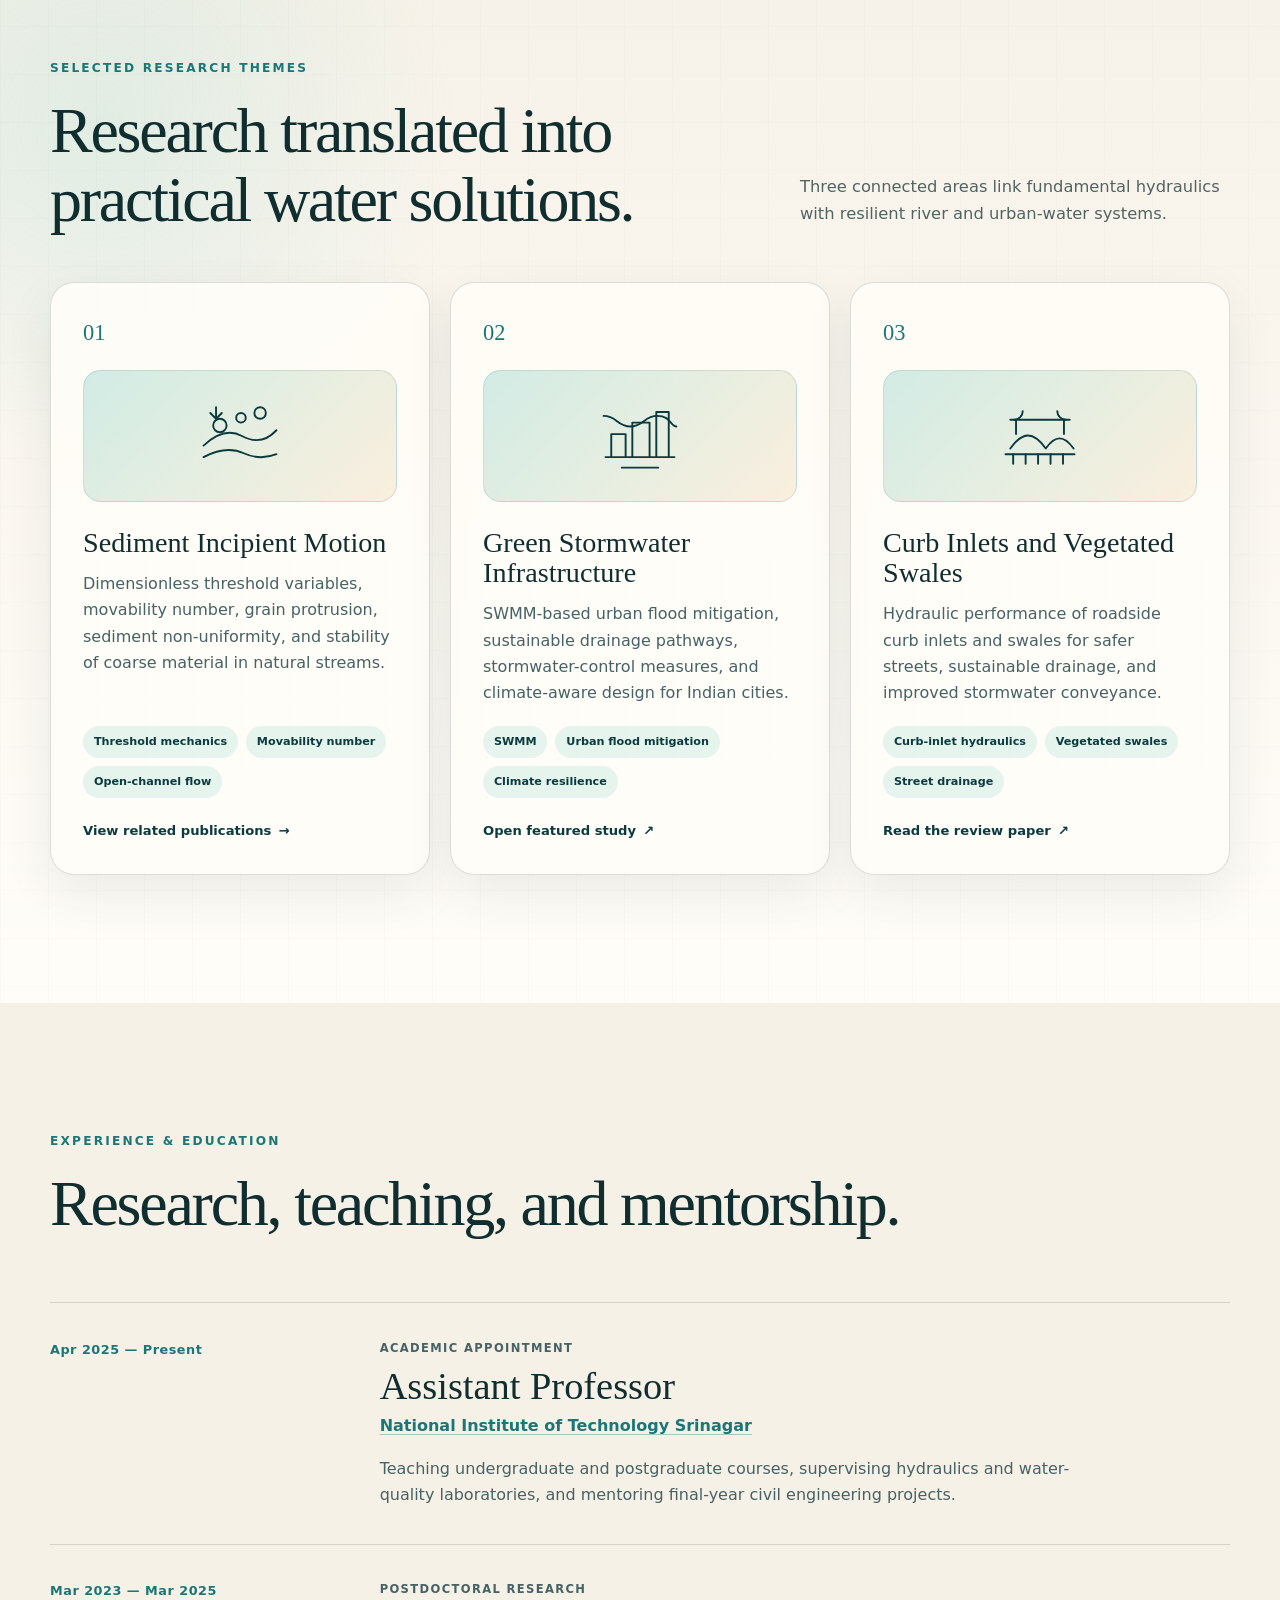
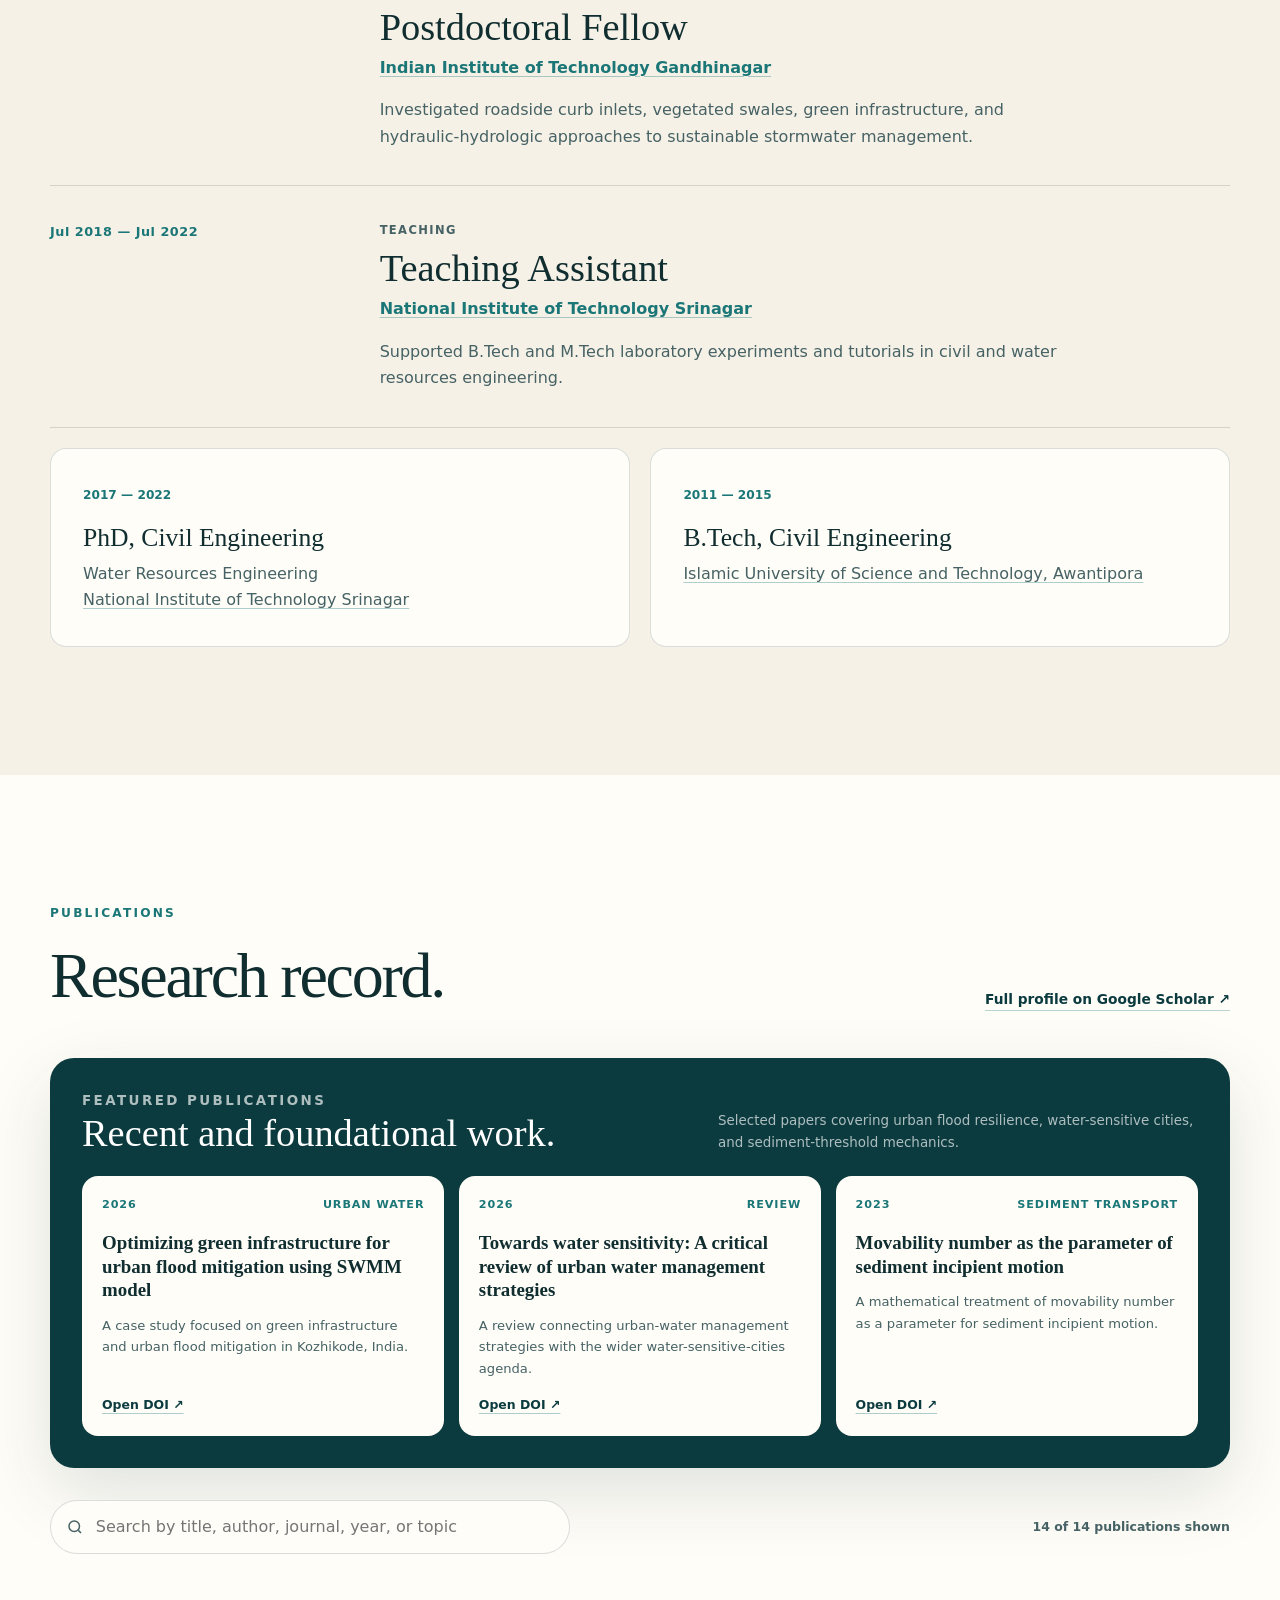
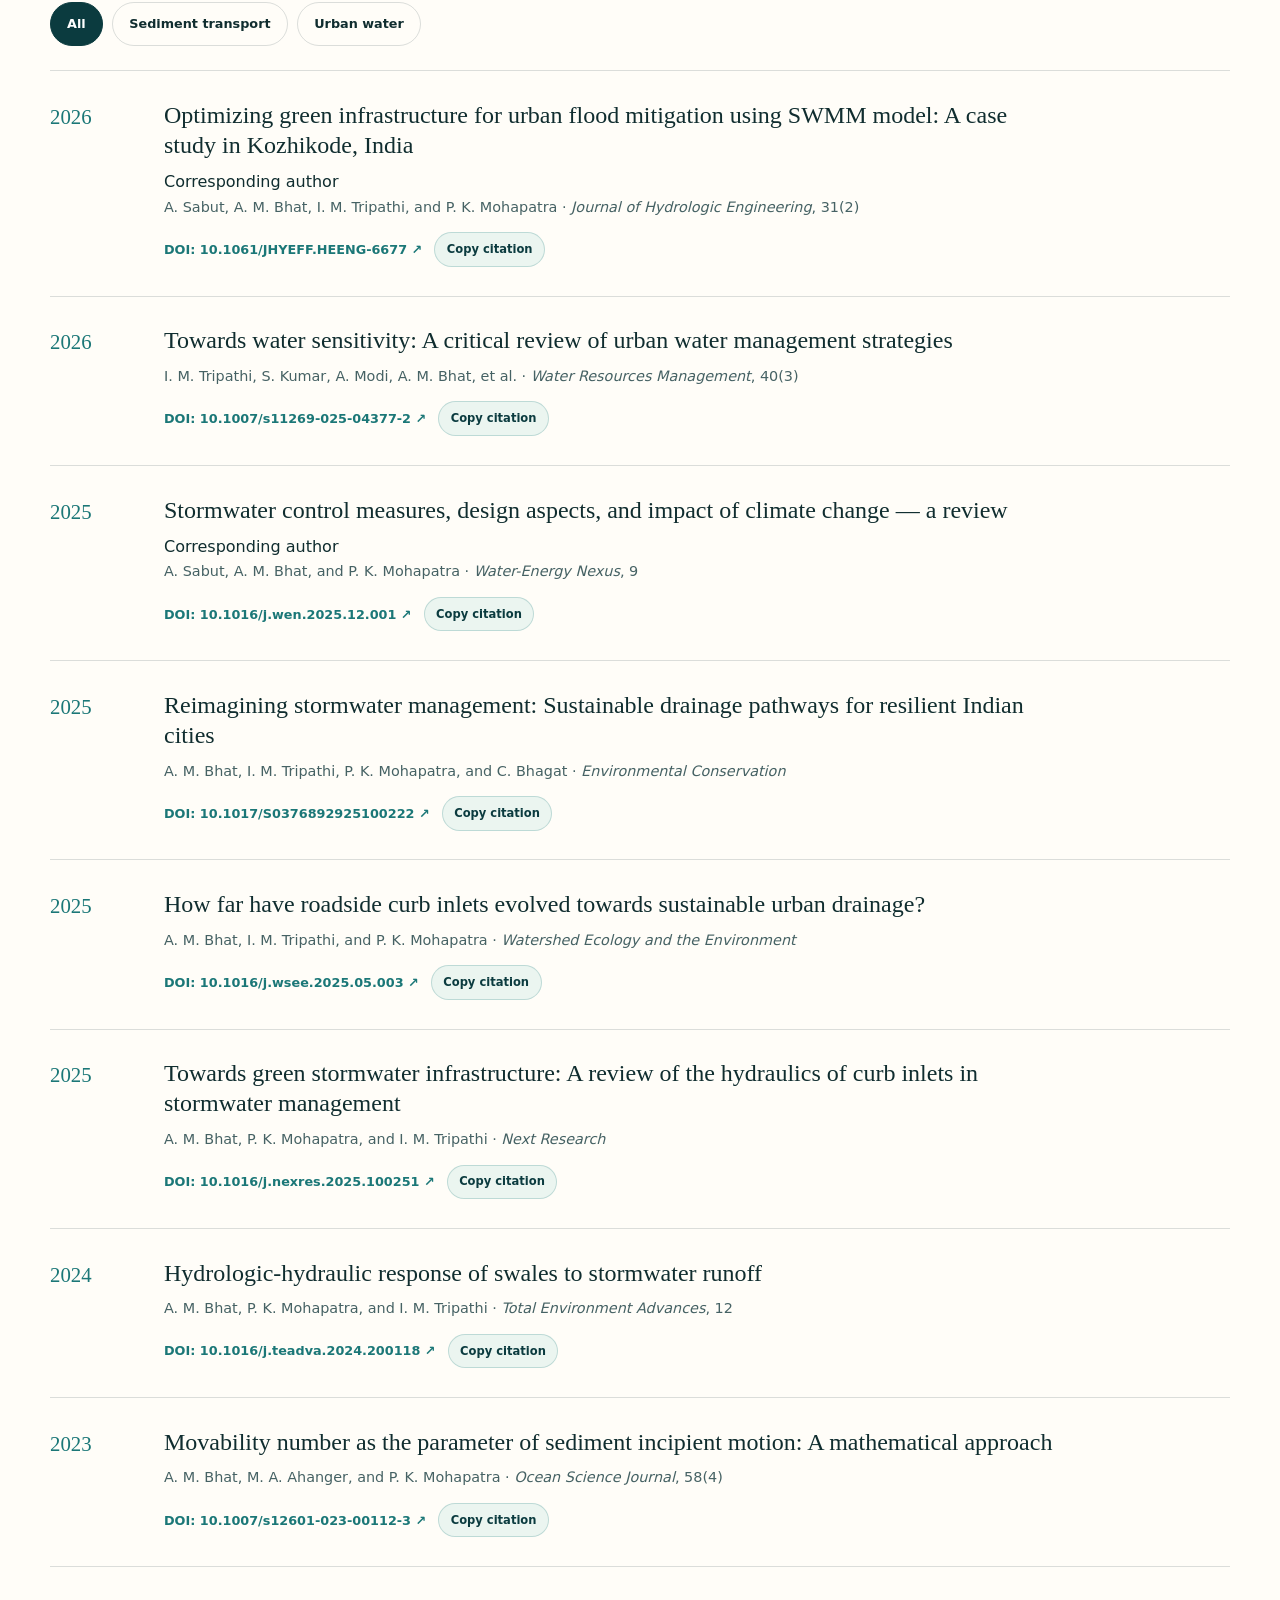
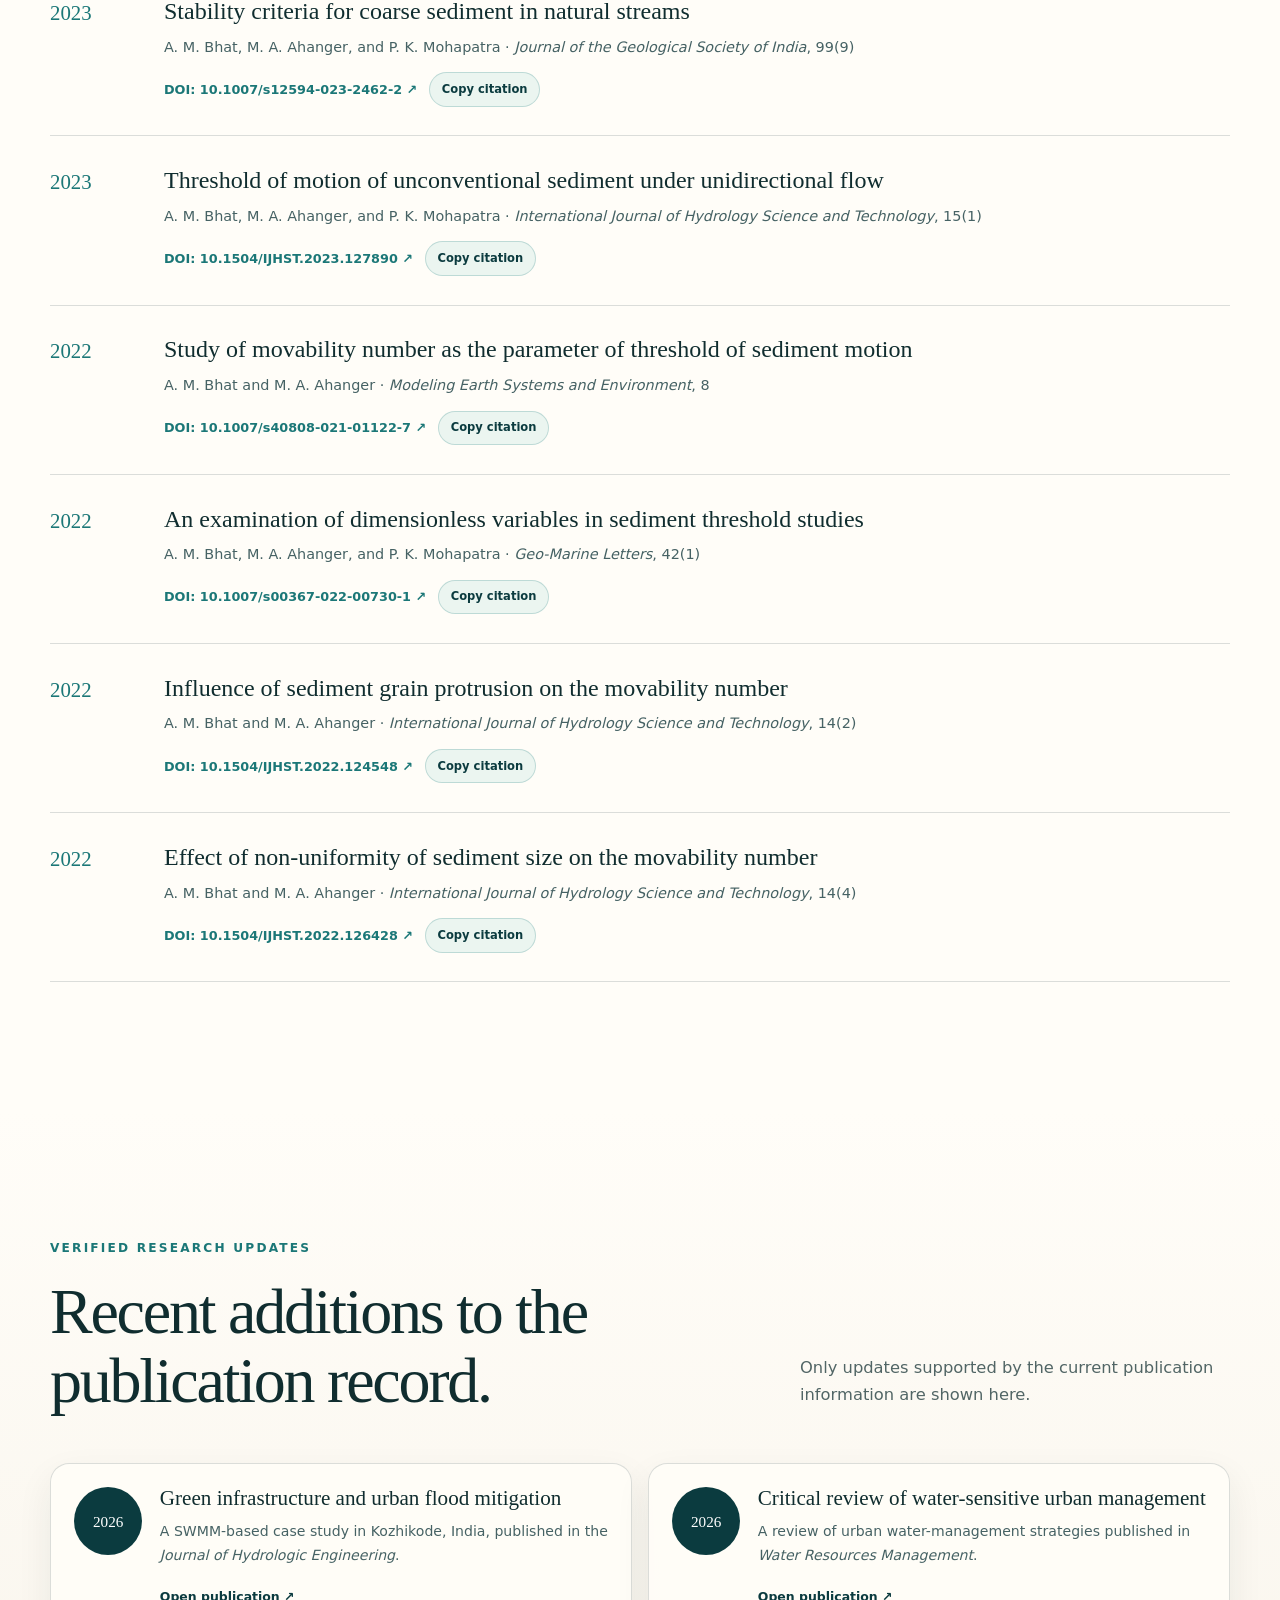
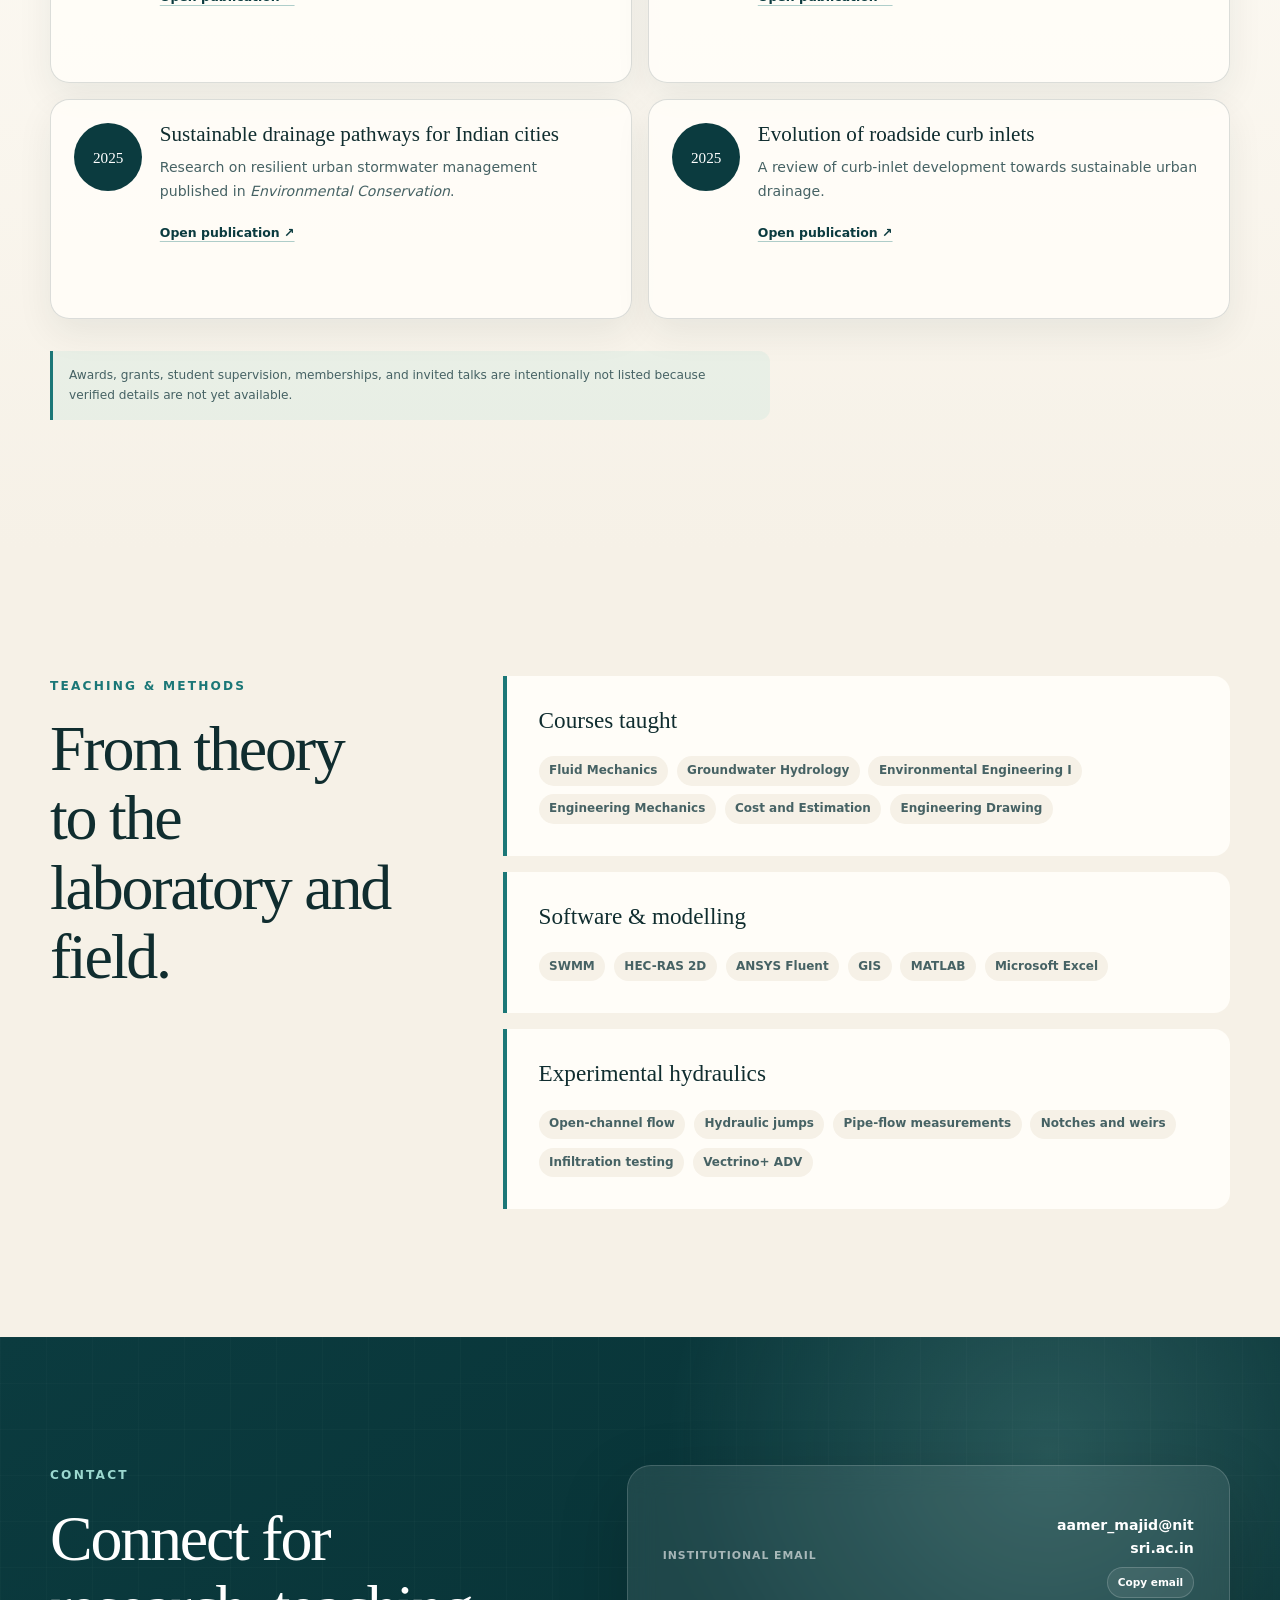
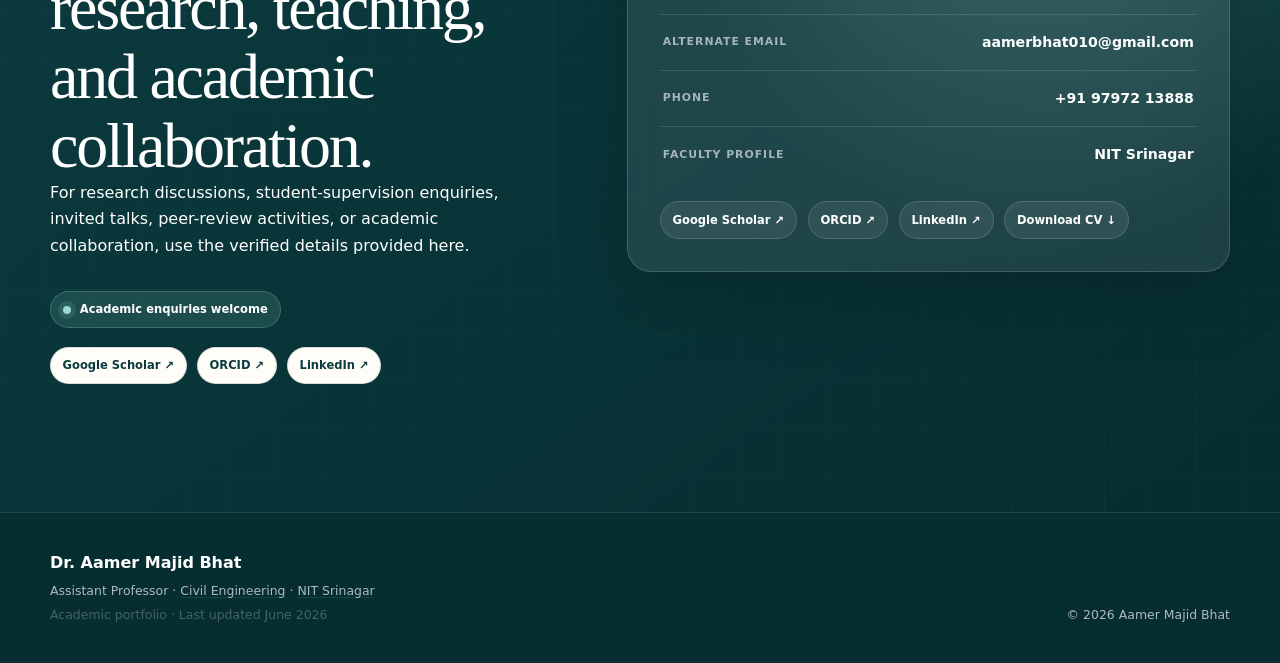
==== commit 2751ccc5: "Finalize static navigation and structured data" ====
--- a/index.html
+++ b/index.html
@@ -35,45 +35,6 @@
 <meta name="twitter:description" content="Research in sediment transport, urban hydrology, sustainable drainage, and resilient stormwater management.">
 <meta name="twitter:image" content="https://sunilkumardhayal.github.io/aamer/assets/aamer-majid-bhat.webp">
 <meta name="twitter:image:alt" content="Portrait of Dr. Aamer Majid Bhat">
-
-  <script type="application/ld+json">
-  {
-    "@context": "https://schema.org",
-    "@type": "Person",
-    "name": "Aamer Majid Bhat",
-    "honorificPrefix": "Dr.",
-    "jobTitle": "Assistant Professor of Civil Engineering",
-    "affiliation": {
-      "@type": "CollegeOrUniversity",
-      "name": "National Institute of Technology Srinagar"
-    },
-    "alumniOf": [
-      {
-        "@type": "CollegeOrUniversity",
-        "name": "National Institute of Technology Srinagar"
-      },
-      {
-        "@type": "CollegeOrUniversity",
-        "name": "Islamic University of Science and Technology"
-      }
-    ],
-    "url": "https://sunilkumardhayal.github.io/aamer/",
-    "image": "https://sunilkumardhayal.github.io/aamer/assets/aamer-majid-bhat.webp",
-    "sameAs": [
-      "https://www.linkedin.com/in/aamer-majid-bhat-ph-d-921149167/",
-      "https://scholar.google.com/citations?user=DQRelcAAAAAJ&hl=en",
-      "https://orcid.org/0000-0002-8832-2789"
-    ],
-    "knowsAbout": [
-      "Water Resources Engineering",
-      "Fluvial Sediment Transport",
-      "Urban Hydrology",
-      "Stormwater Management",
-      "Green Infrastructure"
-    ]
-  }
-  </script>
-
 <script type="application/ld+json">
 {
   "@context": "https://schema.org",
@@ -143,12 +104,16 @@
       </button>
 
       <nav id="site-nav" class="site-nav" aria-label="Primary navigation" data-nav>
-        <a href="#about">About</a>
-        <a href="#research">Research</a>
-        <a href="#experience">Experience</a>
-        <a href="#publications">Publications</a>
-        <a class="nav-cv" href="Aamer_CV.pdf" download>Download CV</a>
-      </nav>
+  <a href="#about">About</a>
+  <a href="#research">Research</a>
+  <a href="#projects">Projects</a>
+  <a href="#experience">Experience</a>
+  <a href="#publications">Publications</a>
+  <a href="#updates">Updates</a>
+  <a href="#teaching">Teaching</a>
+  <a href="#contact">Contact</a>
+  <a class="nav-cv" href="Aamer_CV.pdf" download>CV</a>
+</nav>
     </div>
   </header>
 
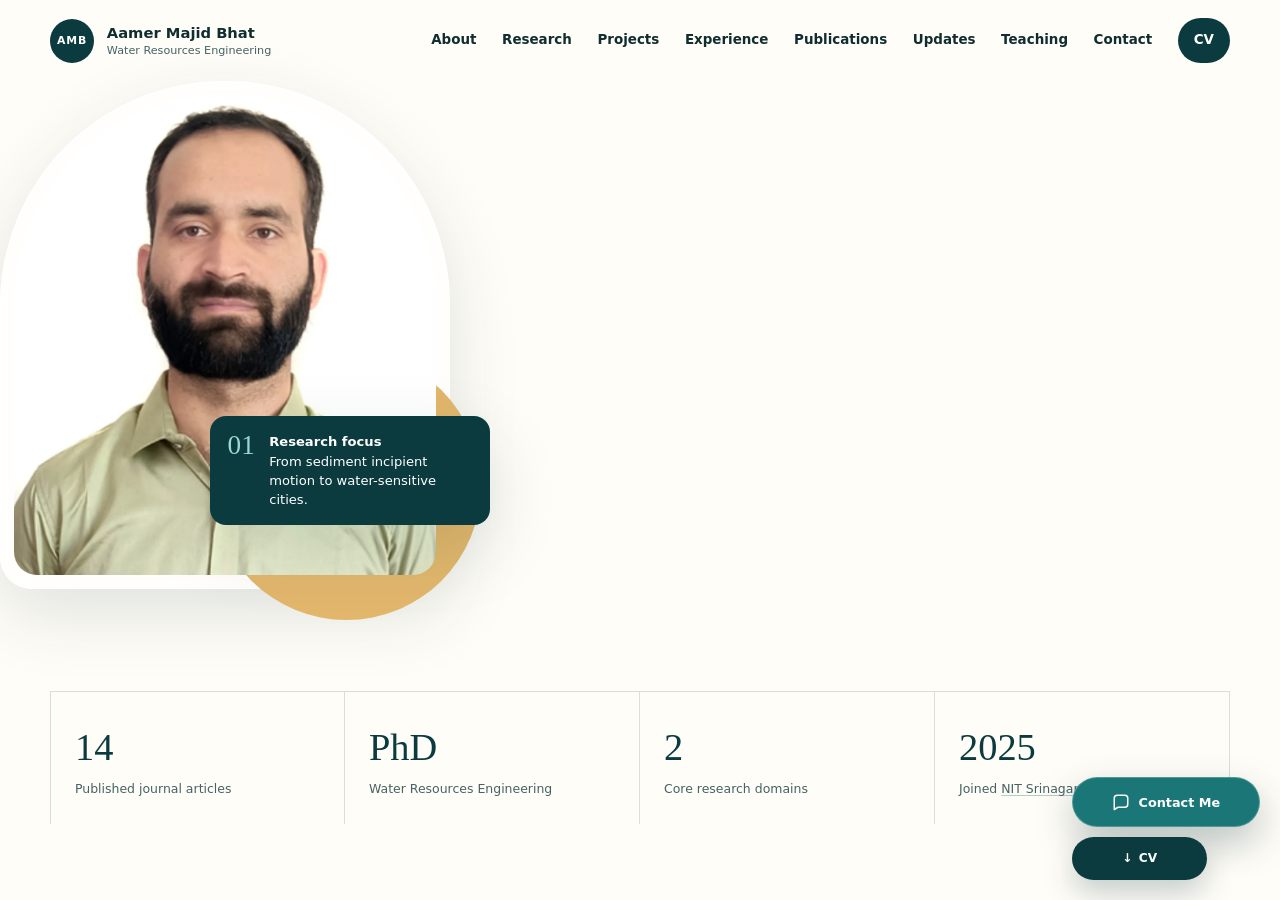
==== commit e7735152: "Finalize static navigation and structured data" ====
--- a/index.html
+++ b/index.html
@@ -114,31 +114,6 @@
   <a href="#contact">Contact</a>
   <a class="nav-cv" href="Aamer_CV.pdf" download>CV</a>
 </nav>
-    </div>
-  </header>
-
-  <main id="main-content">
-    <section id="home" class="hero">
-      <div class="hero-pattern" aria-hidden="true"></div>
-      <div class="container hero-grid">
-        <div class="hero-copy reveal">
-          <p class="eyebrow">Civil &amp; Water Resources Engineering</p>
-          <h1>Dr. Aamer<br><span>Majid Bhat</span></h1>
-          <p class="hero-role">Assistant Professor, <a class="institution-link" href="https://www.nitsri.ac.in/" target="_blank" rel="noopener">NIT Srinagar</a></p>
-          <p class="hero-summary">
-            Researching the movement of sediment in natural streams and designing resilient,
-            sustainable systems for urban stormwater management.
-          </p>
-          <div class="hero-actions">
-            <a class="button button-primary" href="#research">Explore research</a>
-            <a class="button button-ghost" href="Aamer_CV.pdf" download>Download CV</a>
-        <a class="button button-ghost hero-contact-button" href="#contact">Contact me</a>
-          </div>
-          <nav class="profile-links" aria-label="Academic profiles">
-            <a href="https://scholar.google.com/citations?user=DQRelcAAAAAJ&hl=en" target="_blank" rel="noopener">Google Scholar <span aria-hidden="true">↗</span></a>
-            <a href="https://orcid.org/0000-0002-8832-2789" target="_blank" rel="noopener">ORCID <span aria-hidden="true">↗</span></a>
-            <a href="https://www.linkedin.com/in/aamer-majid-bhat-ph-d-921149167/" target="_blank" rel="noopener">LinkedIn <span aria-hidden="true">↗</span></a>
-          </nav>
         </div>
 
         <div class="hero-visual reveal">
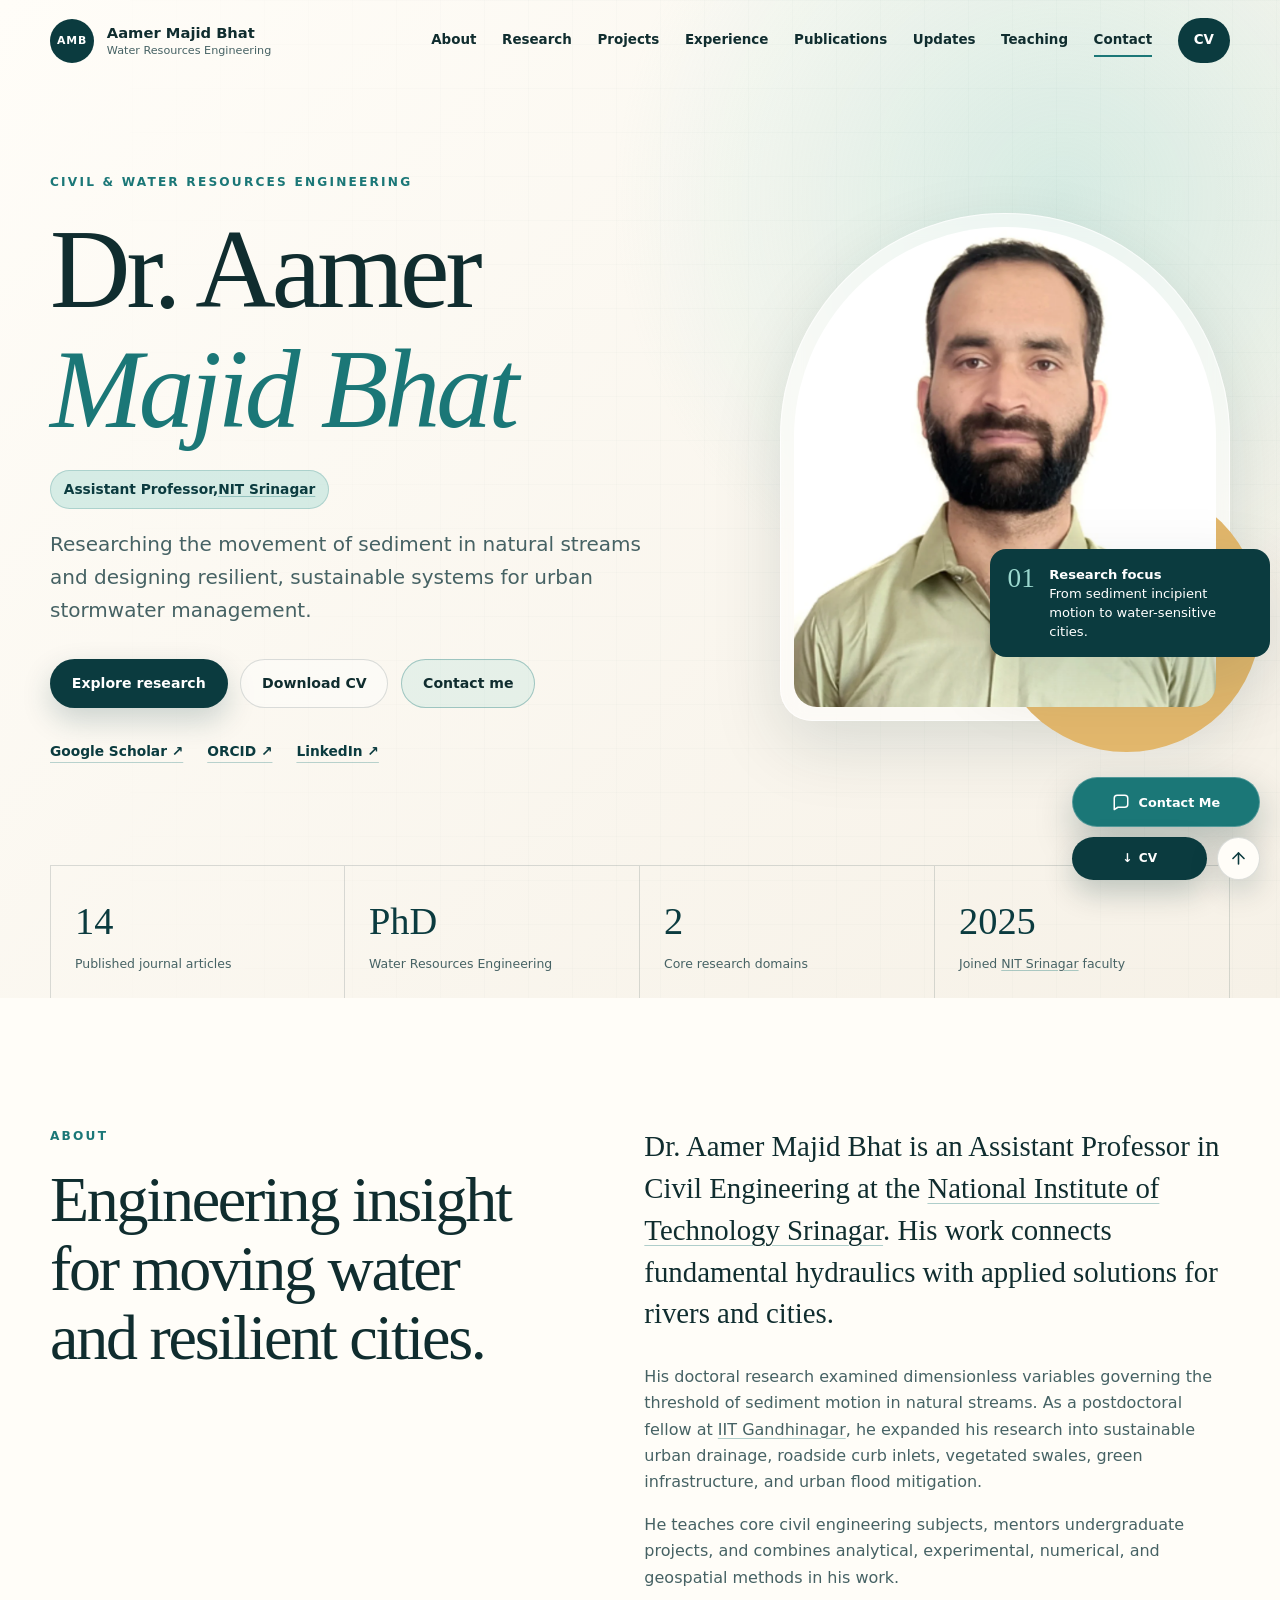
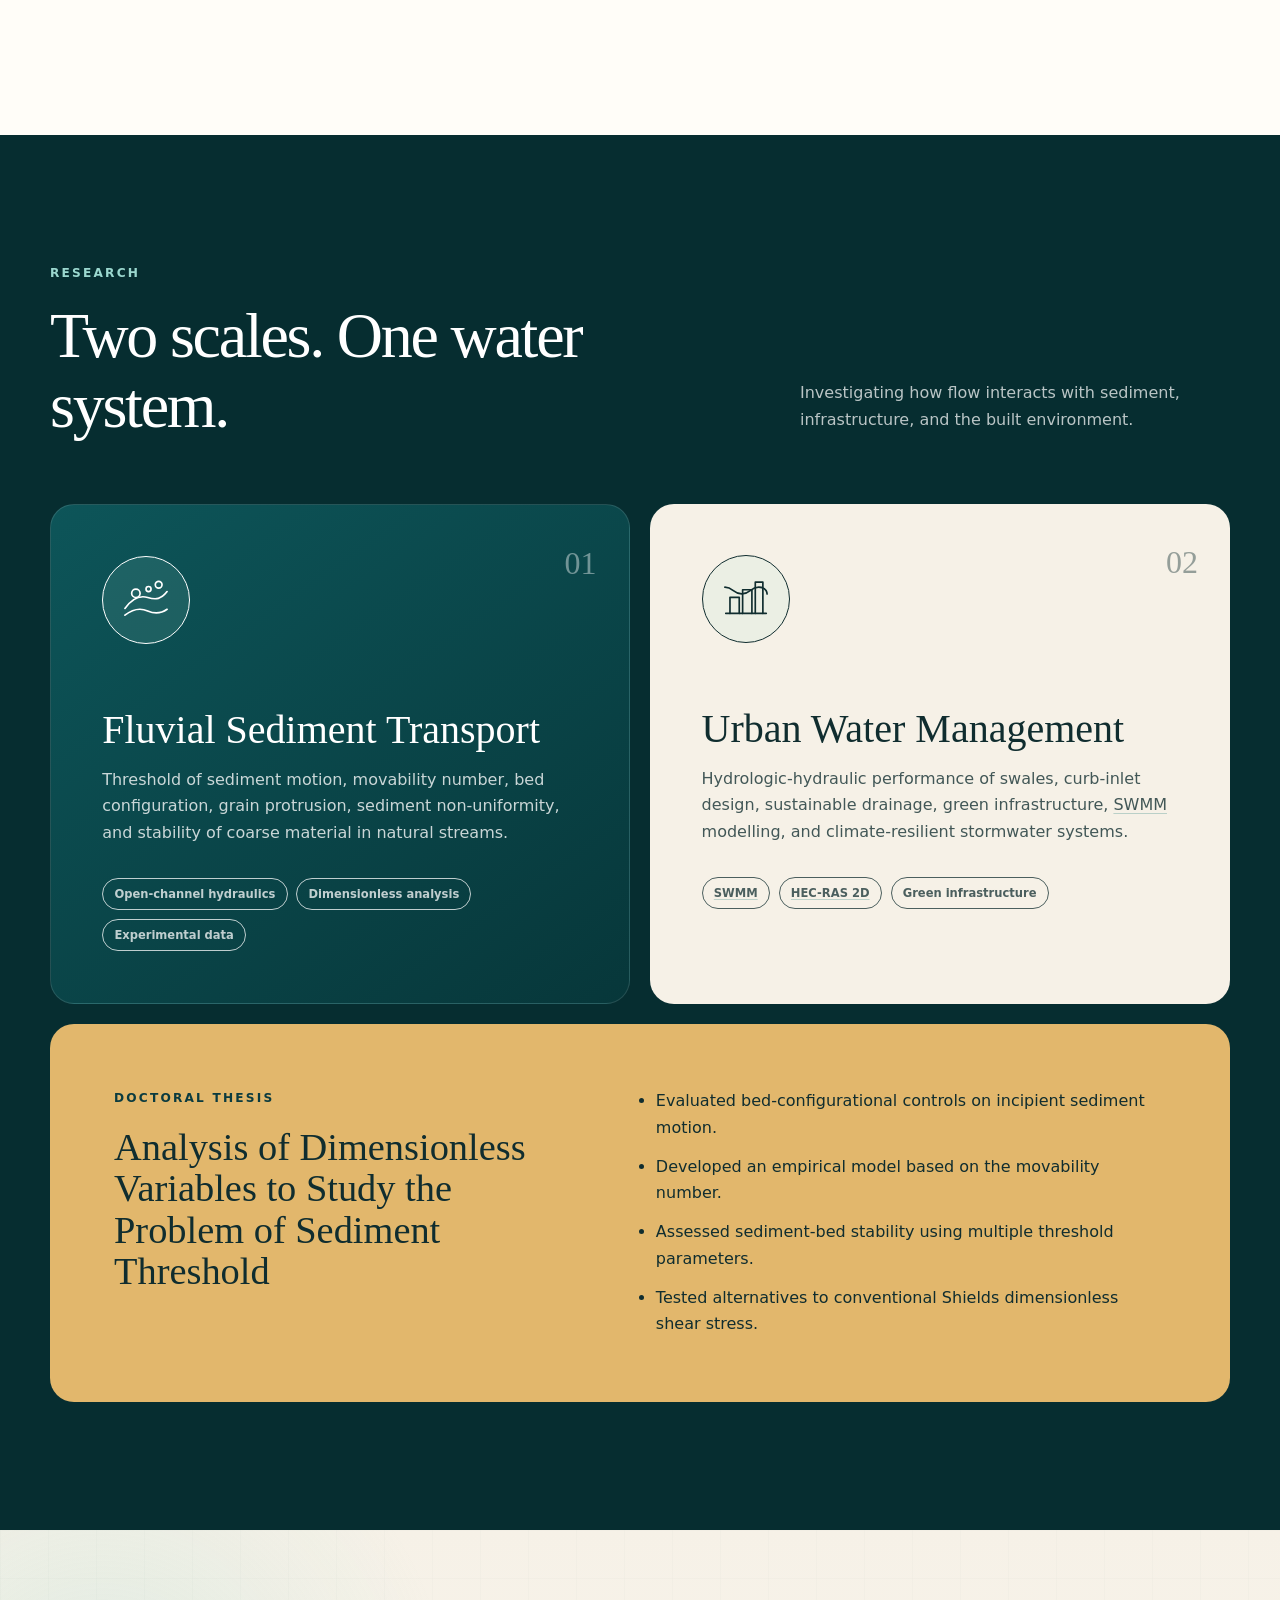
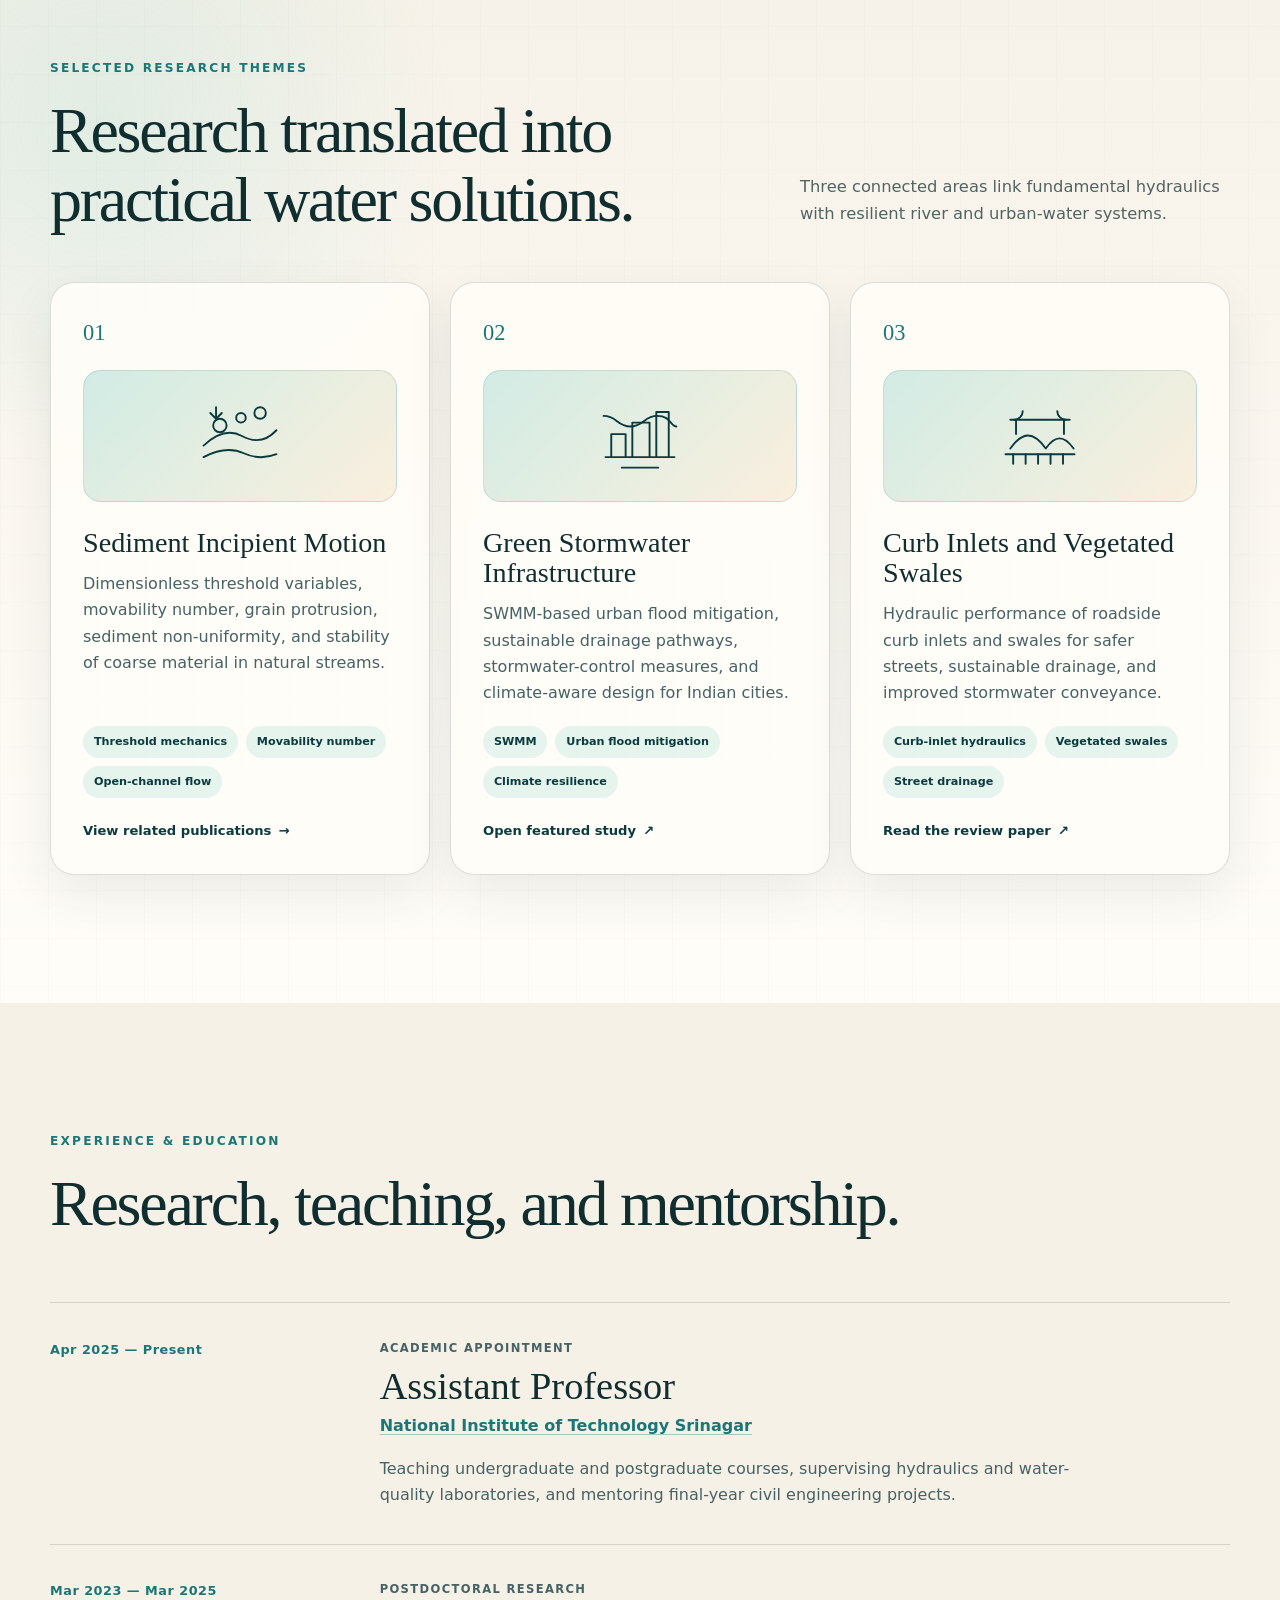
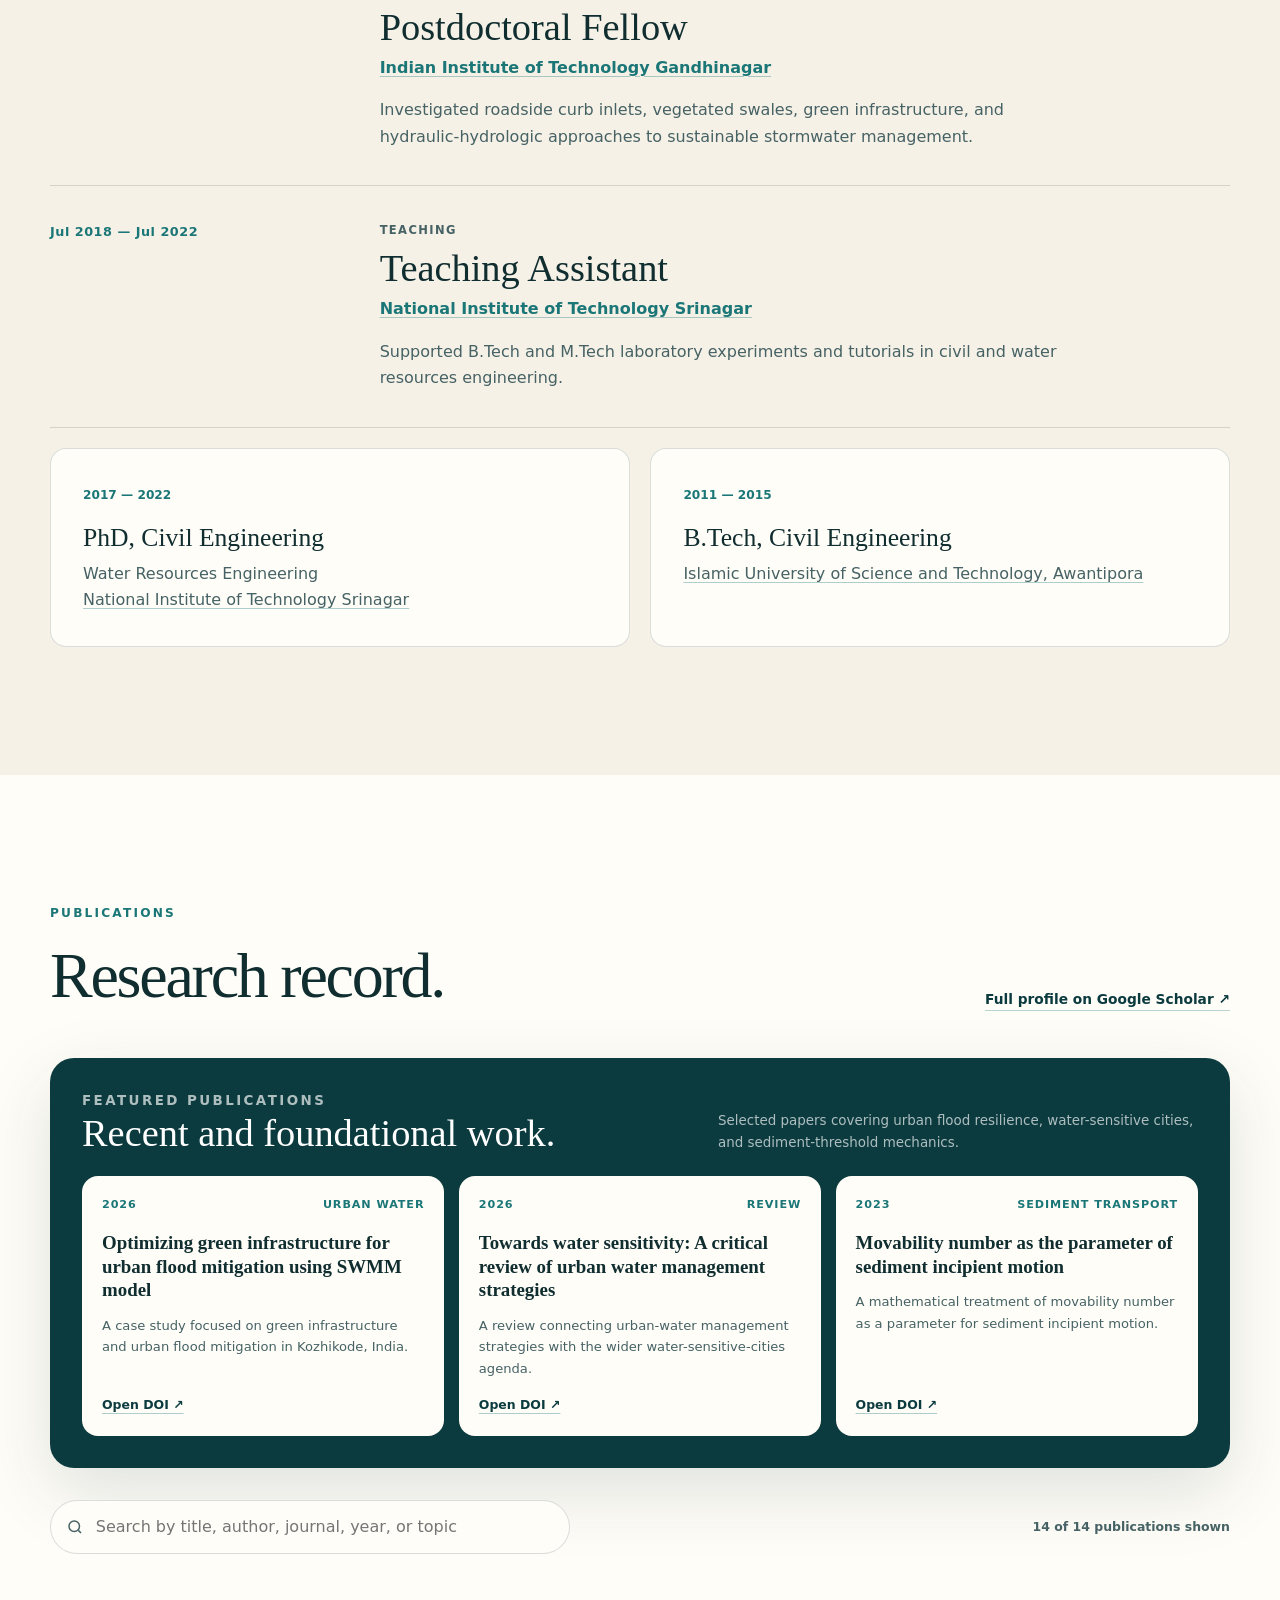
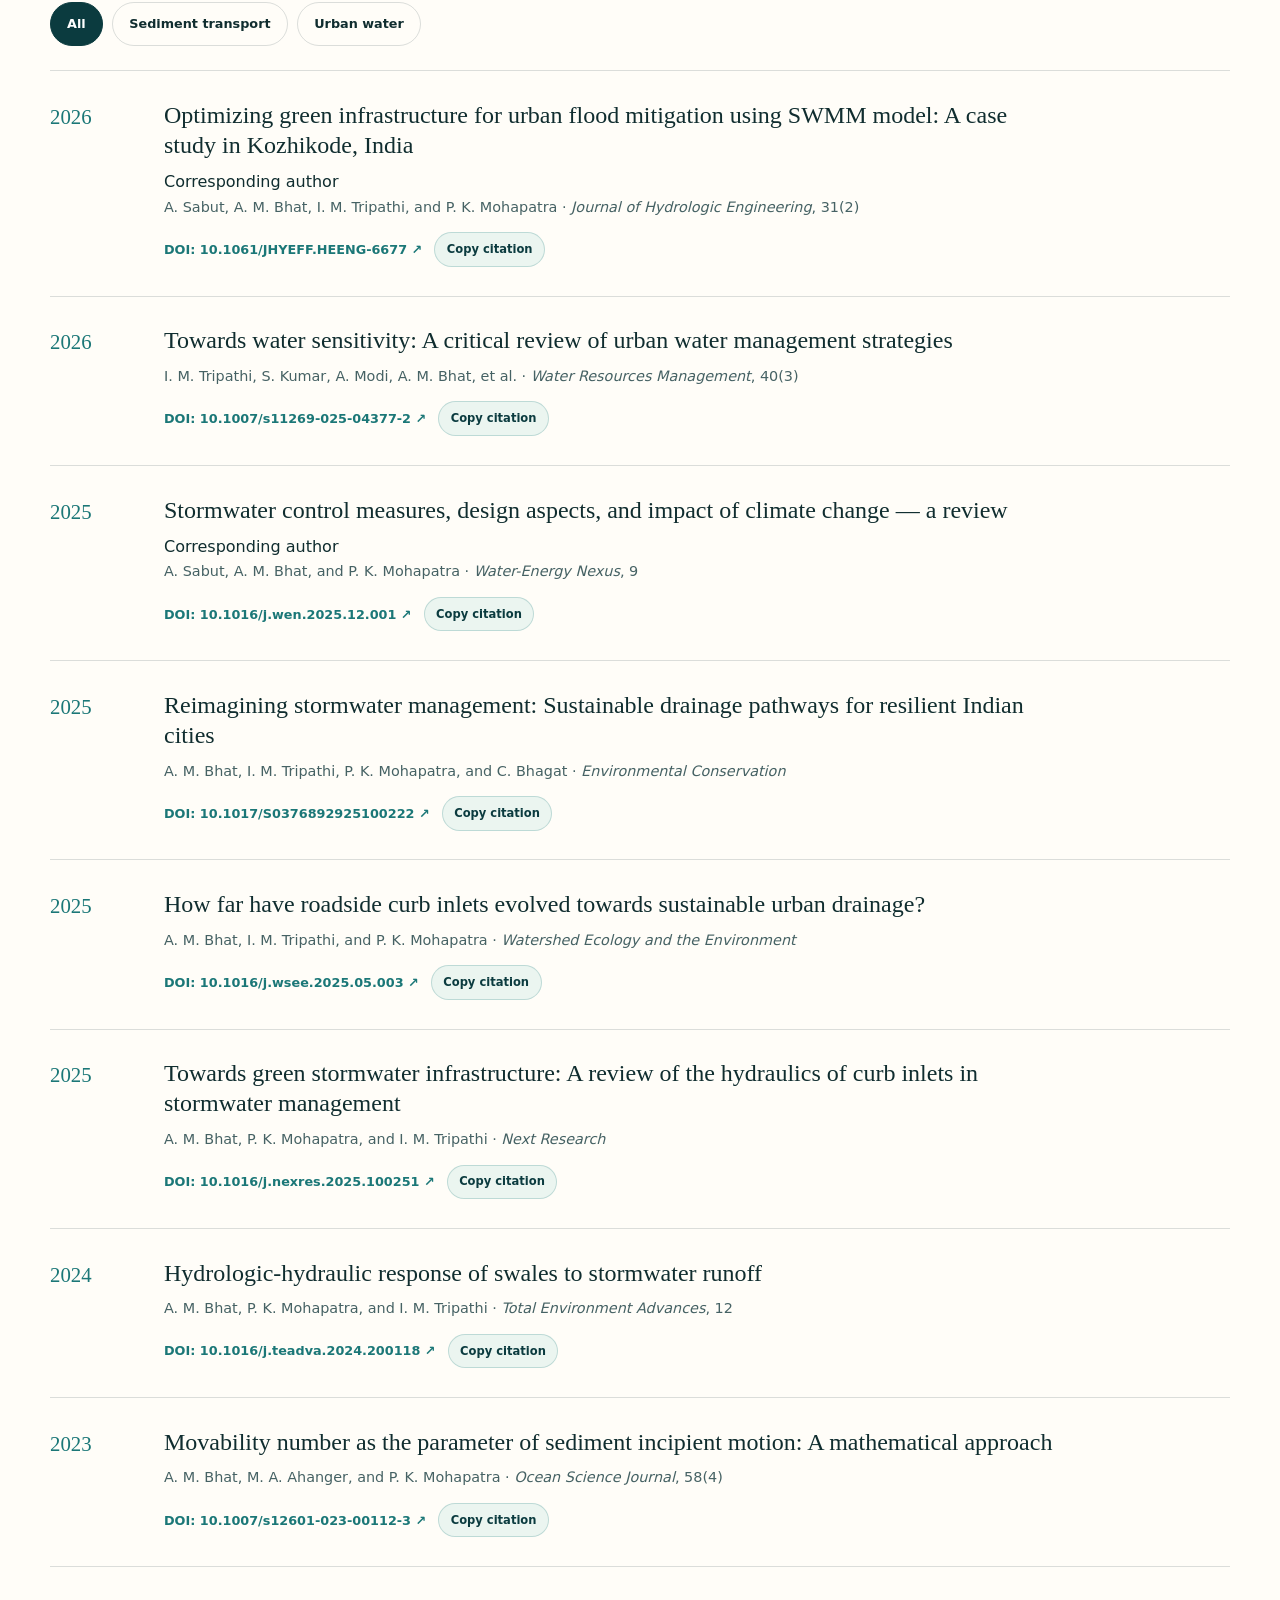
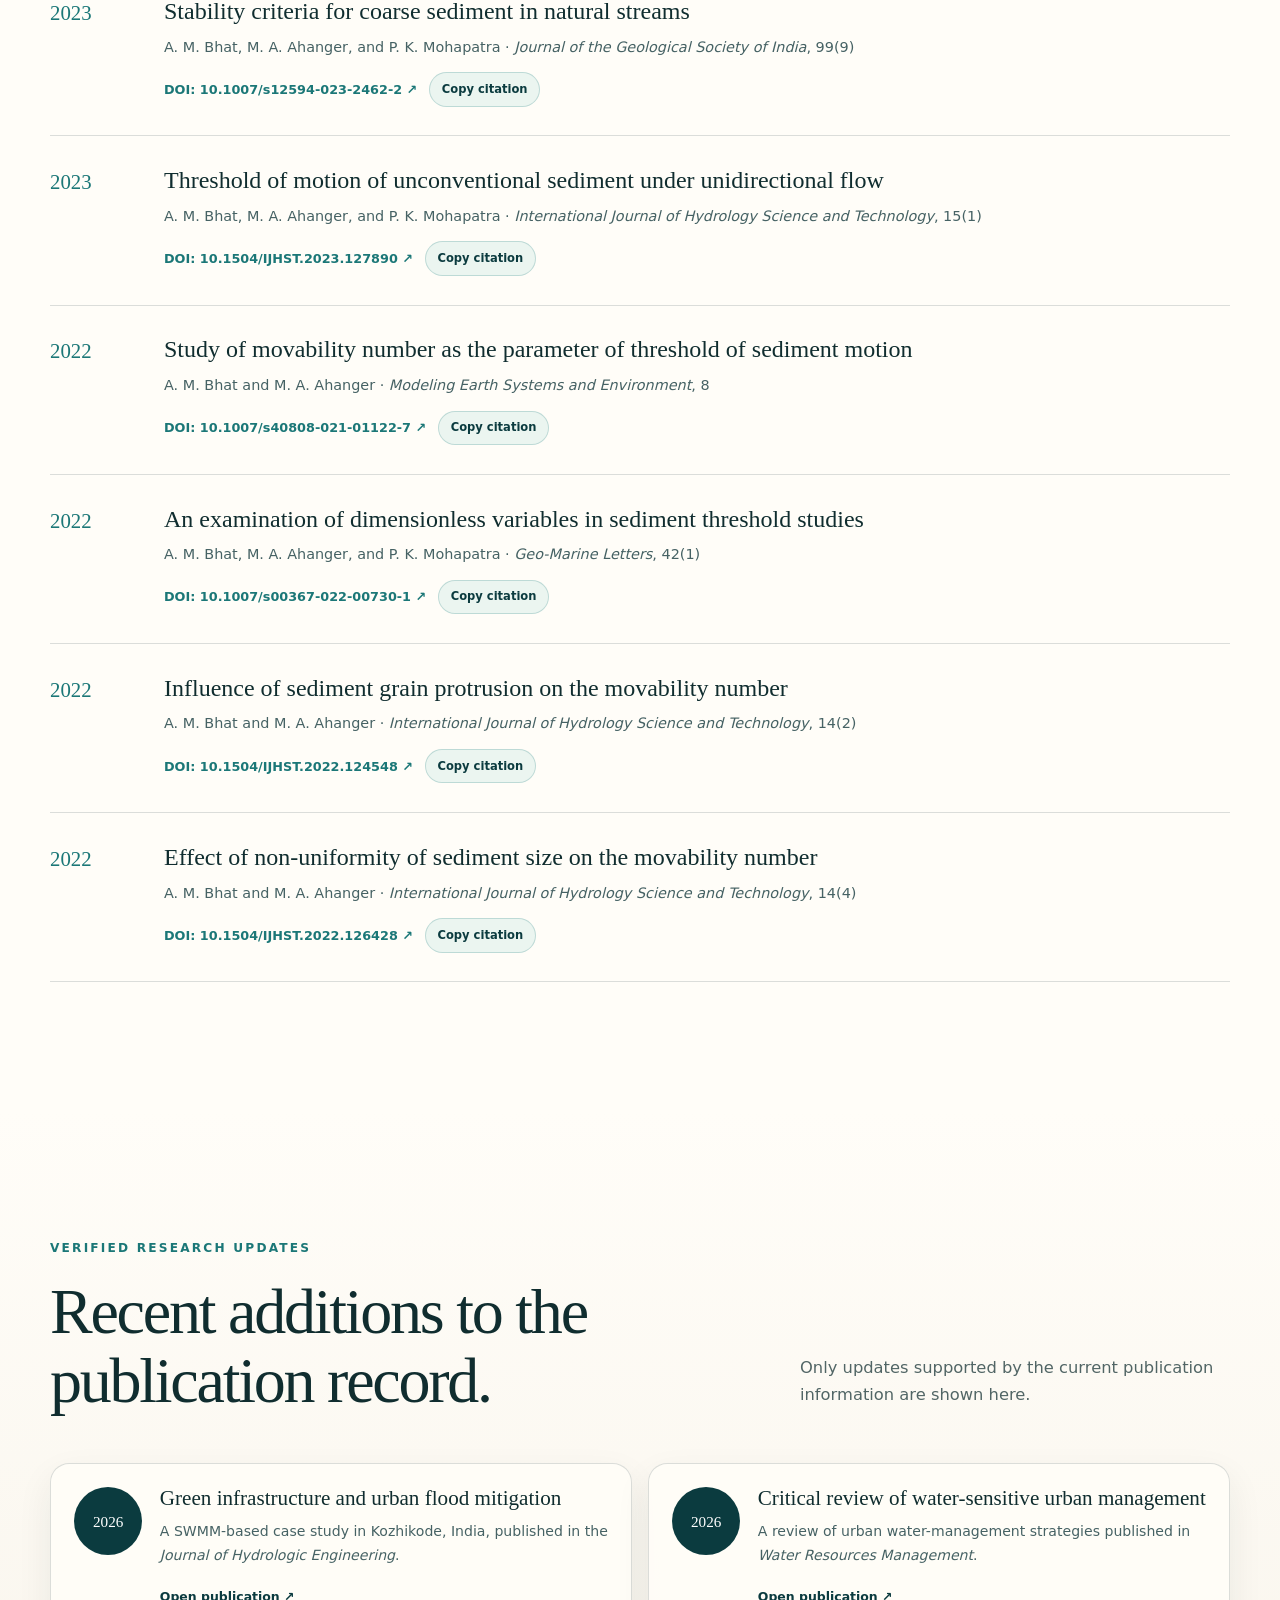
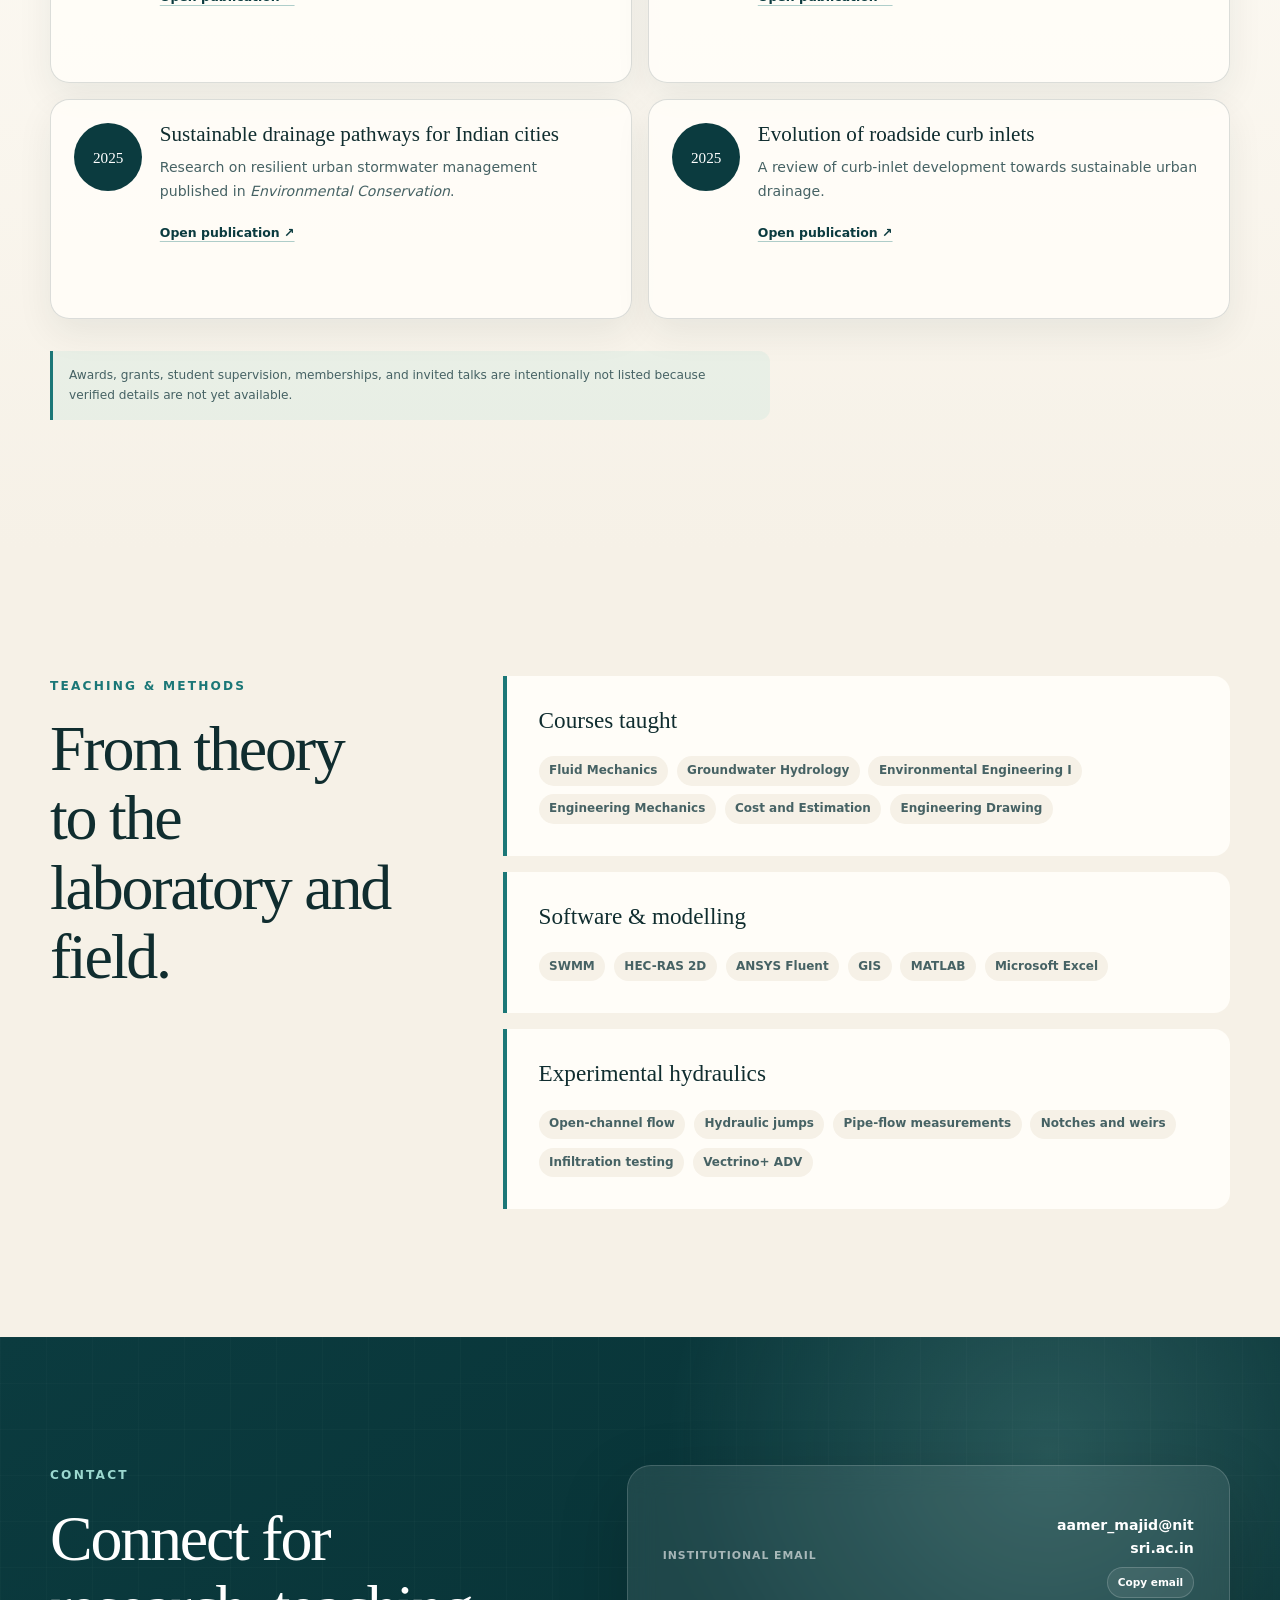
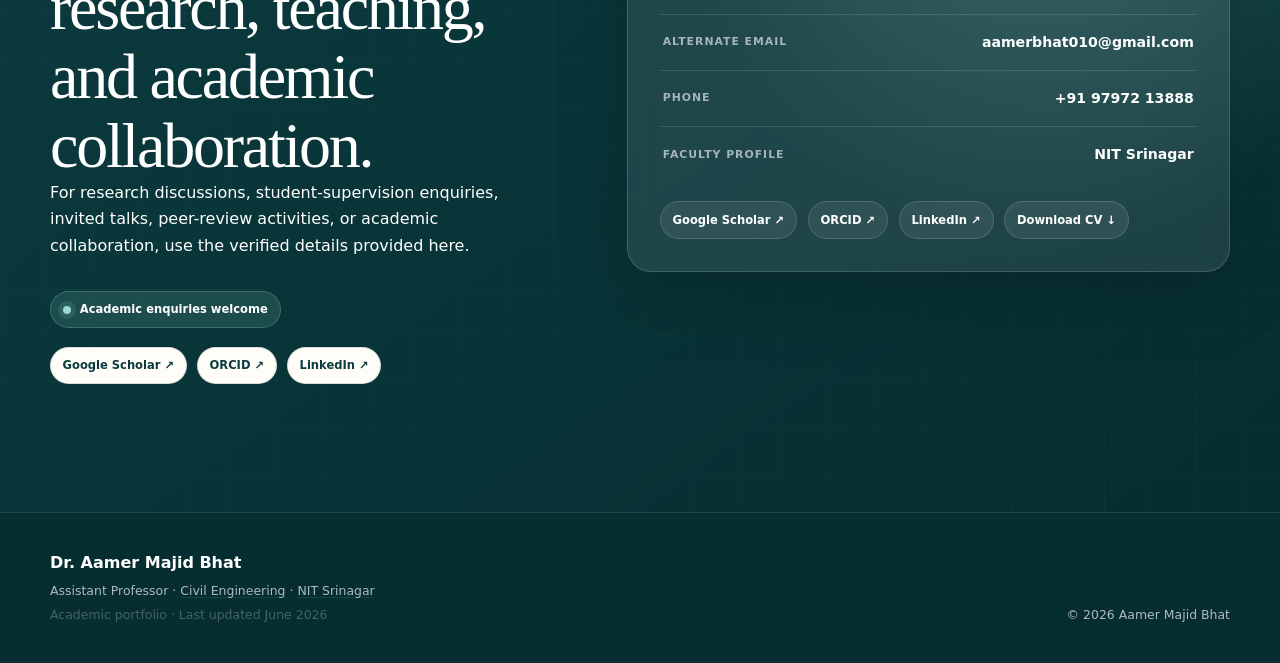
==== commit b612b5ed: "Polish static portfolio markup and version assets" ====
--- a/index.html
+++ b/index.html
@@ -3,90 +3,91 @@
 <head>
   <meta charset="utf-8">
   <meta name="viewport" content="width=device-width, initial-scale=1">
-<meta http-equiv="Cache-Control" content="no-cache, no-store, must-revalidate">
-<meta http-equiv="Pragma" content="no-cache">
-<meta http-equiv="Expires" content="0">
+  <meta http-equiv="Cache-Control" content="no-cache, no-store, must-revalidate">
+  <meta http-equiv="Pragma" content="no-cache">
+  <meta http-equiv="Expires" content="0">
   <title>Dr. Aamer Majid Bhat | Water Resources &amp; Civil Engineering</title>
   <meta name="description" content="Academic portfolio of Dr. Aamer Majid Bhat, Assistant Professor at NIT Srinagar, working in sediment transport, urban hydrology, and sustainable stormwater management.">
   <meta name="author" content="Dr. Aamer Majid Bhat">
-<meta name="keywords" content="Aamer Majid Bhat, water resources engineering, sediment transport, urban hydrology, stormwater management, sustainable drainage, NIT Srinagar">
-<meta name="robots" content="index, follow, max-image-preview:large">
-<link rel="preload" as="image" href="assets/aamer-majid-bhat.webp" type="image/webp">
-<link rel="alternate" type="application/pdf" title="Curriculum Vitae of Dr. Aamer Majid Bhat" href="Aamer_CV.pdf">
+  <meta name="keywords" content="Aamer Majid Bhat, water resources engineering, sediment transport, urban hydrology, stormwater management, sustainable drainage, NIT Srinagar">
+  <meta name="robots" content="index, follow, max-image-preview:large">
   <meta name="theme-color" content="#0b3b3f">
   <link rel="canonical" href="https://sunilkumardhayal.github.io/aamer/">
+  <link rel="preload" as="image" href="assets/aamer-majid-bhat.webp" type="image/webp">
+  <link rel="alternate" type="application/pdf" title="Curriculum Vitae of Dr. Aamer Majid Bhat" href="Aamer_CV.pdf">
   <link rel="icon" type="image/webp" sizes="any" href="assets/aamer-majid-bhat.webp?v=20260630-4">
-<link rel="shortcut icon" type="image/webp" href="assets/aamer-majid-bhat.webp?v=20260630-4">
-<link rel="apple-touch-icon" href="assets/aamer-majid-bhat.webp?v=20260630-4">
+  <link rel="shortcut icon" type="image/webp" href="assets/aamer-majid-bhat.webp?v=20260630-4">
+  <link rel="apple-touch-icon" href="assets/aamer-majid-bhat.webp?v=20260630-4">
   <link rel="stylesheet" href="styles.css?v=20260630-9">
-<link rel="stylesheet" href="portfolio-upgrade.css?v=20260630-9">
-<link rel="stylesheet" href="professional-static.css?v=20260630-9">
+  <link rel="stylesheet" href="portfolio-upgrade.css?v=20260630-9">
+  <link rel="stylesheet" href="professional-static.css?v=20260630-9">
 
   <meta property="og:type" content="profile">
-<meta property="og:site_name" content="Dr. Aamer Majid Bhat Academic Portfolio">
-<meta property="og:locale" content="en_IN">
+  <meta property="og:site_name" content="Dr. Aamer Majid Bhat Academic Portfolio">
+  <meta property="og:locale" content="en_IN">
   <meta property="og:title" content="Dr. Aamer Majid Bhat | Academic Portfolio">
   <meta property="og:description" content="Research in fluvial sediment transport, urban hydrology, and sustainable stormwater management.">
   <meta property="og:url" content="https://sunilkumardhayal.github.io/aamer/">
   <meta property="og:image" content="https://sunilkumardhayal.github.io/aamer/assets/aamer-majid-bhat.webp">
   <meta property="og:image:alt" content="Portrait of Dr. Aamer Majid Bhat">
   <meta name="twitter:card" content="summary_large_image">
-<meta name="twitter:title" content="Dr. Aamer Majid Bhat | Academic Portfolio">
-<meta name="twitter:description" content="Research in sediment transport, urban hydrology, sustainable drainage, and resilient stormwater management.">
-<meta name="twitter:image" content="https://sunilkumardhayal.github.io/aamer/assets/aamer-majid-bhat.webp">
-<meta name="twitter:image:alt" content="Portrait of Dr. Aamer Majid Bhat">
-<script type="application/ld+json">
-{
-  "@context": "https://schema.org",
-  "@graph": [
-    {
-      "@type": "ProfilePage",
-      "@id": "https://sunilkumardhayal.github.io/aamer/#profile-page",
-      "url": "https://sunilkumardhayal.github.io/aamer/",
-      "name": "Dr. Aamer Majid Bhat | Academic Portfolio",
-      "dateModified": "2026-06-30",
-      "mainEntity": {"@id": "https://sunilkumardhayal.github.io/aamer/#person"}
-    },
-    {
-      "@type": "Person",
-      "@id": "https://sunilkumardhayal.github.io/aamer/#person",
-      "name": "Dr. Aamer Majid Bhat",
-      "jobTitle": "Assistant Professor of Civil Engineering",
-      "worksFor": {"@type": "CollegeOrUniversity", "name": "National Institute of Technology Srinagar"},
-      "image": "https://sunilkumardhayal.github.io/aamer/assets/aamer-majid-bhat.webp",
-      "url": "https://sunilkumardhayal.github.io/aamer/",
-      "sameAs": [
-        "https://scholar.google.com/citations?user=DQRelcAAAAAJ&hl=en",
-        "https://orcid.org/0000-0002-8832-2789",
-        "https://www.linkedin.com/in/aamer-majid-bhat-ph-d-921149167/"
-      ],
-      "knowsAbout": ["Water Resources Engineering", "Sediment Transport", "Urban Hydrology", "Stormwater Management", "Sustainable Drainage"]
-    },
-    {
-      "@type": "ScholarlyArticle",
-      "name": "Optimizing green infrastructure for urban flood mitigation using SWMM model: A case study in Kozhikode, India",
-      "datePublished": "2026",
-      "url": "https://doi.org/10.1061/JHYEFF.HEENG-6677"
-    },
-    {
-      "@type": "ScholarlyArticle",
-      "name": "Towards water sensitivity: A critical review of urban water management strategies",
-      "datePublished": "2026",
-      "url": "https://doi.org/10.1007/s11269-025-04377-2"
-    },
-    {
-      "@type": "ScholarlyArticle",
-      "name": "Movability number as the parameter of sediment incipient motion: A mathematical approach",
-      "datePublished": "2023",
-      "url": "https://doi.org/10.1007/s12601-023-00112-3"
-    }
-  ]
-}
-</script>
+  <meta name="twitter:title" content="Dr. Aamer Majid Bhat | Academic Portfolio">
+  <meta name="twitter:description" content="Research in sediment transport, urban hydrology, sustainable drainage, and resilient stormwater management.">
+  <meta name="twitter:image" content="https://sunilkumardhayal.github.io/aamer/assets/aamer-majid-bhat.webp">
+  <meta name="twitter:image:alt" content="Portrait of Dr. Aamer Majid Bhat">
+
+  <script type="application/ld+json">
+  {
+    "@context": "https://schema.org",
+    "@graph": [
+      {
+        "@type": "ProfilePage",
+        "@id": "https://sunilkumardhayal.github.io/aamer/#profile-page",
+        "url": "https://sunilkumardhayal.github.io/aamer/",
+        "name": "Dr. Aamer Majid Bhat | Academic Portfolio",
+        "dateModified": "2026-06-30",
+        "mainEntity": {"@id": "https://sunilkumardhayal.github.io/aamer/#person"}
+      },
+      {
+        "@type": "Person",
+        "@id": "https://sunilkumardhayal.github.io/aamer/#person",
+        "name": "Dr. Aamer Majid Bhat",
+        "jobTitle": "Assistant Professor of Civil Engineering",
+        "worksFor": {"@type": "CollegeOrUniversity", "name": "National Institute of Technology Srinagar"},
+        "image": "https://sunilkumardhayal.github.io/aamer/assets/aamer-majid-bhat.webp",
+        "url": "https://sunilkumardhayal.github.io/aamer/",
+        "sameAs": [
+          "https://scholar.google.com/citations?user=DQRelcAAAAAJ&hl=en",
+          "https://orcid.org/0000-0002-8832-2789",
+          "https://www.linkedin.com/in/aamer-majid-bhat-ph-d-921149167/"
+        ],
+        "knowsAbout": ["Water Resources Engineering", "Sediment Transport", "Urban Hydrology", "Stormwater Management", "Sustainable Drainage"]
+      },
+      {
+        "@type": "ScholarlyArticle",
+        "name": "Optimizing green infrastructure for urban flood mitigation using SWMM model: A case study in Kozhikode, India",
+        "datePublished": "2026",
+        "url": "https://doi.org/10.1061/JHYEFF.HEENG-6677"
+      },
+      {
+        "@type": "ScholarlyArticle",
+        "name": "Towards water sensitivity: A critical review of urban water management strategies",
+        "datePublished": "2026",
+        "url": "https://doi.org/10.1007/s11269-025-04377-2"
+      },
+      {
+        "@type": "ScholarlyArticle",
+        "name": "Movability number as the parameter of sediment incipient motion: A mathematical approach",
+        "datePublished": "2023",
+        "url": "https://doi.org/10.1007/s12601-023-00112-3"
+      }
+    ]
+  }
+  </script>
 </head>
 <body>
   <a class="skip-link" href="#main-content">Skip to content</a>
-        <noscript><p class="container no-script-notice">This portfolio remains fully readable without JavaScript. Publication search, filtering, copy buttons, and the mobile menu require JavaScript.</p></noscript>
+  <noscript><p class="container no-script-notice">This portfolio remains fully readable without JavaScript. Publication search, filtering, copy buttons, and the mobile menu require JavaScript.</p></noscript>
 
   <header class="site-header" data-header>
     <div class="container nav-wrap">
@@ -104,16 +105,41 @@
       </button>
 
       <nav id="site-nav" class="site-nav" aria-label="Primary navigation" data-nav>
-  <a href="#about">About</a>
-  <a href="#research">Research</a>
-  <a href="#projects">Projects</a>
-  <a href="#experience">Experience</a>
-  <a href="#publications">Publications</a>
-  <a href="#updates">Updates</a>
-  <a href="#teaching">Teaching</a>
-  <a href="#contact">Contact</a>
-  <a class="nav-cv" href="Aamer_CV.pdf" download>CV</a>
-</nav>
+        <a href="#about">About</a>
+        <a href="#research">Research</a>
+        <a href="#projects">Projects</a>
+        <a href="#experience">Experience</a>
+        <a href="#publications">Publications</a>
+        <a href="#updates">Updates</a>
+        <a href="#teaching">Teaching</a>
+        <a href="#contact">Contact</a>
+        <a class="nav-cv" href="Aamer_CV.pdf" download>CV</a>
+      </nav>
+    </div>
+  </header>
+
+  <main id="main-content">
+    <section id="home" class="hero">
+      <div class="hero-pattern" aria-hidden="true"></div>
+      <div class="container hero-grid">
+        <div class="hero-copy reveal">
+          <p class="eyebrow">Civil &amp; Water Resources Engineering</p>
+          <h1>Dr. Aamer<br><span>Majid Bhat</span></h1>
+          <p class="hero-role">Assistant Professor, <a class="institution-link" href="https://www.nitsri.ac.in/" target="_blank" rel="noopener">NIT Srinagar</a></p>
+          <p class="hero-summary">
+            Researching the movement of sediment in natural streams and designing resilient,
+            sustainable systems for urban stormwater management.
+          </p>
+          <div class="hero-actions">
+            <a class="button button-primary" href="#research">Explore research</a>
+            <a class="button button-ghost" href="Aamer_CV.pdf" download>Download CV</a>
+            <a class="button button-ghost hero-contact-button" href="#contact">Contact me</a>
+          </div>
+          <nav class="profile-links" aria-label="Academic profiles">
+            <a href="https://scholar.google.com/citations?user=DQRelcAAAAAJ&hl=en" target="_blank" rel="noopener">Google Scholar <span aria-hidden="true">↗</span></a>
+            <a href="https://orcid.org/0000-0002-8832-2789" target="_blank" rel="noopener">ORCID <span aria-hidden="true">↗</span></a>
+            <a href="https://www.linkedin.com/in/aamer-majid-bhat-ph-d-921149167/" target="_blank" rel="noopener">LinkedIn <span aria-hidden="true">↗</span></a>
+          </nav>
         </div>
 
         <div class="hero-visual reveal">
@@ -228,53 +254,52 @@
       </div>
     </section>
 
-
-<section id="projects" class="section projects-section">
-  <div class="container">
-    <div class="section-heading section-heading-row reveal">
-      <div>
-        <p class="eyebrow">Selected research themes</p>
-        <h2>Research translated into practical water solutions.</h2>
-      </div>
-      <p class="projects-intro">Three connected areas link fundamental hydraulics with resilient river and urban-water systems.</p>
-    </div>
-
-    <div class="project-grid">
-      <article class="project-card reveal">
-        <span class="project-number">01</span>
-        <div class="project-visual" aria-hidden="true">
-          <svg viewBox="0 0 96 96"><path d="M10 58c14-13 27-17 40-10s25 6 36-6"/><path d="M10 70c15-8 29-10 42-4s24 5 34 1"/><circle cx="27" cy="37" r="7"/><circle cx="49" cy="29" r="5"/><circle cx="69" cy="24" r="6"/><path d="M23 18v12m-6-6 6 6 6-6"/></svg>
-        </div>
-        <h3>Sediment Incipient Motion</h3>
-        <p>Dimensionless threshold variables, movability number, grain protrusion, sediment non-uniformity, and stability of coarse material in natural streams.</p>
-        <ul class="project-tags"><li>Threshold mechanics</li><li>Movability number</li><li>Open-channel flow</li></ul>
-        <a class="project-link" href="#publications" data-project-filter="sediment">View related publications <span aria-hidden="true">→</span></a>
-      </article>
-
-      <article class="project-card reveal">
-        <span class="project-number">02</span>
-        <div class="project-visual" aria-hidden="true">
-          <svg viewBox="0 0 96 96"><path d="M12 70h72"/><path d="M18 70V46h15v24M40 70V34h18v36M65 70V23h13v47"/><path d="M10 27c14 0 14 11 28 11s14-11 28-11 14 11 20 11"/><path d="M29 81h38"/></svg>
-        </div>
-        <h3>Green Stormwater Infrastructure</h3>
-        <p>SWMM-based urban flood mitigation, sustainable drainage pathways, stormwater-control measures, and climate-aware design for Indian cities.</p>
-        <ul class="project-tags"><li>SWMM</li><li>Urban flood mitigation</li><li>Climate resilience</li></ul>
-        <a class="project-link" href="https://doi.org/10.1061/JHYEFF.HEENG-6677" target="_blank" rel="noopener">Open featured study <span aria-hidden="true">↗</span></a>
-      </article>
-
-      <article class="project-card reveal">
-        <span class="project-number">03</span>
-        <div class="project-visual" aria-hidden="true">
-          <svg viewBox="0 0 96 96"><path d="M12 67h72"/><path d="M17 61c13-18 24-18 37 0 10-14 19-14 29 0"/><path d="M20 67v10m13-10v10m13-10v10m13-10v10m13-10v10"/><path d="M17 31h62"/><path d="M23 31v15m50-15v15"/><path d="M30 22c0 5-4 9-9 9m45-9c0 5 4 9 9 9"/></svg>
-        </div>
-        <h3>Curb Inlets and Vegetated Swales</h3>
-        <p>Hydraulic performance of roadside curb inlets and swales for safer streets, sustainable drainage, and improved stormwater conveyance.</p>
-        <ul class="project-tags"><li>Curb-inlet hydraulics</li><li>Vegetated swales</li><li>Street drainage</li></ul>
-        <a class="project-link" href="https://doi.org/10.1016/j.wsee.2025.05.003" target="_blank" rel="noopener">Read the review paper <span aria-hidden="true">↗</span></a>
-      </article>
-    </div>
-  </div>
-</section>
+    <section id="projects" class="section projects-section">
+      <div class="container">
+        <div class="section-heading section-heading-row reveal">
+          <div>
+            <p class="eyebrow">Selected research themes</p>
+            <h2>Research translated into practical water solutions.</h2>
+          </div>
+          <p class="projects-intro">Three connected areas link fundamental hydraulics with resilient river and urban-water systems.</p>
+        </div>
+
+        <div class="project-grid">
+          <article class="project-card reveal">
+            <span class="project-number">01</span>
+            <div class="project-visual" aria-hidden="true">
+              <svg viewBox="0 0 96 96"><path d="M10 58c14-13 27-17 40-10s25 6 36-6"/><path d="M10 70c15-8 29-10 42-4s24 5 34 1"/><circle cx="27" cy="37" r="7"/><circle cx="49" cy="29" r="5"/><circle cx="69" cy="24" r="6"/><path d="M23 18v12m-6-6 6 6 6-6"/></svg>
+            </div>
+            <h3>Sediment Incipient Motion</h3>
+            <p>Dimensionless threshold variables, movability number, grain protrusion, sediment non-uniformity, and stability of coarse material in natural streams.</p>
+            <ul class="project-tags"><li>Threshold mechanics</li><li>Movability number</li><li>Open-channel flow</li></ul>
+            <a class="project-link" href="#publications" data-project-filter="sediment">View related publications <span aria-hidden="true">→</span></a>
+          </article>
+
+          <article class="project-card reveal">
+            <span class="project-number">02</span>
+            <div class="project-visual" aria-hidden="true">
+              <svg viewBox="0 0 96 96"><path d="M12 70h72"/><path d="M18 70V46h15v24M40 70V34h18v36M65 70V23h13v47"/><path d="M10 27c14 0 14 11 28 11s14-11 28-11 14 11 20 11"/><path d="M29 81h38"/></svg>
+            </div>
+            <h3>Green Stormwater Infrastructure</h3>
+            <p>SWMM-based urban flood mitigation, sustainable drainage pathways, stormwater-control measures, and climate-aware design for Indian cities.</p>
+            <ul class="project-tags"><li>SWMM</li><li>Urban flood mitigation</li><li>Climate resilience</li></ul>
+            <a class="project-link" href="https://doi.org/10.1061/JHYEFF.HEENG-6677" target="_blank" rel="noopener">Open featured study <span aria-hidden="true">↗</span></a>
+          </article>
+
+          <article class="project-card reveal">
+            <span class="project-number">03</span>
+            <div class="project-visual" aria-hidden="true">
+              <svg viewBox="0 0 96 96"><path d="M12 67h72"/><path d="M17 61c13-18 24-18 37 0 10-14 19-14 29 0"/><path d="M20 67v10m13-10v10m13-10v10m13-10v10m13-10v10"/><path d="M17 31h62"/><path d="M23 31v15m50-15v15"/><path d="M30 22c0 5-4 9-9 9m45-9c0 5 4 9 9 9"/></svg>
+            </div>
+            <h3>Curb Inlets and Vegetated Swales</h3>
+            <p>Hydraulic performance of roadside curb inlets and swales for safer streets, sustainable drainage, and improved stormwater conveyance.</p>
+            <ul class="project-tags"><li>Curb-inlet hydraulics</li><li>Vegetated swales</li><li>Street drainage</li></ul>
+            <a class="project-link" href="https://doi.org/10.1016/j.wsee.2025.05.003" target="_blank" rel="noopener">Read the review paper <span aria-hidden="true">↗</span></a>
+          </article>
+        </div>
+      </div>
+    </section>
 
     <section id="experience" class="section experience-section">
       <div class="container">
@@ -349,45 +374,44 @@
           <a class="text-link" href="https://scholar.google.com/citations?user=DQRelcAAAAAJ&hl=en" target="_blank" rel="noopener">Full profile on Google Scholar <span aria-hidden="true">↗</span></a>
         </div>
 
-
-    <section class="featured-publications reveal" aria-labelledby="featured-publications-title">
-      <div class="featured-publications-header">
-        <div>
-          <p class="eyebrow">Featured publications</p>
-          <h3 id="featured-publications-title">Recent and foundational work.</h3>
-        </div>
-        <p>Selected papers covering urban flood resilience, water-sensitive cities, and sediment-threshold mechanics.</p>
-      </div>
-      <div class="featured-grid">
-        <article class="featured-paper">
-          <div class="featured-paper-meta"><span>2026</span><span>Urban water</span></div>
-          <h4>Optimizing green infrastructure for urban flood mitigation using SWMM model</h4>
-          <p>A case study focused on green infrastructure and urban flood mitigation in Kozhikode, India.</p>
-          <a href="https://doi.org/10.1061/JHYEFF.HEENG-6677" target="_blank" rel="noopener">Open DOI <span aria-hidden="true">↗</span></a>
-        </article>
-        <article class="featured-paper">
-          <div class="featured-paper-meta"><span>2026</span><span>Review</span></div>
-          <h4>Towards water sensitivity: A critical review of urban water management strategies</h4>
-          <p>A review connecting urban-water management strategies with the wider water-sensitive-cities agenda.</p>
-          <a href="https://doi.org/10.1007/s11269-025-04377-2" target="_blank" rel="noopener">Open DOI <span aria-hidden="true">↗</span></a>
-        </article>
-        <article class="featured-paper">
-          <div class="featured-paper-meta"><span>2023</span><span>Sediment transport</span></div>
-          <h4>Movability number as the parameter of sediment incipient motion</h4>
-          <p>A mathematical treatment of movability number as a parameter for sediment incipient motion.</p>
-          <a href="https://doi.org/10.1007/s12601-023-00112-3" target="_blank" rel="noopener">Open DOI <span aria-hidden="true">↗</span></a>
-        </article>
-      </div>
-    </section>
-
-    <div class="publication-toolbar reveal">
-      <label class="publication-search-wrap">
-        <span class="sr-only">Search publications</span>
-        <svg viewBox="0 0 24 24" fill="none" stroke="currentColor" stroke-width="2" aria-hidden="true"><circle cx="11" cy="11" r="7"></circle><path d="m20 20-3.5-3.5"></path></svg>
-        <input class="publication-search" type="search" placeholder="Search by title, author, journal, year, or topic" autocomplete="off">
-      </label>
-      <p class="publication-results-count" aria-live="polite"></p>
-    </div>
+        <section class="featured-publications reveal" aria-labelledby="featured-publications-title">
+          <div class="featured-publications-header">
+            <div>
+              <p class="eyebrow">Featured publications</p>
+              <h3 id="featured-publications-title">Recent and foundational work.</h3>
+            </div>
+            <p>Selected papers covering urban flood resilience, water-sensitive cities, and sediment-threshold mechanics.</p>
+          </div>
+          <div class="featured-grid">
+            <article class="featured-paper">
+              <div class="featured-paper-meta"><span>2026</span><span>Urban water</span></div>
+              <h4>Optimizing green infrastructure for urban flood mitigation using SWMM model</h4>
+              <p>A case study focused on green infrastructure and urban flood mitigation in Kozhikode, India.</p>
+              <a href="https://doi.org/10.1061/JHYEFF.HEENG-6677" target="_blank" rel="noopener">Open DOI <span aria-hidden="true">↗</span></a>
+            </article>
+            <article class="featured-paper">
+              <div class="featured-paper-meta"><span>2026</span><span>Review</span></div>
+              <h4>Towards water sensitivity: A critical review of urban water management strategies</h4>
+              <p>A review connecting urban-water management strategies with the wider water-sensitive-cities agenda.</p>
+              <a href="https://doi.org/10.1007/s11269-025-04377-2" target="_blank" rel="noopener">Open DOI <span aria-hidden="true">↗</span></a>
+            </article>
+            <article class="featured-paper">
+              <div class="featured-paper-meta"><span>2023</span><span>Sediment transport</span></div>
+              <h4>Movability number as the parameter of sediment incipient motion</h4>
+              <p>A mathematical treatment of movability number as a parameter for sediment incipient motion.</p>
+              <a href="https://doi.org/10.1007/s12601-023-00112-3" target="_blank" rel="noopener">Open DOI <span aria-hidden="true">↗</span></a>
+            </article>
+          </div>
+        </section>
+
+        <div class="publication-toolbar reveal">
+          <label class="publication-search-wrap">
+            <span class="sr-only">Search publications</span>
+            <svg viewBox="0 0 24 24" fill="none" stroke="currentColor" stroke-width="2" aria-hidden="true"><circle cx="11" cy="11" r="7"></circle><path d="m20 20-3.5-3.5"></path></svg>
+            <input class="publication-search" type="search" placeholder="Search by title, author, journal, year, or topic" autocomplete="off">
+          </label>
+          <p class="publication-results-count" aria-live="polite"></p>
+        </div>
 
         <div class="publication-filters reveal" role="group" aria-label="Filter publications">
           <button class="filter-button is-active" type="button" data-filter="all" aria-pressed="true">All</button>
@@ -528,25 +552,24 @@
       </div>
     </section>
 
-
-<section id="updates" class="section recent-updates-section">
-  <div class="container">
-    <div class="section-heading section-heading-row reveal">
-      <div>
-        <p class="eyebrow">Verified research updates</p>
-        <h2>Recent additions to the publication record.</h2>
-      </div>
-      <p class="projects-intro">Only updates supported by the current publication information are shown here.</p>
-    </div>
-    <div class="updates-grid">
-      <article class="update-card reveal"><span class="update-year">2026</span><div><h3>Green infrastructure and urban flood mitigation</h3><p>A SWMM-based case study in Kozhikode, India, published in the <em>Journal of Hydrologic Engineering</em>.</p><a href="https://doi.org/10.1061/JHYEFF.HEENG-6677" target="_blank" rel="noopener">Open publication ↗</a></div></article>
-      <article class="update-card reveal"><span class="update-year">2026</span><div><h3>Critical review of water-sensitive urban management</h3><p>A review of urban water-management strategies published in <em>Water Resources Management</em>.</p><a href="https://doi.org/10.1007/s11269-025-04377-2" target="_blank" rel="noopener">Open publication ↗</a></div></article>
-      <article class="update-card reveal"><span class="update-year">2025</span><div><h3>Sustainable drainage pathways for Indian cities</h3><p>Research on resilient urban stormwater management published in <em>Environmental Conservation</em>.</p><a href="https://doi.org/10.1017/S0376892925100222" target="_blank" rel="noopener">Open publication ↗</a></div></article>
-      <article class="update-card reveal"><span class="update-year">2025</span><div><h3>Evolution of roadside curb inlets</h3><p>A review of curb-inlet development towards sustainable urban drainage.</p><a href="https://doi.org/10.1016/j.wsee.2025.05.003" target="_blank" rel="noopener">Open publication ↗</a></div></article>
-    </div>
-    <p class="verified-note">Awards, grants, student supervision, memberships, and invited talks are intentionally not listed because verified details are not yet available.</p>
-  </div>
-</section>
+    <section id="updates" class="section recent-updates-section">
+      <div class="container">
+        <div class="section-heading section-heading-row reveal">
+          <div>
+            <p class="eyebrow">Verified research updates</p>
+            <h2>Recent additions to the publication record.</h2>
+          </div>
+          <p class="projects-intro">Only updates supported by the current publication information are shown here.</p>
+        </div>
+        <div class="updates-grid">
+          <article class="update-card reveal"><span class="update-year">2026</span><div><h3>Green infrastructure and urban flood mitigation</h3><p>A SWMM-based case study in Kozhikode, India, published in the <em>Journal of Hydrologic Engineering</em>.</p><a href="https://doi.org/10.1061/JHYEFF.HEENG-6677" target="_blank" rel="noopener">Open publication ↗</a></div></article>
+          <article class="update-card reveal"><span class="update-year">2026</span><div><h3>Critical review of water-sensitive urban management</h3><p>A review of urban water-management strategies published in <em>Water Resources Management</em>.</p><a href="https://doi.org/10.1007/s11269-025-04377-2" target="_blank" rel="noopener">Open publication ↗</a></div></article>
+          <article class="update-card reveal"><span class="update-year">2025</span><div><h3>Sustainable drainage pathways for Indian cities</h3><p>Research on resilient urban stormwater management published in <em>Environmental Conservation</em>.</p><a href="https://doi.org/10.1017/S0376892925100222" target="_blank" rel="noopener">Open publication ↗</a></div></article>
+          <article class="update-card reveal"><span class="update-year">2025</span><div><h3>Evolution of roadside curb inlets</h3><p>A review of curb-inlet development towards sustainable urban drainage.</p><a href="https://doi.org/10.1016/j.wsee.2025.05.003" target="_blank" rel="noopener">Open publication ↗</a></div></article>
+        </div>
+        <p class="verified-note">Awards, grants, student supervision, memberships, and invited talks are intentionally not listed because verified details are not yet available.</p>
+      </div>
+    </section>
 
     <section id="teaching" class="section teaching-section">
       <div class="container teaching-grid">
@@ -592,36 +615,35 @@
       </div>
     </section>
 
-<section id="contact" class="section contact-section">
-  <div class="container contact-grid">
-    <div class="contact-intro reveal">
-      <p class="eyebrow">Contact</p>
-      <h2>Connect for research, teaching, and academic collaboration.</h2>
-      <p>For research discussions, student-supervision enquiries, invited talks, peer-review activities, or academic collaboration, use the verified details provided here.</p>
-      <span class="contact-availability">Academic enquiries welcome</span>
-      <div class="profile-proof-strip" aria-label="Verified academic profiles">
-        <a href="https://scholar.google.com/citations?user=DQRelcAAAAAJ&hl=en" target="_blank" rel="noopener">Google Scholar ↗</a>
-        <a href="https://orcid.org/0000-0002-8832-2789" target="_blank" rel="noopener">ORCID ↗</a>
-        <a href="https://www.linkedin.com/in/aamer-majid-bhat-ph-d-921149167/" target="_blank" rel="noopener">LinkedIn ↗</a>
-      </div>
-    </div>
-    <div class="contact-card reveal">
-      <ul class="contact-list">
-        <li class="contact-copy-row"><span>Institutional email</span><div><strong>aamer_majid@nitsri.ac.in</strong><button class="copy-email-button" type="button" data-copy-email="aamer_majid@nitsri.ac.in">Copy email</button></div></li>
-        <li><a href="mailto:aamerbhat010@gmail.com"><span>Alternate email</span><strong>aamerbhat010@gmail.com</strong></a></li>
-        <li><a href="tel:+919797213888"><span>Phone</span><strong>+91 97972 13888</strong></a></li>
-        <li><a href="https://nitsri.ac.in/Department/DisplayDeptPage.aspx?ItemID=oaoke&amp;nDeptID=c&amp;page=maigs" target="_blank" rel="noopener"><span>Faculty profile</span><strong>NIT Srinagar</strong></a></li>
-      </ul>
-      <nav class="contact-profile-links" aria-label="Academic and professional profiles">
-        <a href="https://scholar.google.com/citations?user=DQRelcAAAAAJ&hl=en" target="_blank" rel="noopener">Google Scholar ↗</a>
-        <a href="https://orcid.org/0000-0002-8832-2789" target="_blank" rel="noopener">ORCID ↗</a>
-        <a href="https://www.linkedin.com/in/aamer-majid-bhat-ph-d-921149167/" target="_blank" rel="noopener">LinkedIn ↗</a>
-        <a href="Aamer_CV.pdf" download>Download CV ↓</a>
-      </nav>
-    </div>
-  </div>
-</section>
-
+    <section id="contact" class="section contact-section">
+      <div class="container contact-grid">
+        <div class="contact-intro reveal">
+          <p class="eyebrow">Contact</p>
+          <h2>Connect for research, teaching, and academic collaboration.</h2>
+          <p>For research discussions, student-supervision enquiries, invited talks, peer-review activities, or academic collaboration, use the verified details provided here.</p>
+          <span class="contact-availability">Academic enquiries welcome</span>
+          <div class="profile-proof-strip" aria-label="Verified academic profiles">
+            <a href="https://scholar.google.com/citations?user=DQRelcAAAAAJ&hl=en" target="_blank" rel="noopener">Google Scholar ↗</a>
+            <a href="https://orcid.org/0000-0002-8832-2789" target="_blank" rel="noopener">ORCID ↗</a>
+            <a href="https://www.linkedin.com/in/aamer-majid-bhat-ph-d-921149167/" target="_blank" rel="noopener">LinkedIn ↗</a>
+          </div>
+        </div>
+        <div class="contact-card reveal">
+          <ul class="contact-list">
+            <li class="contact-copy-row"><span>Institutional email</span><div><strong>aamer_majid@nitsri.ac.in</strong><button class="copy-email-button" type="button" data-copy-email="aamer_majid@nitsri.ac.in">Copy email</button></div></li>
+            <li><a href="mailto:aamerbhat010@gmail.com"><span>Alternate email</span><strong>aamerbhat010@gmail.com</strong></a></li>
+            <li><a href="tel:+919797213888"><span>Phone</span><strong>+91 97972 13888</strong></a></li>
+            <li><a href="https://nitsri.ac.in/Department/DisplayDeptPage.aspx?ItemID=oaoke&amp;nDeptID=c&amp;page=maigs" target="_blank" rel="noopener"><span>Faculty profile</span><strong>NIT Srinagar</strong></a></li>
+          </ul>
+          <nav class="contact-profile-links" aria-label="Academic and professional profiles">
+            <a href="https://scholar.google.com/citations?user=DQRelcAAAAAJ&hl=en" target="_blank" rel="noopener">Google Scholar ↗</a>
+            <a href="https://orcid.org/0000-0002-8832-2789" target="_blank" rel="noopener">ORCID ↗</a>
+            <a href="https://www.linkedin.com/in/aamer-majid-bhat-ph-d-921149167/" target="_blank" rel="noopener">LinkedIn ↗</a>
+            <a href="Aamer_CV.pdf" download>Download CV ↓</a>
+          </nav>
+        </div>
+      </div>
+    </section>
   </main>
 
   <footer class="site-footer">
@@ -635,19 +657,31 @@
     </div>
   </footer>
 
-<aside id="floating-contact-panel" class="floating-contact-panel" aria-label="Contact Dr. Aamer Majid Bhat" hidden>
-  <div class="floating-panel-header"><div><h2>Contact Me</h2><p>Choose the most convenient way to connect.</p></div><button class="floating-panel-close" type="button" data-contact-close aria-label="Close contact panel">×</button></div>
-  <div class="floating-panel-links">
-    <a href="mailto:aamer_majid@nitsri.ac.in"><span>Institutional email</span><span>↗</span></a>
-    <a href="mailto:aamerbhat010@gmail.com"><span>Alternate email</span><span>↗</span></a>
-    <a href="tel:+919797213888"><span>Call +91 97972 13888</span><span>↗</span></a>
-    <a href="#contact"><span>Full contact section</span><span>↓</span></a>
+  <aside id="floating-contact-panel" class="floating-contact-panel" aria-label="Contact Dr. Aamer Majid Bhat" hidden>
+    <div class="floating-panel-header">
+      <div><h2>Contact Me</h2><p>Choose the most convenient way to connect.</p></div>
+      <button class="floating-panel-close" type="button" data-contact-close aria-label="Close contact panel">×</button>
+    </div>
+    <div class="floating-panel-links">
+      <a href="mailto:aamer_majid@nitsri.ac.in"><span>Institutional email</span><span>↗</span></a>
+      <a href="mailto:aamerbhat010@gmail.com"><span>Alternate email</span><span>↗</span></a>
+      <a href="tel:+919797213888"><span>Call +91 97972 13888</span><span>↗</span></a>
+      <a href="#contact"><span>Full contact section</span><span>↓</span></a>
+    </div>
+  </aside>
+
+  <div class="floating-actions" data-floating-actions>
+    <button class="floating-contact-button" type="button" data-contact-toggle aria-expanded="false" aria-controls="floating-contact-panel">
+      <svg width="18" height="18" viewBox="0 0 24 24" fill="none" stroke="currentColor" stroke-width="2" stroke-linecap="round" stroke-linejoin="round" aria-hidden="true"><path d="M21 15a4 4 0 0 1-4 4H8l-5 3V7a4 4 0 0 1 4-4h10a4 4 0 0 1 4 4z"></path></svg>
+      Contact Me
+    </button>
+    <div class="floating-secondary-row">
+      <a class="floating-cv-link" href="Aamer_CV.pdf" download aria-label="Download Aamer Majid Bhat CV"><span aria-hidden="true">↓</span> CV</a>
+      <a class="floating-top-button" href="#home" data-to-top aria-label="Back to top">
+        <svg width="19" height="19" viewBox="0 0 24 24" fill="none" stroke="currentColor" stroke-width="2" stroke-linecap="round" stroke-linejoin="round" aria-hidden="true"><path d="M12 19V5"></path><path d="m5 12 7-7 7 7"></path></svg>
+      </a>
+    </div>
   </div>
-</aside>
-<div class="floating-actions" data-floating-actions>
-  <button class="floating-contact-button" type="button" data-contact-toggle aria-expanded="false" aria-controls="floating-contact-panel"><svg width="18" height="18" viewBox="0 0 24 24" fill="none" stroke="currentColor" stroke-width="2" stroke-linecap="round" stroke-linejoin="round" aria-hidden="true"><path d="M21 15a4 4 0 0 1-4 4H8l-5 3V7a4 4 0 0 1 4-4h10a4 4 0 0 1 4 4z"></path></svg>Contact Me</button>
-  <div class="floating-secondary-row"><a class="floating-cv-link" href="Aamer_CV.pdf" download aria-label="Download Aamer Majid Bhat CV"><span aria-hidden="true">↓</span> CV</a><a class="floating-top-button" href="#home" data-to-top aria-label="Back to top"><svg width="19" height="19" viewBox="0 0 24 24" fill="none" stroke="currentColor" stroke-width="2" stroke-linecap="round" stroke-linejoin="round" aria-hidden="true"><path d="M12 19V5"></path><path d="m5 12 7-7 7 7"></path></svg></a></div>
-</div>
 
   <script src="script.js?v=20260630-9" defer></script>
 </body>
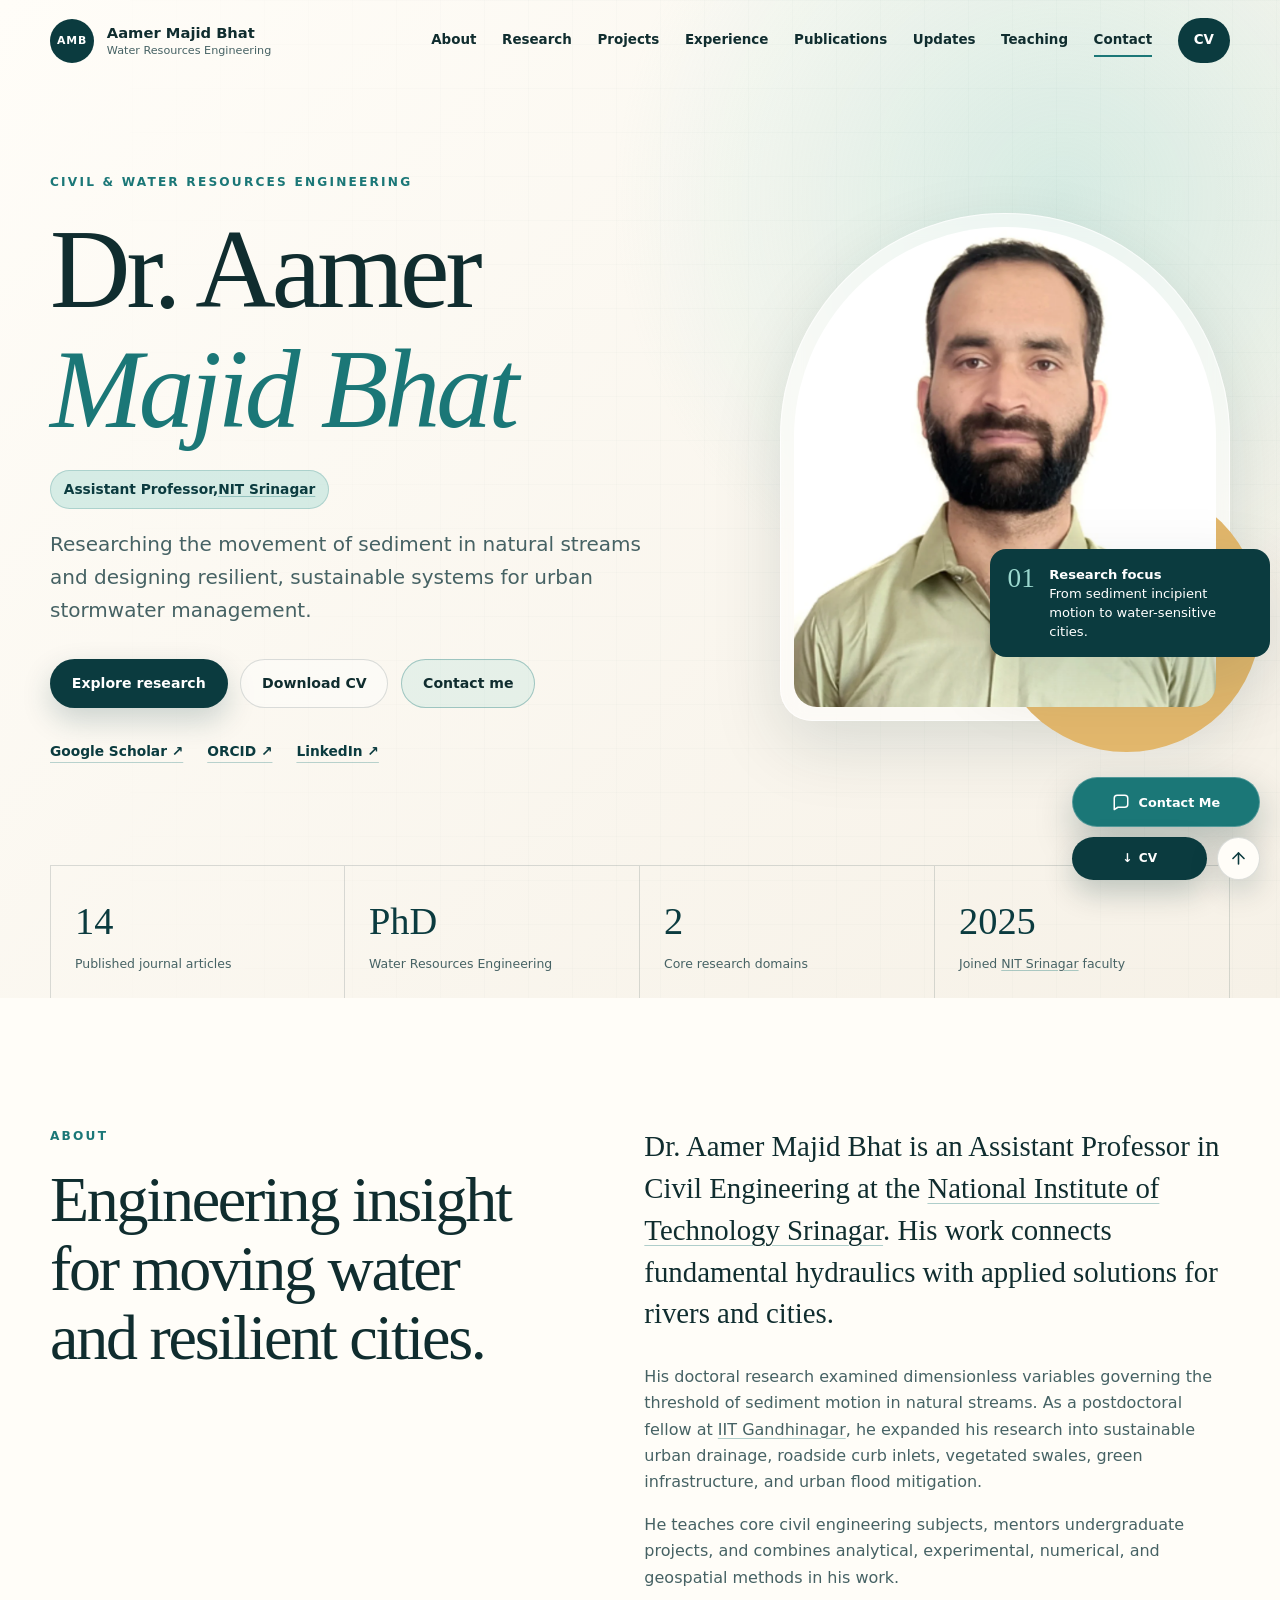
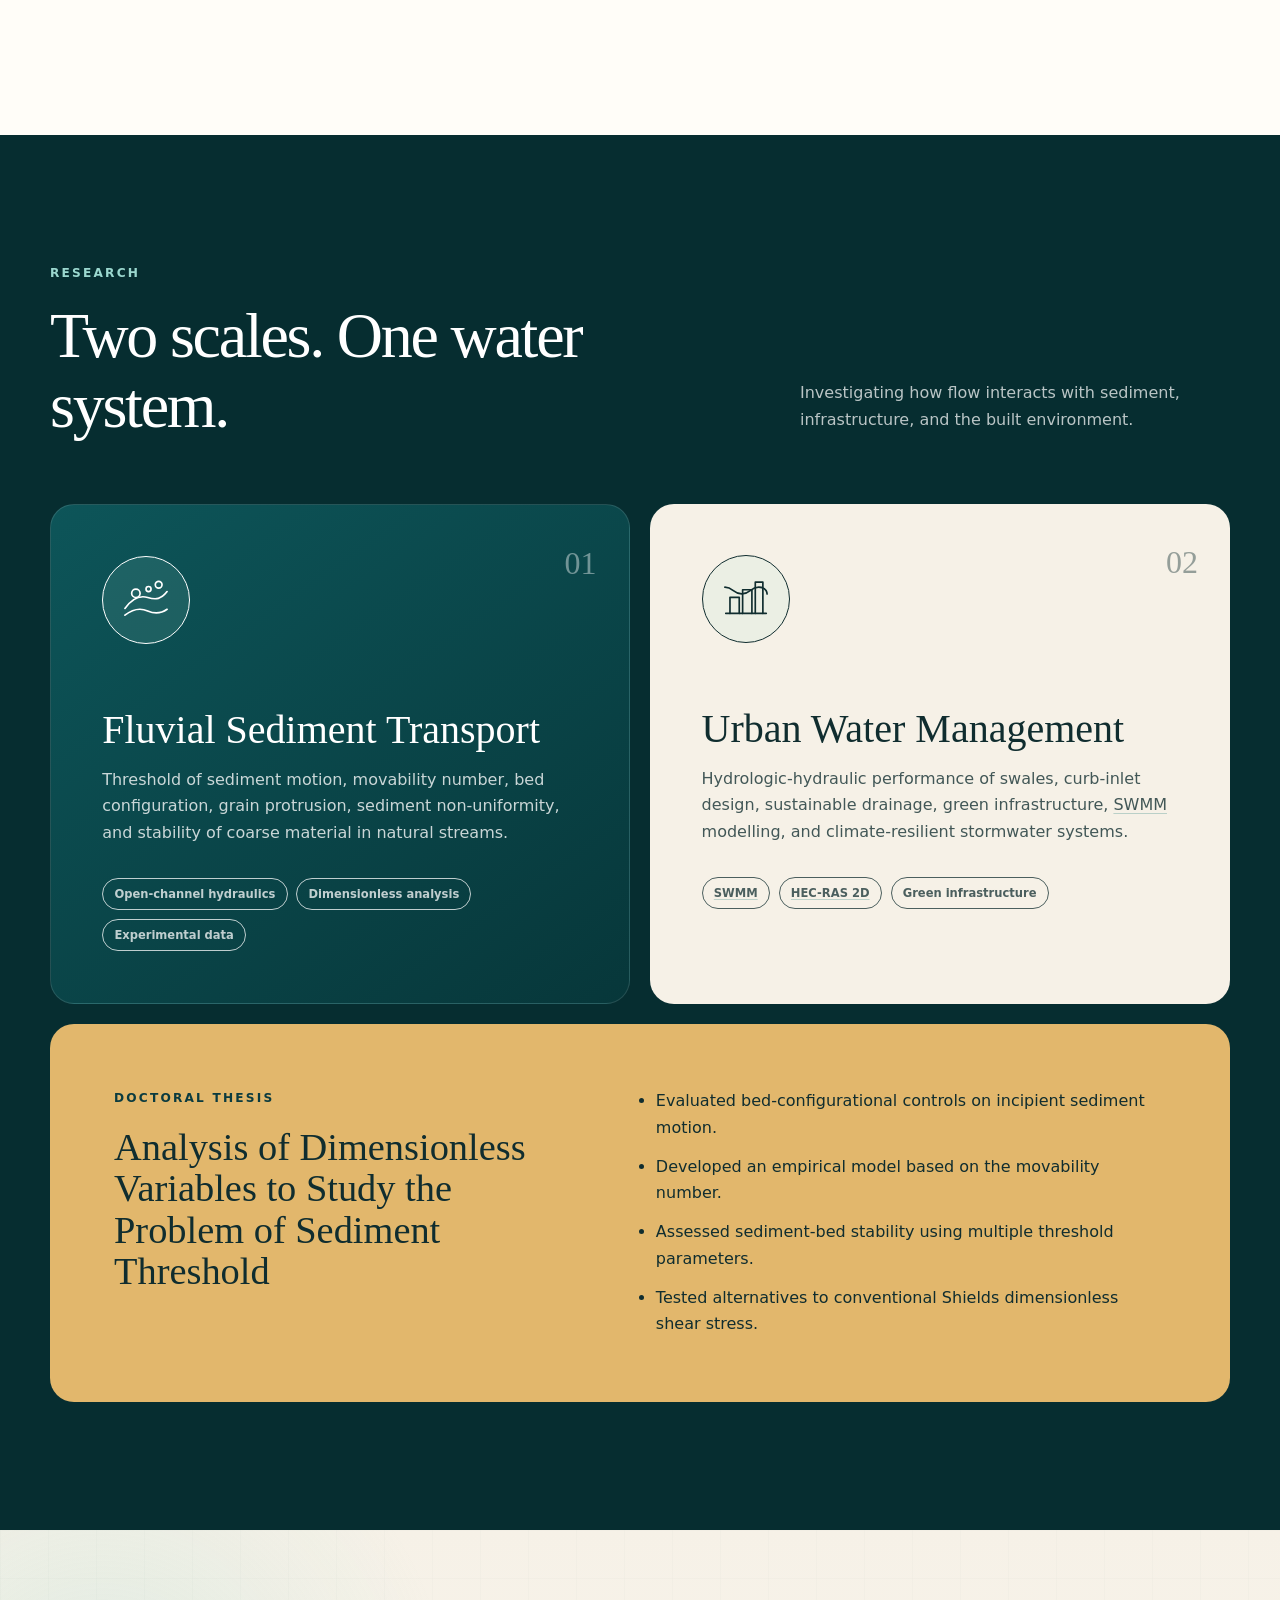
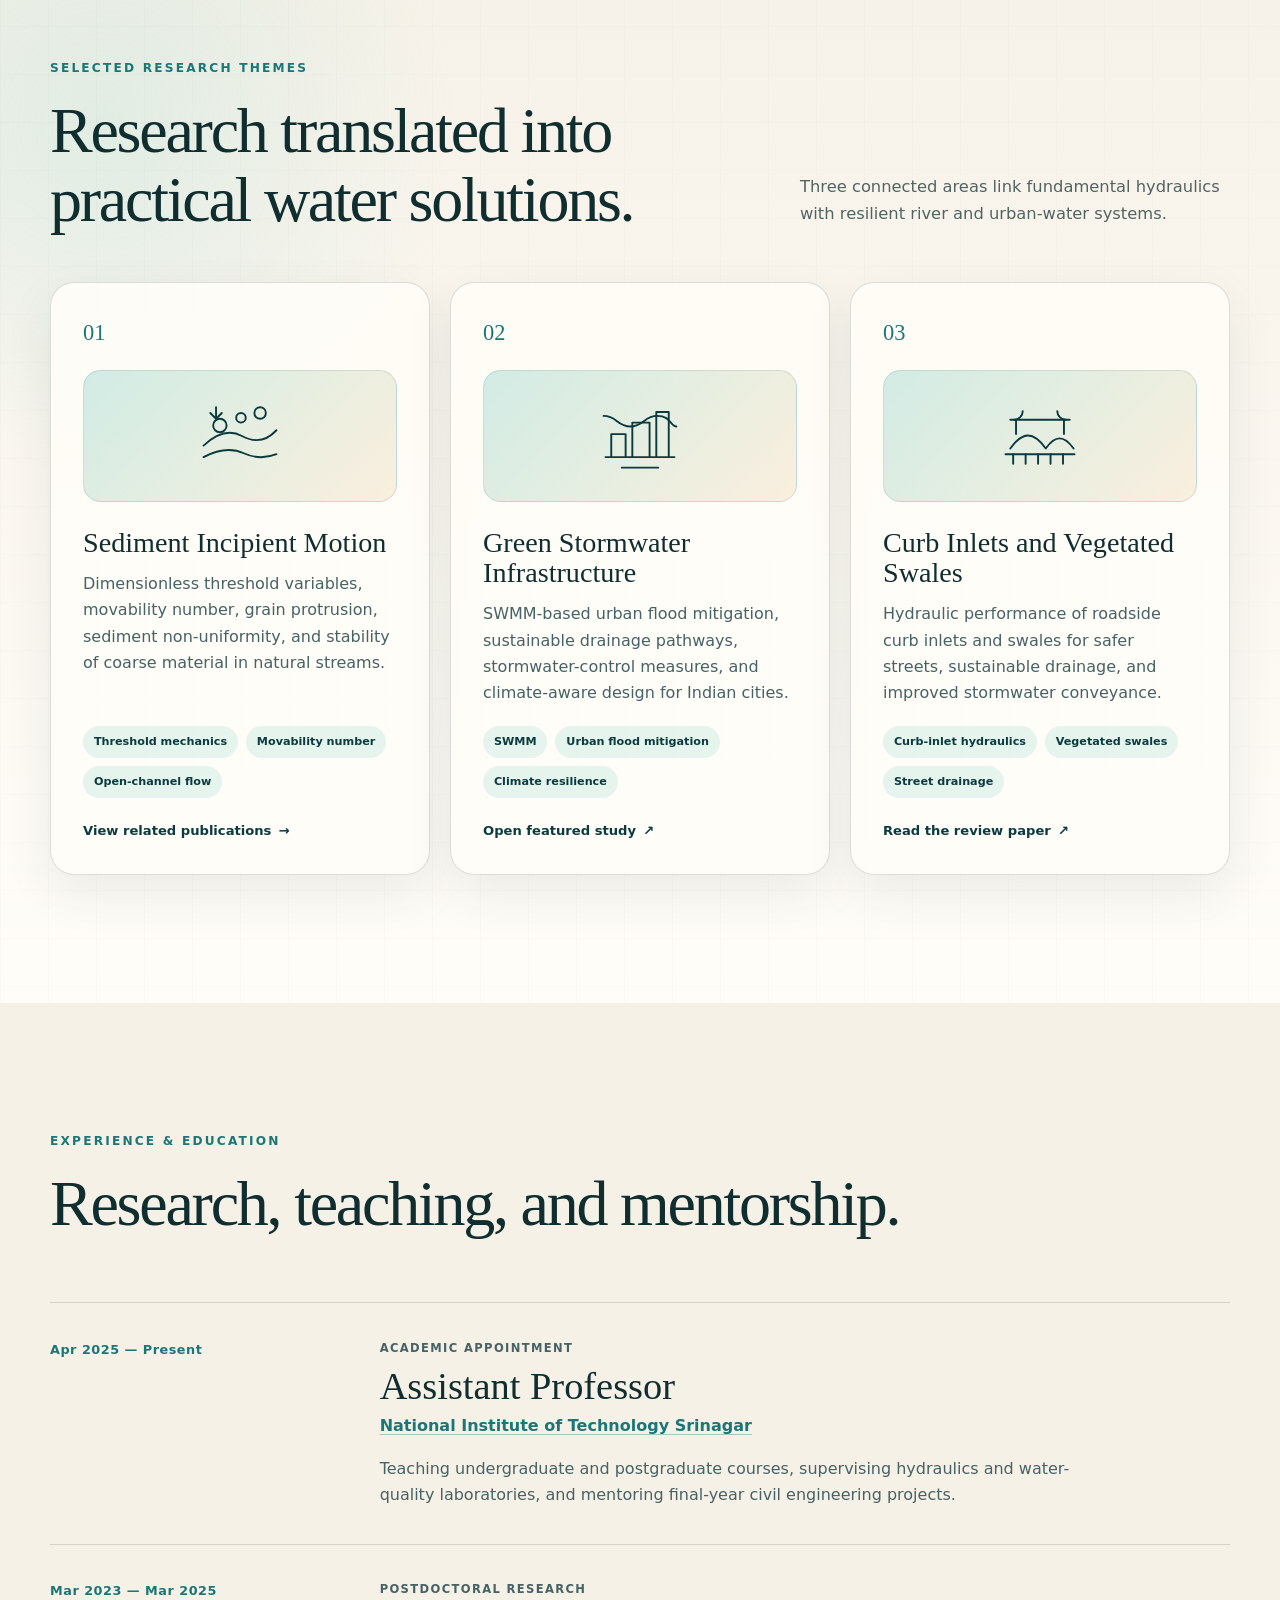
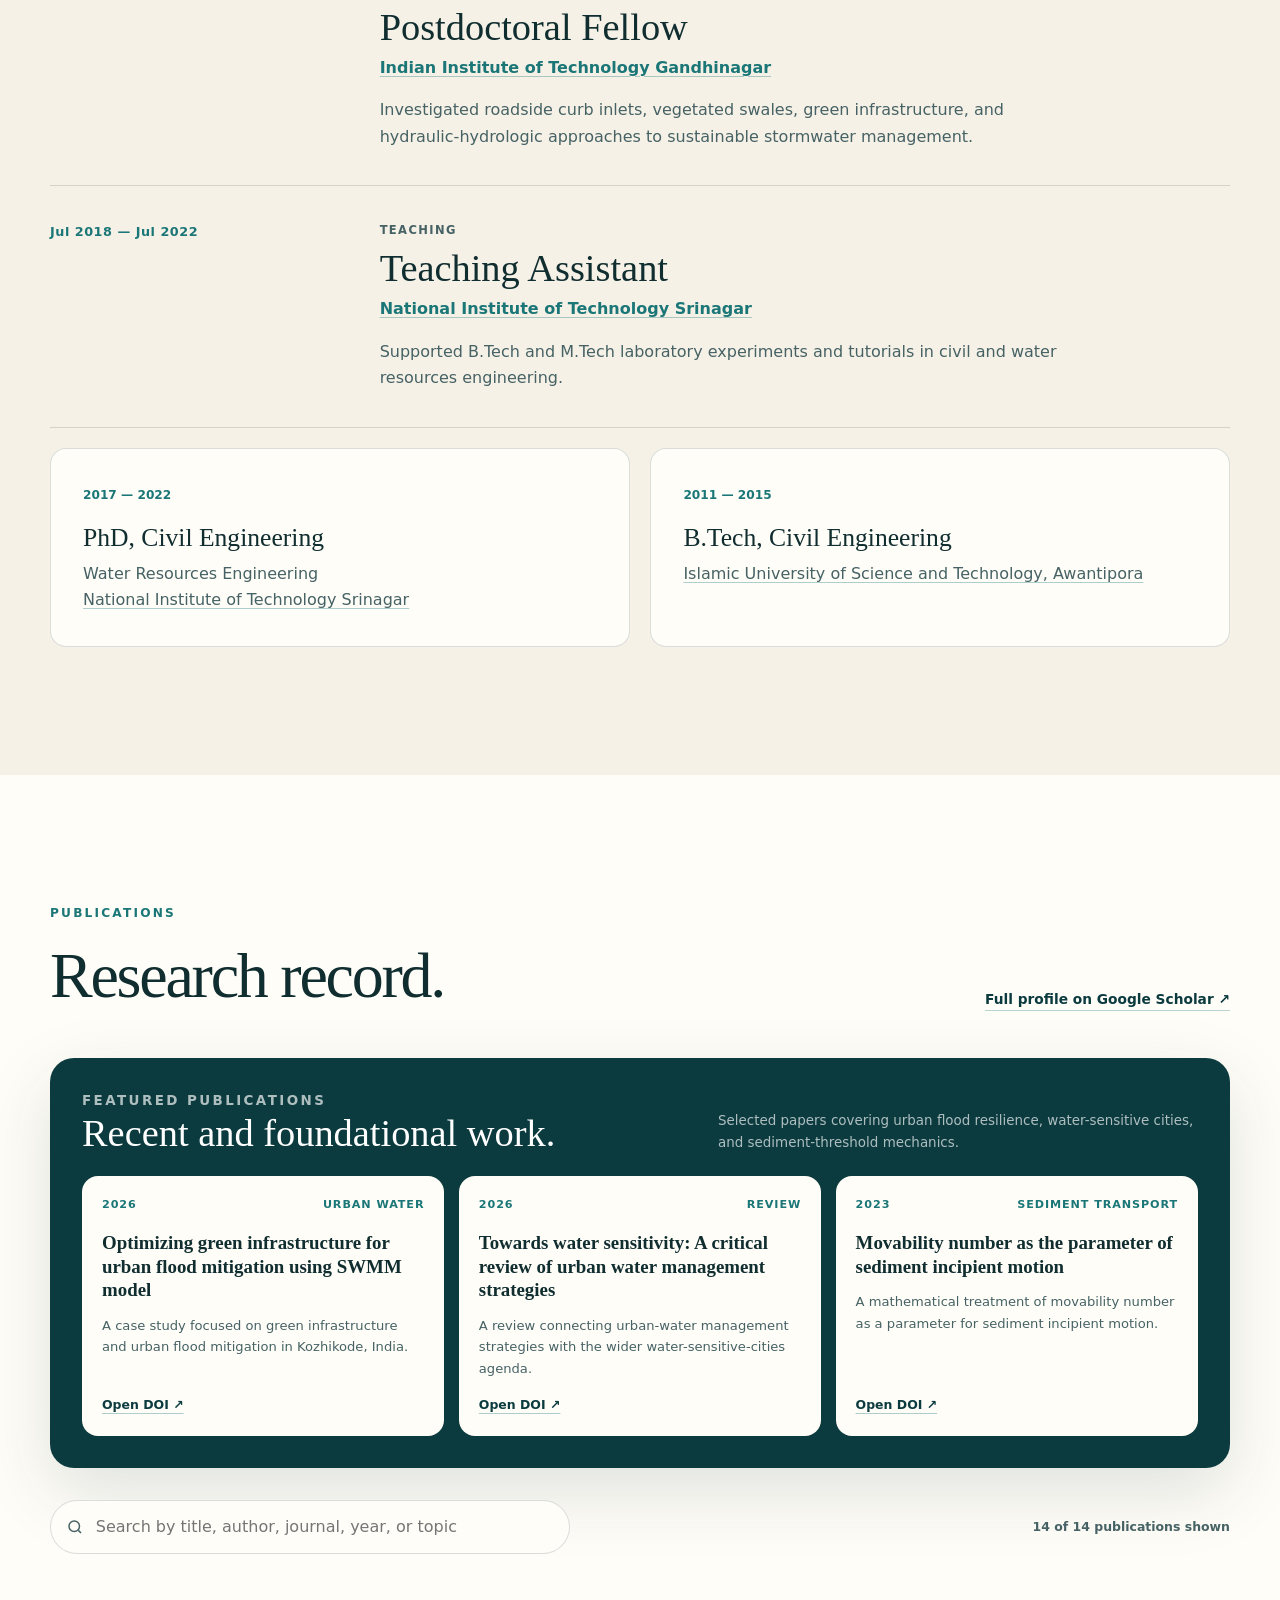
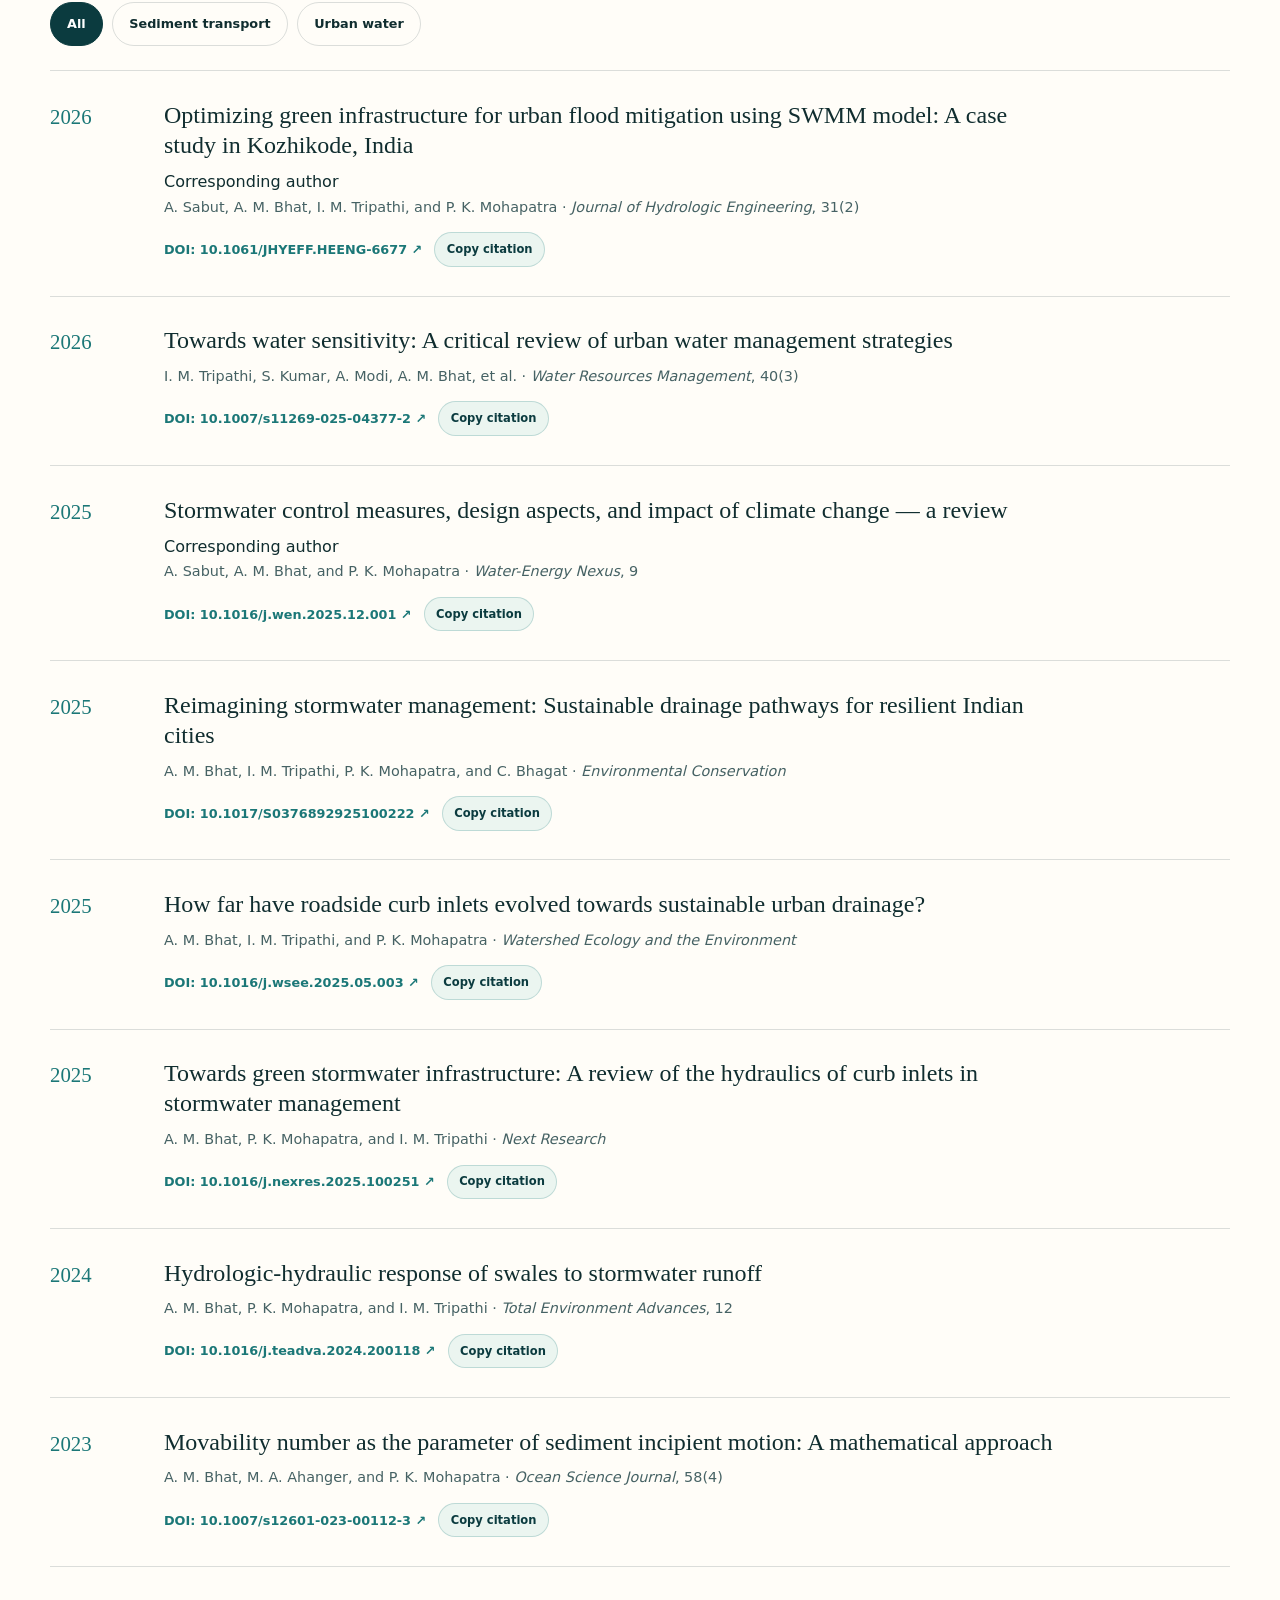
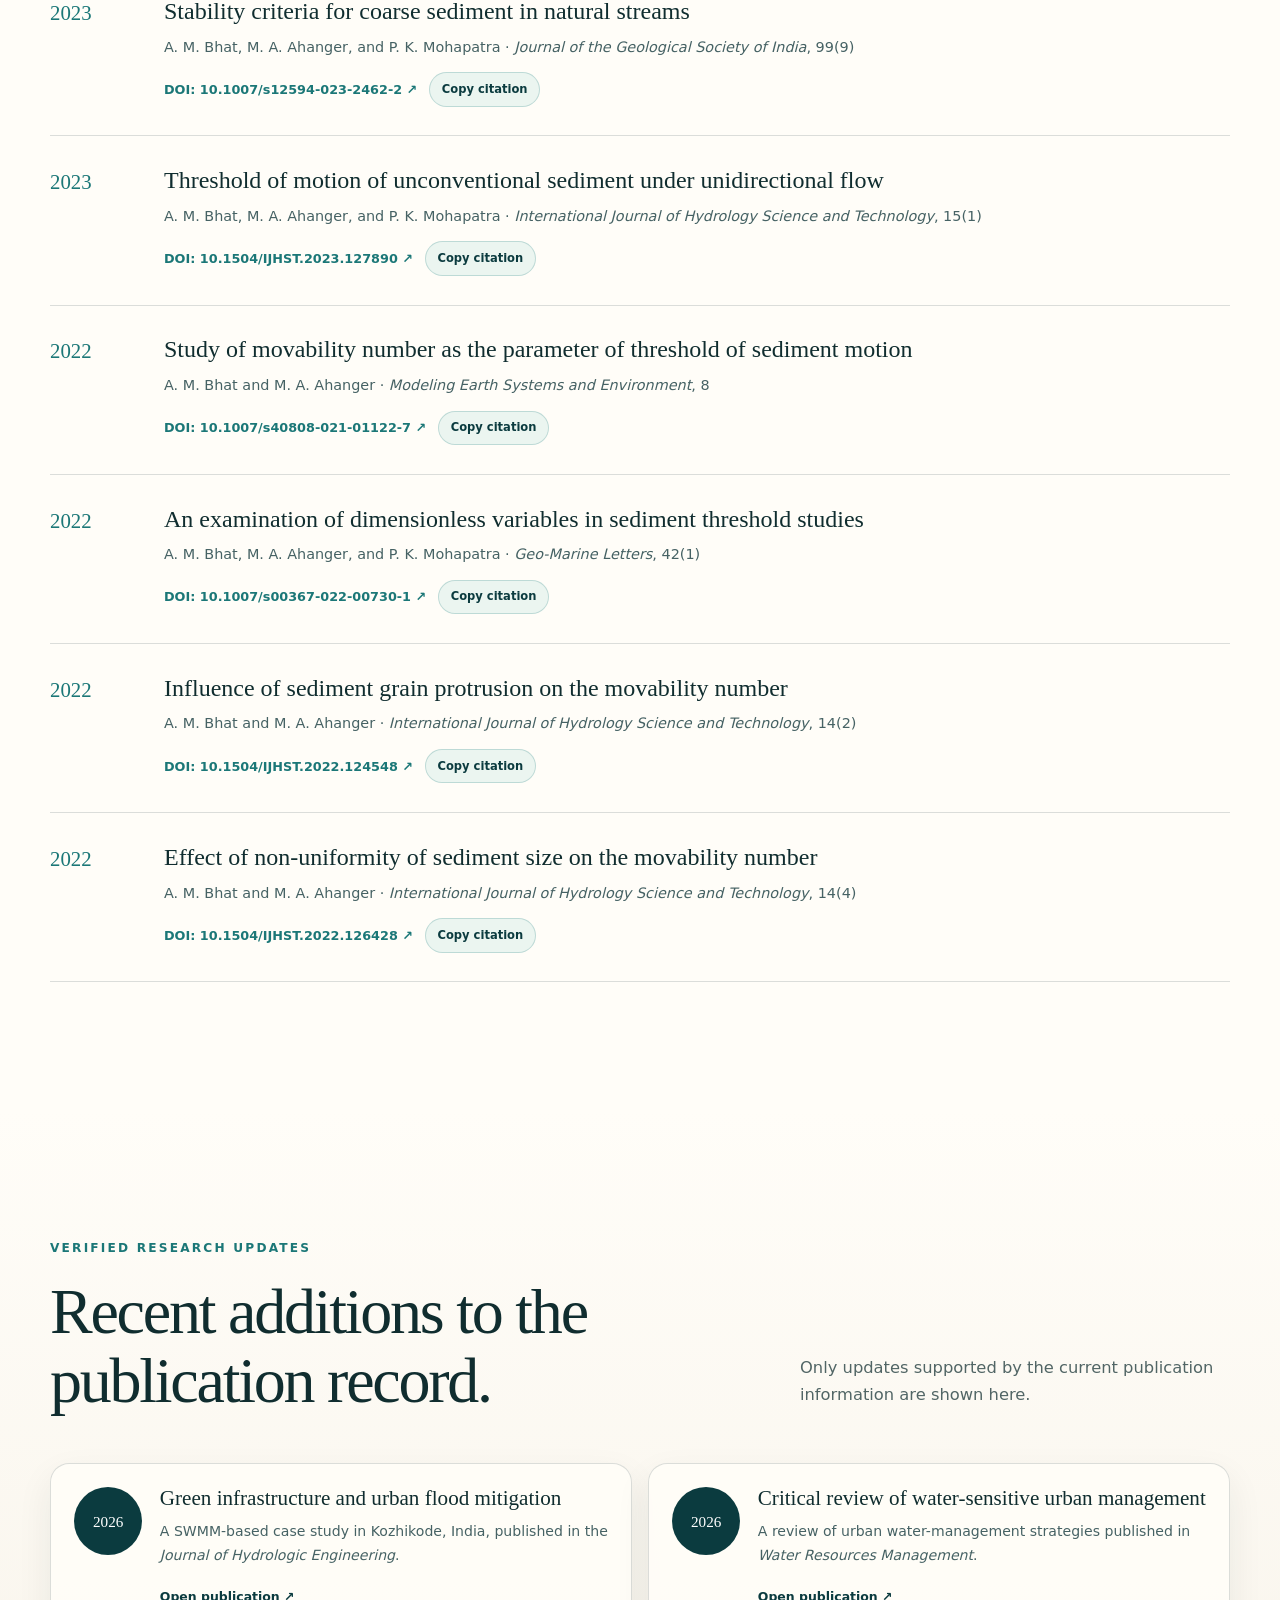
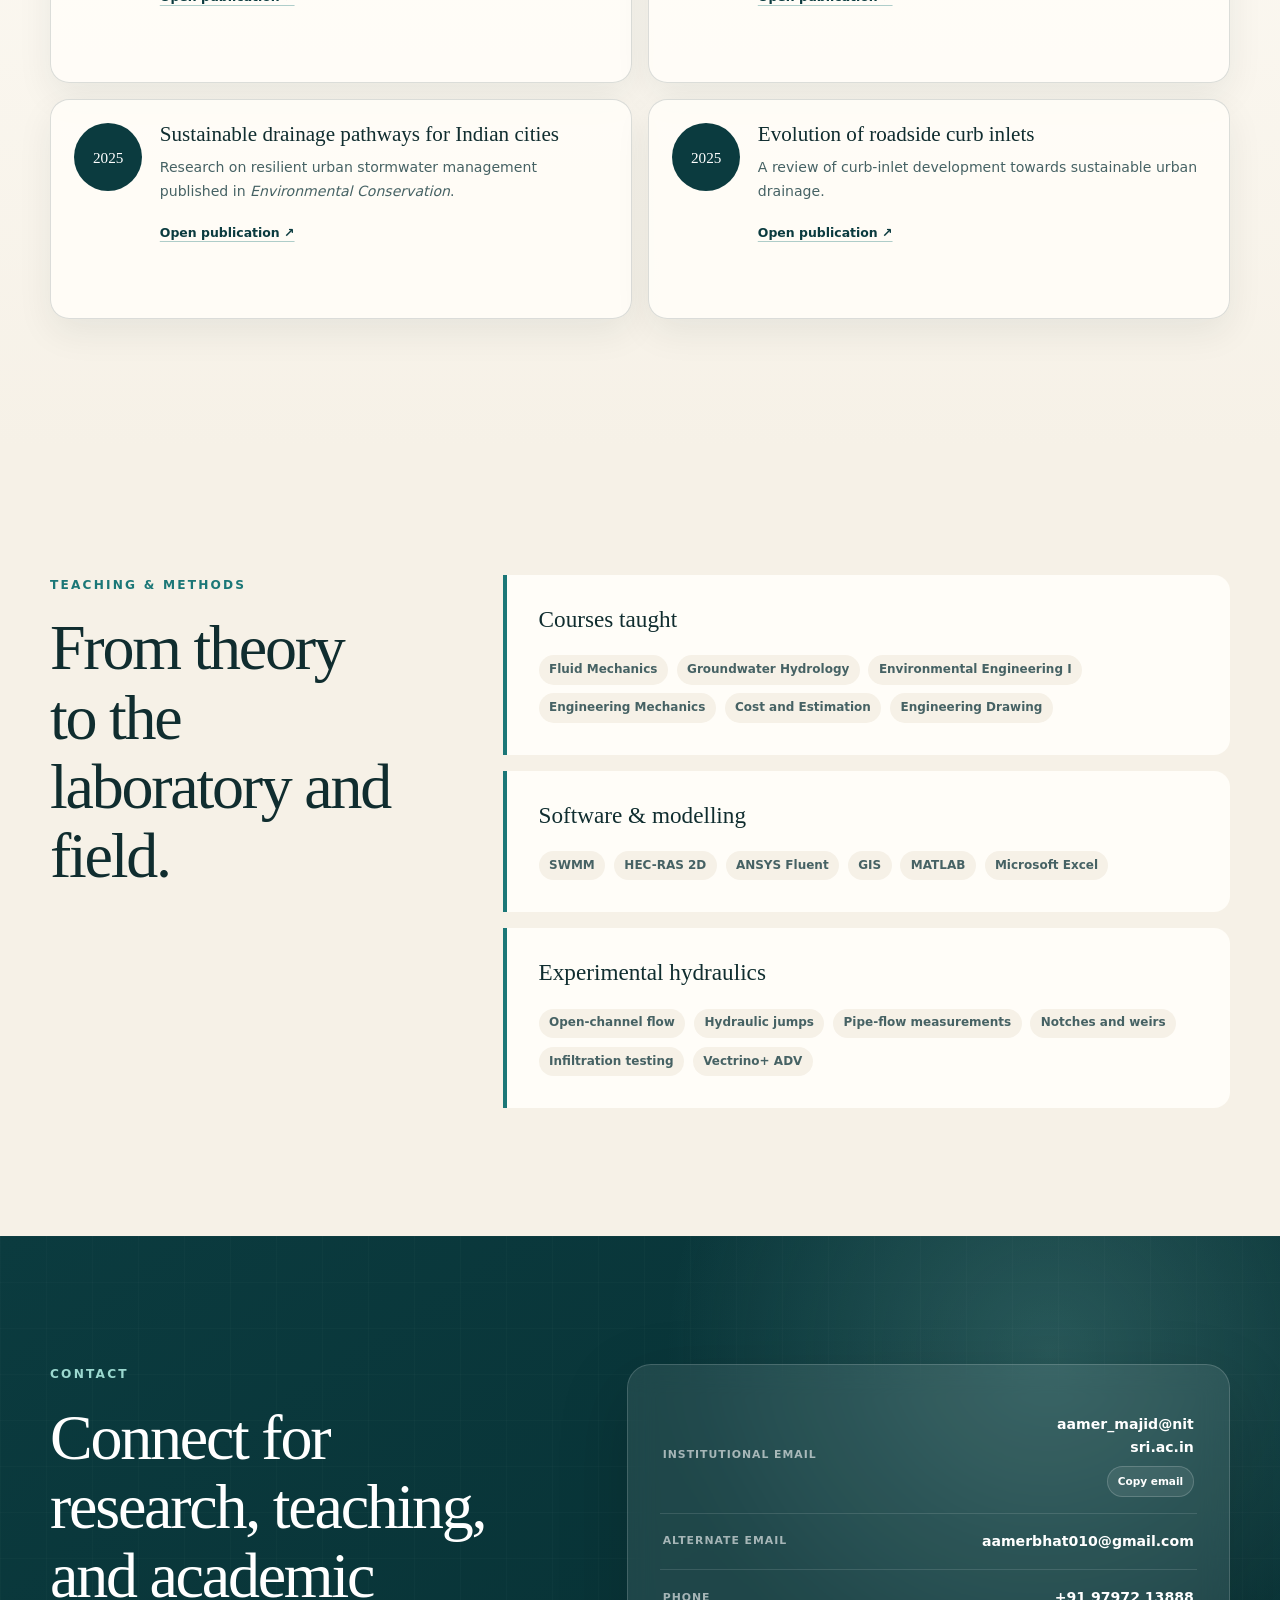
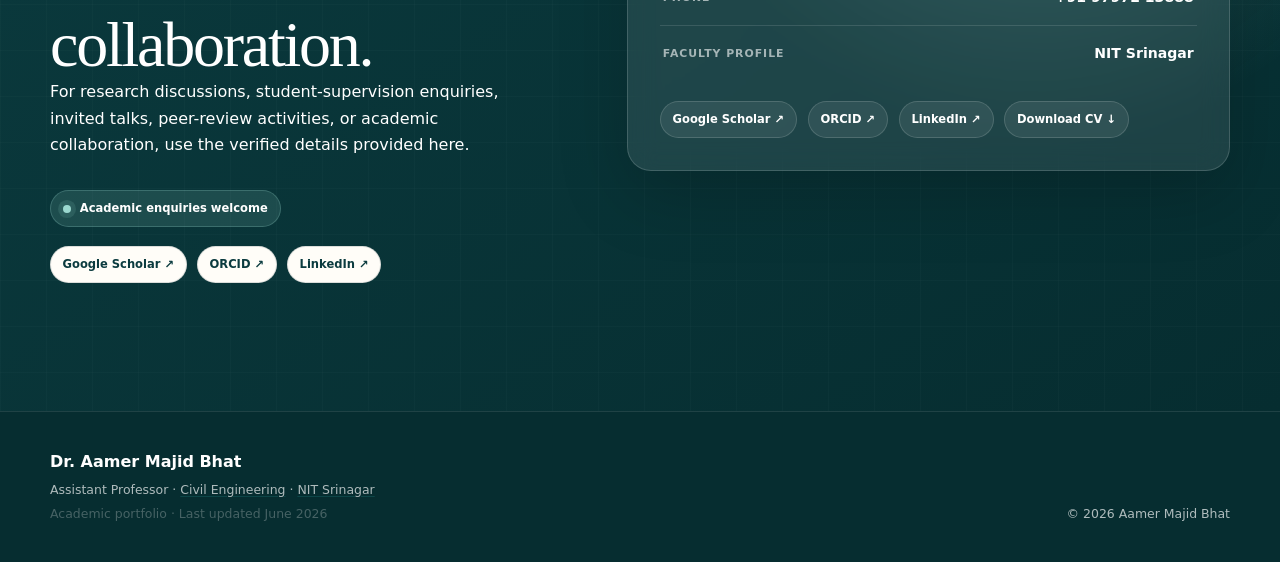
==== commit cdf512fa: "Remove internal note from public portfolio" ====
--- a/index.html
+++ b/index.html
@@ -567,7 +567,6 @@
           <article class="update-card reveal"><span class="update-year">2025</span><div><h3>Sustainable drainage pathways for Indian cities</h3><p>Research on resilient urban stormwater management published in <em>Environmental Conservation</em>.</p><a href="https://doi.org/10.1017/S0376892925100222" target="_blank" rel="noopener">Open publication ↗</a></div></article>
           <article class="update-card reveal"><span class="update-year">2025</span><div><h3>Evolution of roadside curb inlets</h3><p>A review of curb-inlet development towards sustainable urban drainage.</p><a href="https://doi.org/10.1016/j.wsee.2025.05.003" target="_blank" rel="noopener">Open publication ↗</a></div></article>
         </div>
-        <p class="verified-note">Awards, grants, student supervision, memberships, and invited talks are intentionally not listed because verified details are not yet available.</p>
       </div>
     </section>
 
